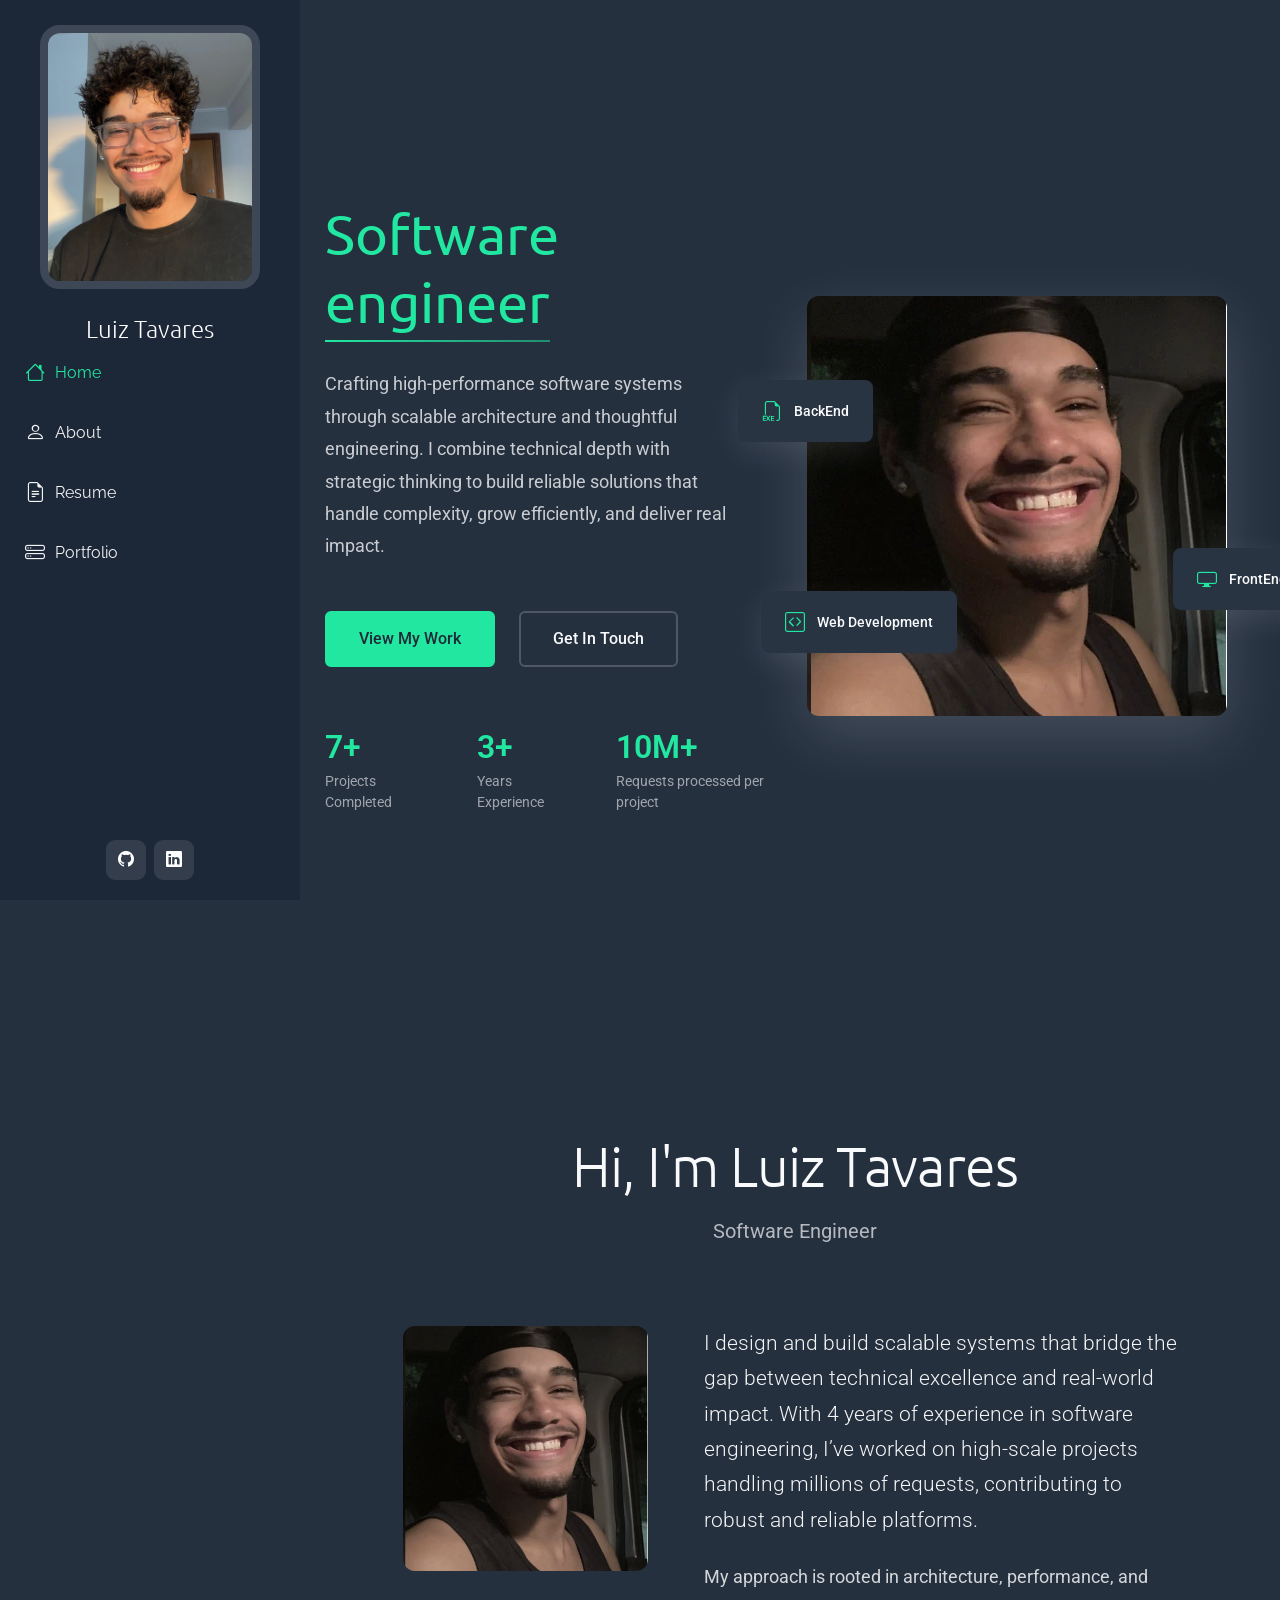
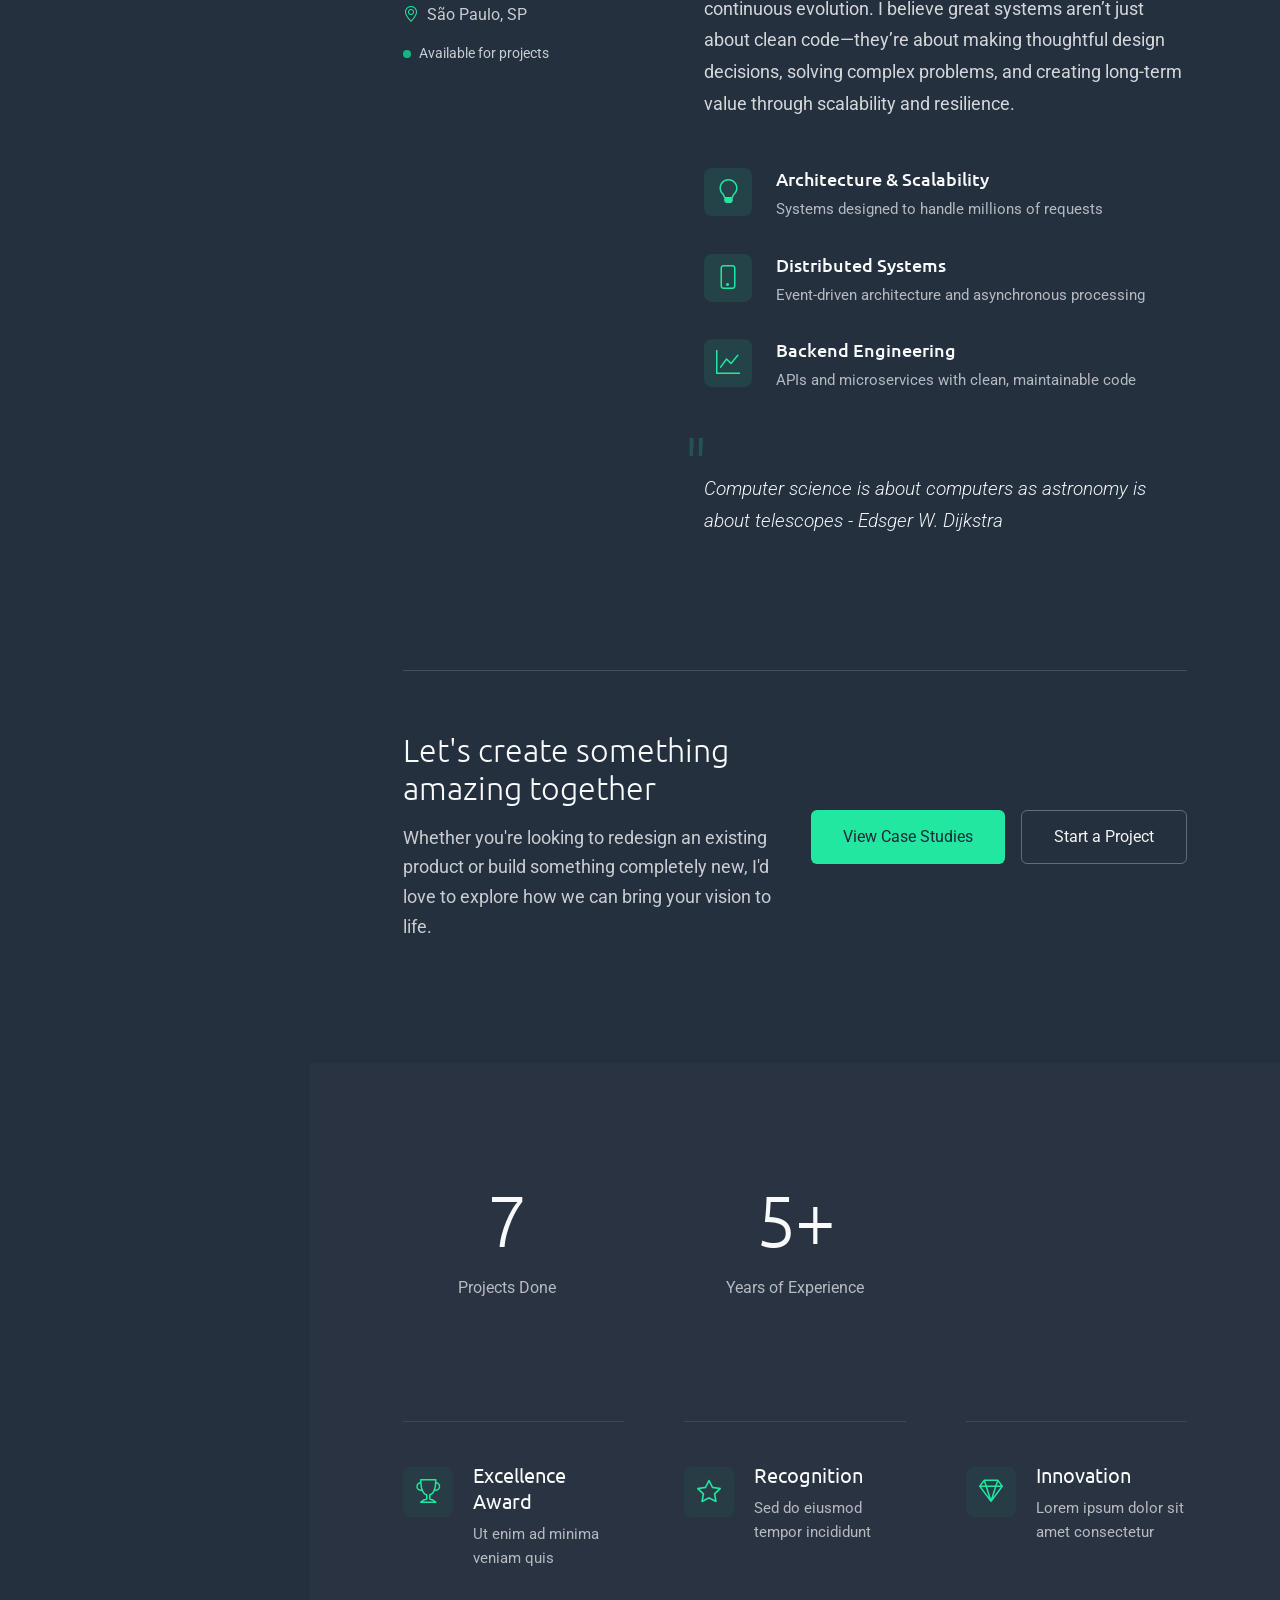
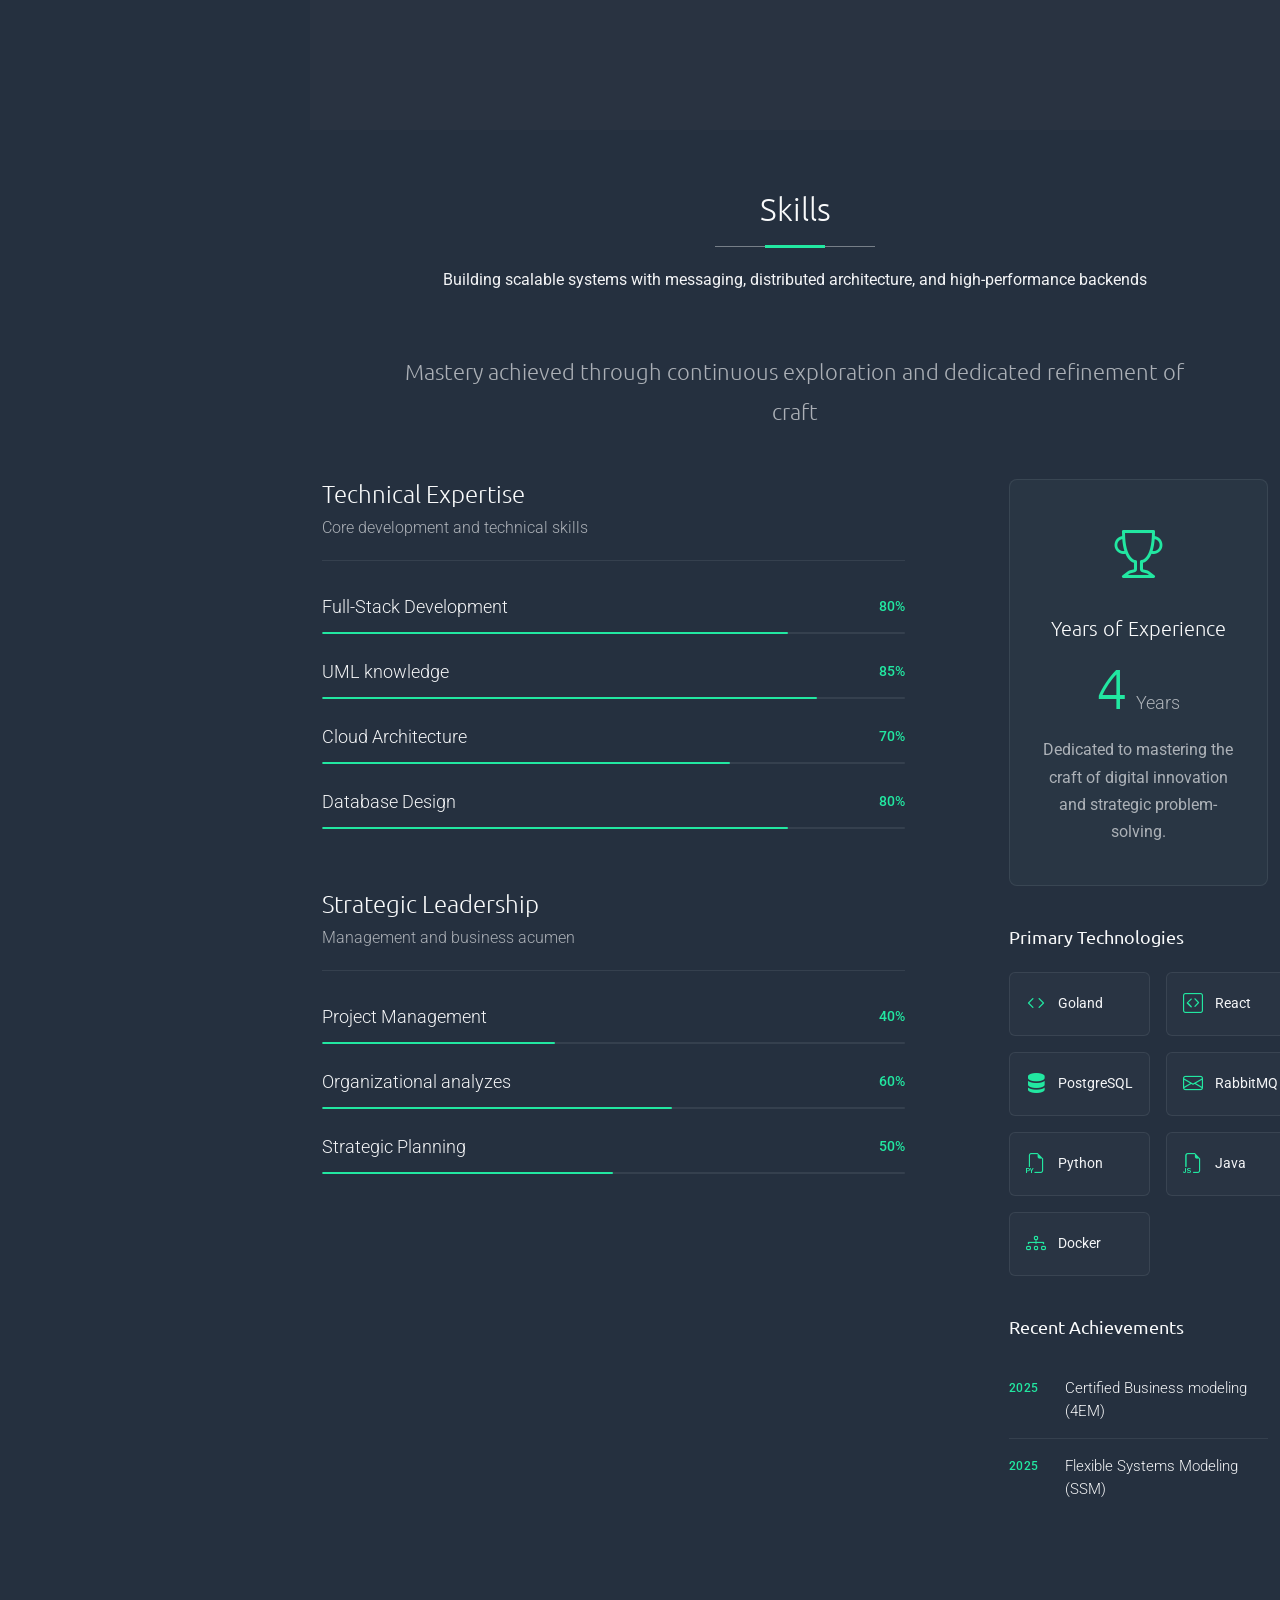
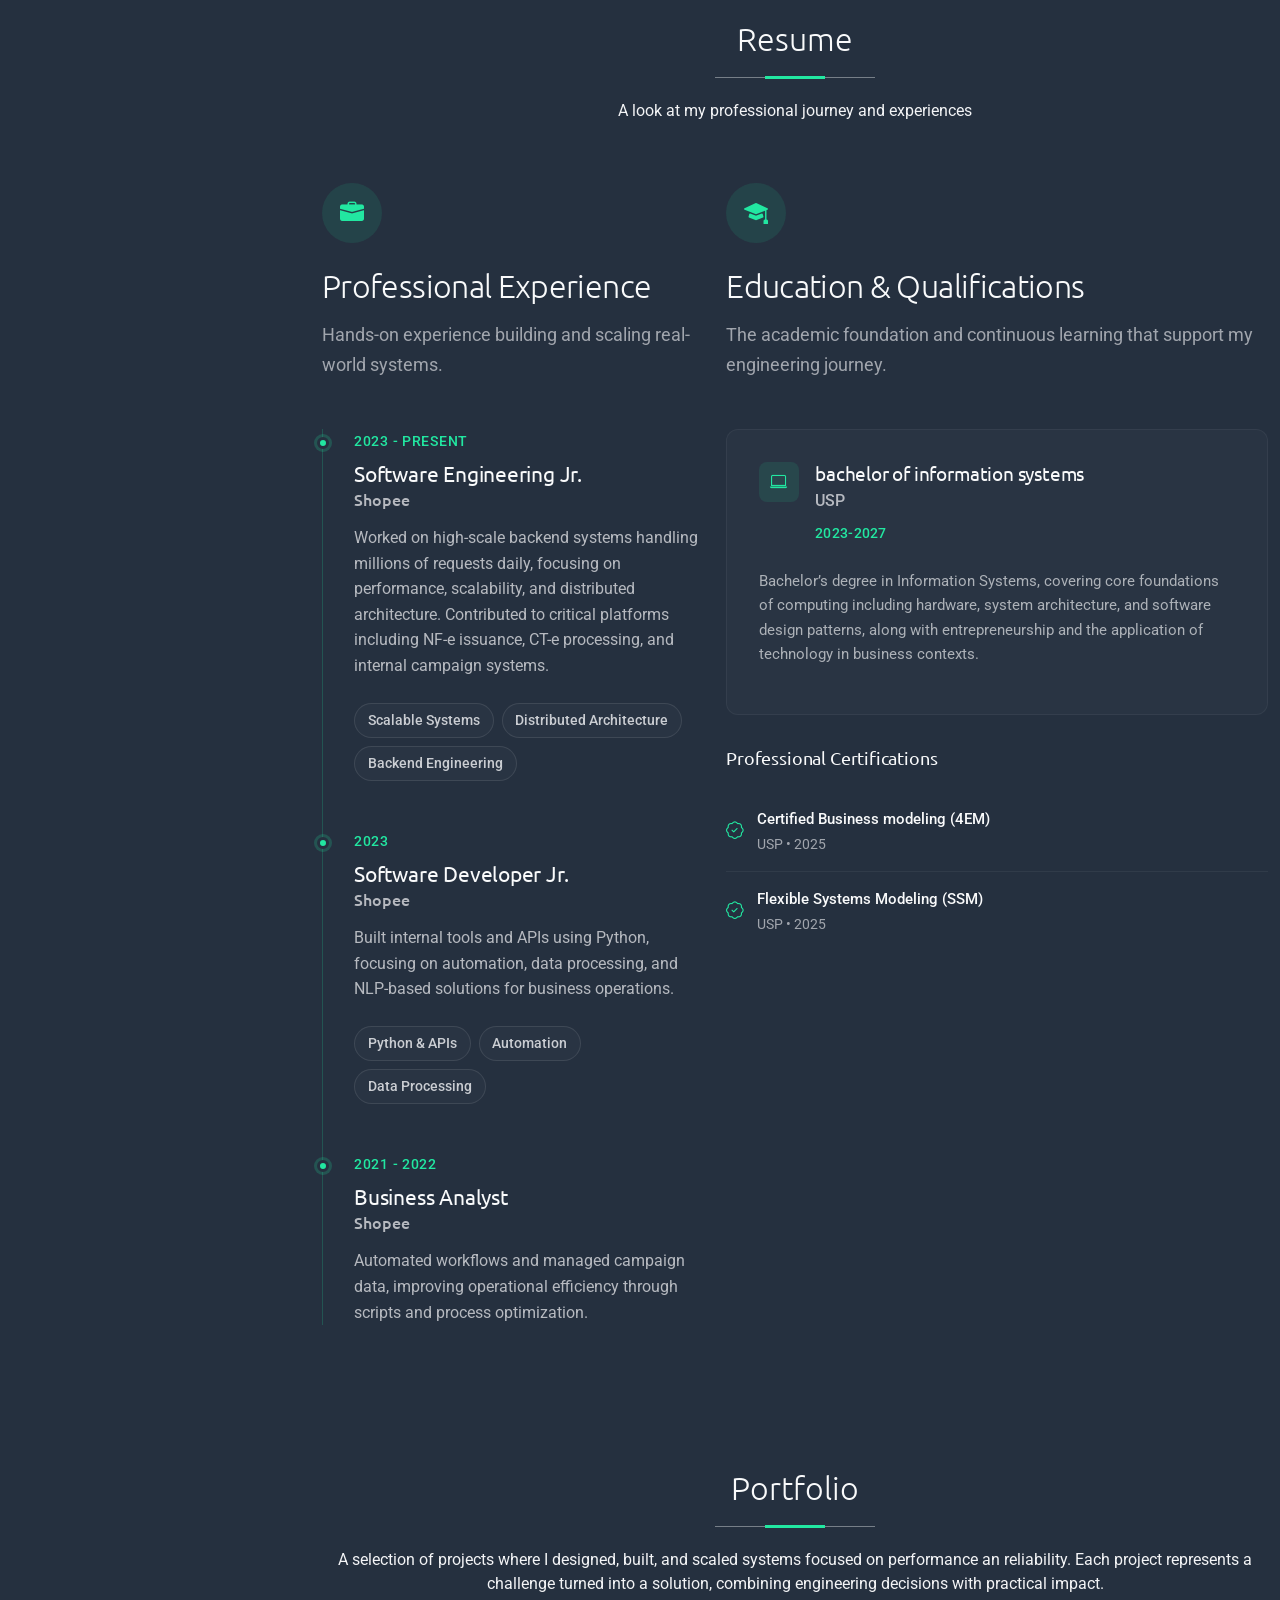
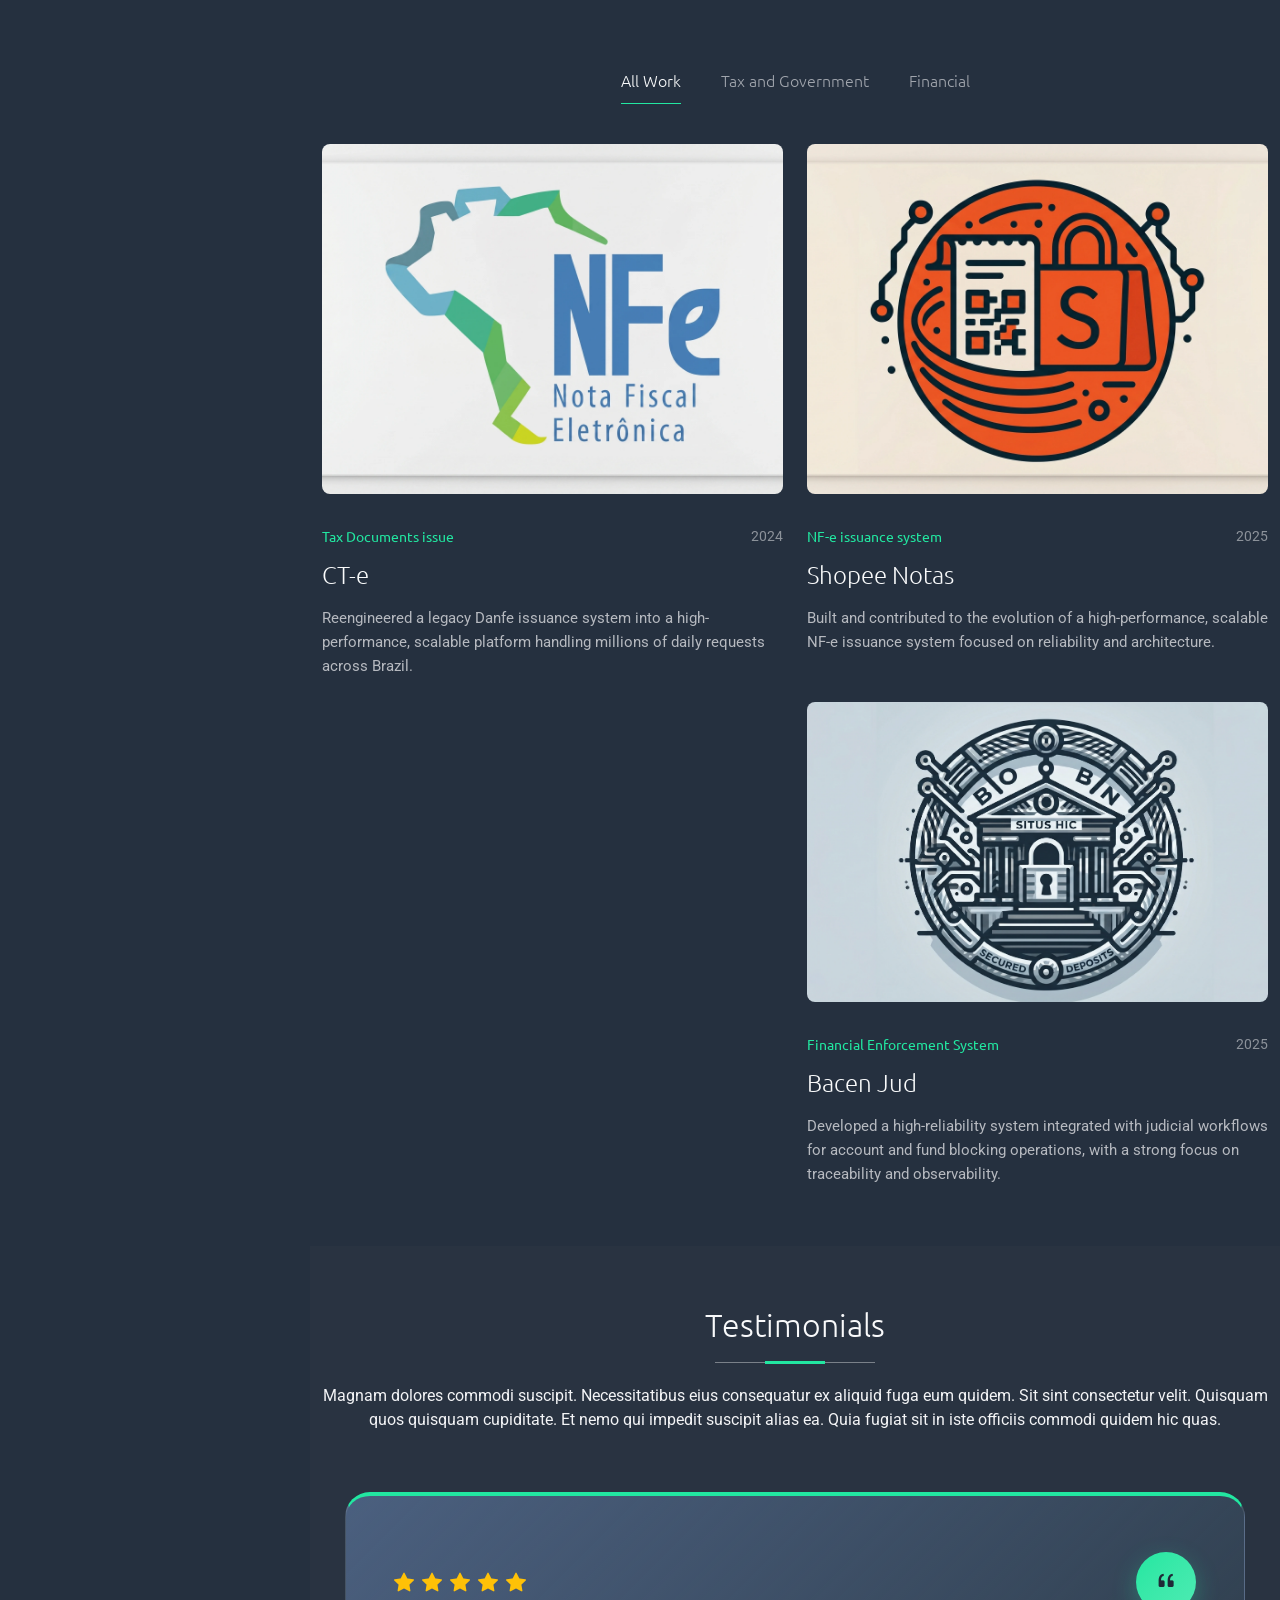
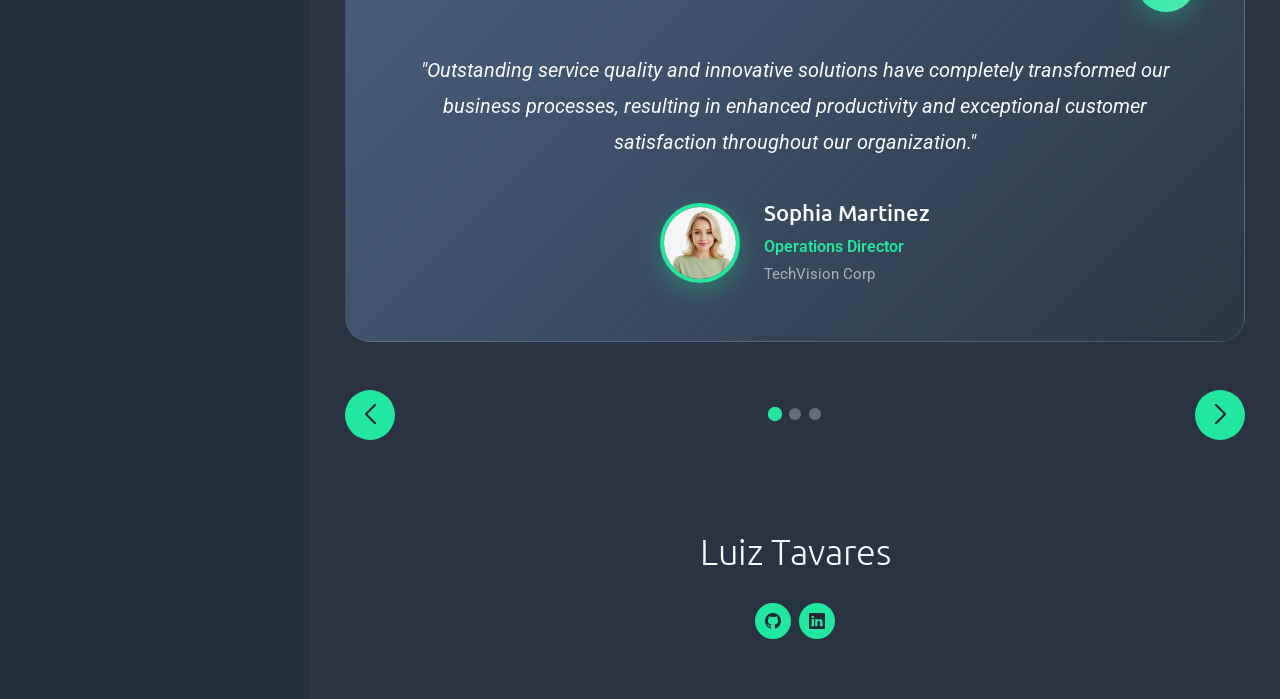
==== index.html @ 45f11735 "feat: wip" ====
<!DOCTYPE html>
<html lang="en">

<head>
  <meta charset="utf-8">
  <meta content="width=device-width, initial-scale=1.0" name="viewport">
  <title>Luiz Tavares portfolio</title>
  <meta name="description" content="">
  <meta name="keywords" content="">

  <!-- Favicons -->
  <link href="assets/img/favicon.png" rel="icon">
  <link href="assets/img/apple-touch-icon.png" rel="apple-touch-icon">

  <!-- Fonts -->
  <link href="https://fonts.googleapis.com" rel="preconnect">
  <link href="https://fonts.gstatic.com" rel="preconnect" crossorigin>
  <link href="https://fonts.googleapis.com/css2?family=Roboto:ital,wght@0,100;0,300;0,400;0,500;0,700;0,900;1,100;1,300;1,400;1,500;1,700;1,900&family=Raleway:ital,wght@0,100;0,200;0,300;0,400;0,500;0,600;0,700;0,800;0,900;1,100;1,200;1,300;1,400;1,500;1,600;1,700;1,800;1,900&family=Ubuntu:ital,wght@0,300;0,400;0,500;0,700;1,300;1,400;1,500;1,700&display=swap" rel="stylesheet">

  <!-- Vendor CSS Files -->
  <link href="assets/vendor/bootstrap/css/bootstrap.min.css" rel="stylesheet">
  <link href="assets/vendor/bootstrap-icons/bootstrap-icons.css" rel="stylesheet">
  <link href="assets/vendor/aos/aos.css" rel="stylesheet">
  <link href="assets/vendor/glightbox/css/glightbox.min.css" rel="stylesheet">
  <link href="assets/vendor/swiper/swiper-bundle.min.css" rel="stylesheet">

  <!-- Main CSS File -->
  <link href="assets/css/main.css" rel="stylesheet">

  <!-- =======================================================
  * Template Name: MyPage
  * Template URL: https://bootstrapmade.com/mypage-bootstrap-personal-template/
  * Updated: Sep 20 2025 with Bootstrap v5.3.8
  * Author: BootstrapMade.com
  * License: https://bootstrapmade.com/license/
  ======================================================== -->
</head>

<body class="index-page">

  <header id="header" class="header dark-background d-flex flex-column justify-content-between">
    <i class="header-toggle d-xl-none bi bi-list"></i>

    <div class="header-top">
      <div class="profile-img">
        <img src="assets/img/profile/profile-square-14.webp" alt="" class="img-fluid">
      </div>

      <a href="index.html" class="logo d-flex align-items-center justify-content-center">
        <!-- Uncomment the line below if you also wish to use an image logo -->
        <!-- <img src="assets/img/logo.webp" alt=""> -->
        <h1 class="sitename">Luiz Tavares</h1>
      </a>

    </div>

    <nav id="navmenu" class="navmenu">
      <ul>
        <li><a href="#hero" class="active"><i class="bi bi-house navicon"></i>Home</a></li>
        <li><a href="#about"><i class="bi bi-person navicon"></i> About</a></li>
        <li><a href="#resume"><i class="bi bi-file-earmark-text navicon"></i> Resume</a></li>
        <li><a href="#portfolio"><i style="margin-right: 10px;" class="bi bi-hdd-stack navicon"></i> Portfolio</a></li>
      </ul>
    </nav>

    <div class="social-links text-center">
      <a href="https://github.com/luizedureis" class="github"><i class="bi bi-github"></i></a>
      <a href="https://www.linkedin.com/in/luiz-t4vares" class="linkedin"><i class="bi bi-linkedin"></i></a>
    </div>
  </header>

  <main class="main">

    <!-- Hero Section -->
    <section id="hero" class="hero section">

      <div class="container" data-aos="fade-up" data-aos-delay="100">

        <div class="row align-items-center">
          <div class="col-lg-6 order-2 order-lg-1">
            <div class="hero-content">
              <h1 data-aos="fade-up" data-aos-delay="200">
                <span class="accent-text">Software engineer</span>
              </h1>
              <p class="hero-description" data-aos="fade-up" data-aos-delay="300">
                Crafting high-performance software systems through scalable architecture and thoughtful engineering. I combine technical depth with strategic thinking to build reliable solutions that handle complexity, grow efficiently, and deliver real impact.
              </p>
              <div class="hero-actions" data-aos="fade-up" data-aos-delay="400">
                <a href="#portfolio" class="btn-primary">View My Work</a>
                <a href="#contact" class="btn-secondary">Get In Touch</a>
              </div>
              <div class="hero-stats" data-aos="fade-up" data-aos-delay="500">
                <div class="stat-item">
                  <span class="stat-number">7+</span>
                  <span class="stat-label">Projects Completed</span>
                </div>
                <div class="stat-item">
                  <span class="stat-number">3+</span>
                  <span class="stat-label">Years Experience</span>
                </div>
                <div class="stat-item">
                  <span class="stat-number">10M+</span>
                  <span class="stat-label">Requests processed per project</span>
                </div>
              </div>
            </div>
          </div>

          <div class="col-lg-6 order-1 order-lg-2">
            <div class="hero-image" data-aos="fade-up" data-aos-delay="300">
              <div class="image-wrapper">
                <img src="assets/img/profile/profile-square-13.webp" alt="Creative Designer Portfolio" class="img-fluid main-image">
                <div class="floating-card card-1" data-aos="fade-up" data-aos-delay="600">
                  <i class="bi bi-filetype-exe"></i>
                  <span>BackEnd</span>
                </div>
                <div class="floating-card card-3" data-aos="fade-up" data-aos-delay="700">
                  <i class="bi bi-display"></i>
                  <span>FrontEnd</span>
                </div>
                <div class="floating-card card-2" data-aos="fade-up" data-aos-delay="800">
                  <i class="bi bi-code-square"></i>
                  <span>Web Development</span>
                </div>
              </div>
            </div>
          </div>
        </div>

      </div>

    </section><!-- /Hero Section -->

    <!-- About Section -->
    <section id="about" class="about section">

      <div class="container" data-aos="fade-up" data-aos-delay="100">

        <div class="row justify-content-center">
          <div class="col-lg-10">

            <div class="intro-header text-center" data-aos="fade-up" data-aos-delay="150">
              <h1>Hi, I'm Luiz Tavares</h1>
              <p class="subtitle">Software Engineer</p>
            </div>

            <div class="main-content-wrapper">
              <div class="row align-items-start">

                <div class="col-lg-4" data-aos="fade-right" data-aos-delay="200">
                  <div class="profile-section">
                    <div class="profile-image-container">
                      <img src="assets/img/profile/profile-square-15.webp" class="img-fluid" alt="Sarah Chen">
                    </div>
                    <div class="profile-meta">
                      <div class="location">
                        <i class="bi bi-geo-alt"></i>
                        <span>São Paulo, SP</span>
                      </div>
                      <div class="status">
                        <div class="status-indicator"></div>
                        <span>Available for projects</span>
                      </div>
                    </div>
                  </div>
                </div>

                <div class="col-lg-8" data-aos="fade-left" data-aos-delay="250">
                  <div class="content-area">

                    <div class="story-block">
                      <p class="lead-text"> I design and build scalable systems that bridge the gap between technical excellence and real-world impact. With 4 years of experience in software engineering, I’ve worked on high-scale projects handling millions of requests, contributing to robust and reliable platforms.</p>
                      <p>My approach is rooted in architecture, performance, and continuous evolution. I believe great systems aren’t just about clean code—they’re about making thoughtful design decisions, solving complex problems, and creating long-term value through scalability and resilience.</p>
                    </div>

                    <div class="expertise-grid">
                      <div class="expertise-item" data-aos="zoom-in" data-aos-delay="300">
                        <div class="expertise-icon">
                          <i class="bi bi-lightbulb"></i>
                        </div>
                        <div class="expertise-content">
                          <h4>Architecture & Scalability</h4>
                          <p>Systems designed to handle millions of requests</p>
                        </div>
                      </div>

                      <div class="expertise-item" data-aos="zoom-in" data-aos-delay="350">
                        <div class="expertise-icon">
                          <i class="bi bi-phone"></i>
                        </div>
                        <div class="expertise-content">
                          <h4>Distributed Systems</h4>
                          <p>Event-driven architecture and asynchronous processing</p>
                        </div>
                      </div>

                      <div class="expertise-item" data-aos="zoom-in" data-aos-delay="400">
                        <div class="expertise-icon">
                          <i class="bi bi-graph-up"></i>
                        </div>
                        <div class="expertise-content">
                          <h4>Backend Engineering</h4>
                          <p>APIs and microservices with clean, maintainable code</p>
                        </div>
                      </div>
                    </div>

                    <div class="philosophy-quote" data-aos="fade-up" data-aos-delay="450">
                      <div class="quote-mark">"</div>
                      <p>Computer science is about computers as astronomy is about telescopes - Edsger W. Dijkstra</p>
                    </div>

                  </div>
                </div>

              </div>
            </div>

            <div class="bottom-section" data-aos="fade-up" data-aos-delay="500">
              <div class="row align-items-center">
                <div class="col-lg-6">
                  <div class="collaboration-text">
                    <h3>Let's create something amazing together</h3>
                    <p>Whether you're looking to redesign an existing product or build something completely new, I'd love to explore how we can bring your vision to life.</p>
                  </div>
                </div>
                <div class="col-lg-6">
                  <div class="action-buttons">
                    <a href="#portfolio" class="btn-custom primary">View Case Studies</a>
                    <a href="#contact" class="btn-custom secondary">Start a Project</a>
                  </div>
                </div>
              </div>
            </div>

          </div>
        </div>

      </div>

    </section><!-- /About Section -->

    <!-- Stats Section -->
    <section id="stats" class="stats section light-background">

      <div class="container" data-aos="fade-up" data-aos-delay="100">

        <div class="row justify-content-center">
          <div class="col-lg-10">

            <div class="stats-grid">
              <div class="stat-item" data-aos="fade-up" data-aos-delay="200">
                <div class="stat-number">
                  <span data-purecounter-start="0" data-purecounter-end="7" data-purecounter-duration="1" class="purecounter"></span>
                </div>
                <p class="stat-label">Projects Done</p>
              </div>

              <div class="stat-item" data-aos="fade-up" data-aos-delay="300">
                <div class="stat-number">
                  <span data-purecounter-start="0" data-purecounter-end="5" data-purecounter-duration="1" class="purecounter"></span>+
                </div>
                <p class="stat-label">Years of Experience</p>
              </div>
            </div>

            <div class="achievements-row" data-aos="fade-up" data-aos-delay="500">
              <div class="achievement">
                <div class="achievement-icon">
                  <i class="bi bi-trophy"></i>
                </div>
                <div class="achievement-content">
                  <h4>Excellence Award</h4>
                  <p>Ut enim ad minima veniam quis</p>
                </div>
              </div>

              <div class="achievement">
                <div class="achievement-icon">
                  <i class="bi bi-star"></i>
                </div>
                <div class="achievement-content">
                  <h4>Recognition</h4>
                  <p>Sed do eiusmod tempor incididunt</p>
                </div>
              </div>

              <div class="achievement">
                <div class="achievement-icon">
                  <i class="bi bi-gem"></i>
                </div>
                <div class="achievement-content">
                  <h4>Innovation</h4>
                  <p>Lorem ipsum dolor sit amet consectetur</p>
                </div>
              </div>
            </div>

          </div>
        </div>

      </div>

    </section><!-- /Stats Section -->

    <!-- Skills Section -->
    <section id="skills" class="skills section">

      <!-- Section Title -->
      <div class="container section-title" data-aos="fade-up">
        <h2>Skills</h2>
        <p>Building scalable systems with messaging, distributed architecture, and high-performance backends</p>
      </div><!-- End Section Title -->

      <div class="container" data-aos="fade-up" data-aos-delay="100">

        <div class="row justify-content-center">
          <div class="col-lg-10">
            <div class="intro-content text-center mb-5" data-aos="fade-up" data-aos-delay="150">
              <p class="lead-text">Mastery achieved through continuous exploration and dedicated refinement of craft</p>
            </div>
          </div>
        </div>

        <div class="row">
          <div class="col-lg-8">
            <div class="skills-container">

              <div class="skill-category skills-animation" data-aos="fade-up" data-aos-delay="200">
                <div class="category-header">
                  <h3 class="category-title">Technical Expertise</h3>
                  <p class="category-subtitle">Core development and technical skills</p>
                </div>
                <div class="skills-list">
                  <div class="skill-row">
                    <div class="skill-info">
                      <span class="skill-name">Full-Stack Development</span>
                      <span class="skill-percentage">80%</span>
                    </div>
                    <div class="progress">
                      <div class="progress-bar" role="progressbar" aria-valuenow="80" aria-valuemin="0" aria-valuemax="100"></div>
                    </div>
                  </div>
                  <div class="skill-row">
                    <div class="skill-info">
                      <span class="skill-name">UML knowledge</span>
                      <span class="skill-percentage">85%</span>
                    </div>
                    <div class="progress">
                      <div class="progress-bar" role="progressbar" aria-valuenow="85" aria-valuemin="0" aria-valuemax="100"></div>
                    </div>
                  </div>
                  <div class="skill-row">
                    <div class="skill-info">
                      <span class="skill-name">Cloud Architecture</span>
                      <span class="skill-percentage">70%</span>
                    </div>
                    <div class="progress">
                      <div class="progress-bar" role="progressbar" aria-valuenow="70" aria-valuemin="0" aria-valuemax="100"></div>
                    </div>
                  </div>
                  <div class="skill-row">
                    <div class="skill-info">
                      <span class="skill-name">Database Design</span>
                      <span class="skill-percentage">80%</span>
                    </div>
                    <div class="progress">
                      <div class="progress-bar" role="progressbar" aria-valuenow="80" aria-valuemin="0" aria-valuemax="100"></div>
                    </div>
                  </div>
                </div>
              </div>


              <div class="skill-category skills-animation" data-aos="fade-up" data-aos-delay="300">
                <div class="category-header">
                  <h3 class="category-title">Strategic Leadership</h3>
                  <p class="category-subtitle">Management and business acumen</p>
                </div>
                <div class="skills-list">
                  <div class="skill-row">
                    <div class="skill-info">
                      <span class="skill-name">Project Management</span>
                      <span class="skill-percentage">40%</span>
                    </div>
                    <div class="progress">
                      <div class="progress-bar" role="progressbar" aria-valuenow="40" aria-valuemin="0" aria-valuemax="100"></div>
                    </div>
                  </div>
                  <div class="skill-row">
                    <div class="skill-info">
                      <span class="skill-name">Organizational analyzes</span>
                      <span class="skill-percentage">60%</span>
                    </div>
                    <div class="progress">
                      <div class="progress-bar" role="progressbar" aria-valuenow="60" aria-valuemin="0" aria-valuemax="100"></div>
                    </div>
                  </div>
                  <div class="skill-row">
                    <div class="skill-info">
                      <span class="skill-name">Strategic Planning</span>
                      <span class="skill-percentage">50%</span>
                    </div>
                    <div class="progress">
                      <div class="progress-bar" role="progressbar" aria-valuenow="50" aria-valuemin="0" aria-valuemax="100"></div>
                    </div>
                  </div>
                </div>
              </div>

            </div>
          </div>

          <div class="col-lg-4">
            <div class="skills-sidebar">

              <div class="expertise-highlight" data-aos="fade-up" data-aos-delay="350">
                <div class="highlight-icon">
                  <i class="bi bi-trophy"></i>
                </div>
                <h4 class="highlight-title">Years of Experience</h4>
                <div class="experience-number">
                  <span data-purecounter-start="0" data-purecounter-end="4" data-purecounter-duration="1" class="purecounter"></span>
                  <span class="experience-label">Years</span>
                </div>
                <p class="highlight-description">Dedicated to mastering the craft of digital innovation and strategic problem-solving.</p>
              </div>

              <div class="technologies-section" data-aos="fade-up" data-aos-delay="400">
                <h5 class="tech-title">Primary Technologies</h5>
                <div class="tech-stack">
                  <div class="tech-item">
                    <i class="bi bi-code"></i>
                    <span>Goland</span>
                  </div>
                  <div class="tech-item">
                    <i class="bi bi-code-square"></i>
                    <span>React</span>
                  </div>
                  <div class="tech-item">
                    <i class="bi bi-server"></i>
                    <span>PostgreSQL</span>
                  </div>
                  <div class="tech-item">
                    <i class="bi bi-envelope"></i>
                    <span>RabbitMQ</span>
                  </div>
                  <div class="tech-item">
                    <i class="bi bi-filetype-py"></i>
                    <span>Python</span>
                  </div>
                   <div class="tech-item">
                    <i class="bi bi-filetype-js"></i>
                    <span>Java</span>
                  </div>
                  <div class="tech-item">
                    <i class="bi bi-diagram-3"></i>
                    <span>Docker</span>
                  </div>
                </div>
              </div>

              <div class="achievements-section" data-aos="fade-up" data-aos-delay="450">
                <h5 class="achievements-title">Recent Achievements</h5>
                <div class="achievement-list">
                  <div class="achievement-item">
                    <div class="achievement-date">2025</div>
                    <div class="achievement-text">Certified Business modeling (4EM)</div>
                  </div>
                  <div class="achievement-item">
                    <div class="achievement-date">2025</div>
                    <div class="achievement-text">Flexible Systems Modeling (SSM)</div>
                  </div>
                </div>
              </div>

            </div>
          </div>
        </div>

      </div>

    </section><!-- /Skills Section -->

    <!-- Resume Section -->
    <section id="resume" class="resume section">

      <!-- Section Title -->
      <div class="container section-title" data-aos="fade-up">
        <h2>Resume</h2>
        <p>A look at my professional journey and experiences</p>
      </div><!-- End Section Title -->

      <div class="container" data-aos="fade-up" data-aos-delay="100">

        <div class="row align-items-start">
          <div class="col-lg-5" data-aos="fade-right" data-aos-delay="200">
            <div class="professional-journey">
              <div class="section-intro">
                <div class="icon-wrapper">
                  <i class="bi bi-briefcase-fill"></i>
                </div>
                <h2>Professional Experience</h2>
                <p>Hands-on experience building and scaling real-world systems.</p>
              </div>

              <div class="experience-timeline">
                <div class="timeline-item" data-aos="fade-up" data-aos-delay="300">
                  <div class="timeline-dot"></div>
                  <div class="timeline-content">
                    <div class="position-meta">
                      <span class="timeline-year">2023 - Present</span>
                    </div>
                    <h3>Software Engineering Jr.</h3>
                    <h4>Shopee</h4>
                    <p>Worked on high-scale backend systems handling millions of requests daily, focusing on performance, scalability, and distributed architecture.
Contributed to critical platforms including NF-e issuance, CT-e processing, and internal campaign systems.</p>
                    <div class="key-achievements">
                      <span class="achievement-tag">Scalable Systems</span>
                      <span class="achievement-tag">Distributed Architecture</span>
                      <span class="achievement-tag">Backend Engineering</span>
                    </div>
                  </div>
                </div>

                <div class="timeline-item" data-aos="fade-up" data-aos-delay="350">
                  <div class="timeline-dot"></div>
                  <div class="timeline-content">
                    <div class="position-meta">
                      <span class="timeline-year">2023</span>
                    </div>
                    <h3>Software Developer Jr.</h3>
                    <h4>Shopee</h4>
                    <p>Built internal tools and APIs using Python, focusing on automation, data processing, and NLP-based solutions for business operations.</p>
                    <div class="key-achievements">
                      <span class="achievement-tag">Python & APIs</span>
                      <span class="achievement-tag">Automation</span>
                      <span class="achievement-tag">Data Processing</span>
                    </div>
                  </div>
                </div>

                <div class="timeline-item" data-aos="fade-up" data-aos-delay="400">
                  <div class="timeline-dot"></div>
                  <div class="timeline-content">
                    <div class="position-meta">
                      <span class="timeline-year">2021 - 2022</span>
                    </div>
                    <h3>Business Analyst</h3>
                    <h4>Shopee</h4>
                    <p>Automated workflows and managed campaign data, improving operational efficiency through scripts and process optimization.</p>
                  </div>
                </div>
              </div>
            </div>
          </div>

          <div class="col-lg-7" data-aos="fade-left" data-aos-delay="200">
            <div class="education-skills">
              <div class="section-intro">
                <div class="icon-wrapper">
                  <i class="bi bi-mortarboard-fill"></i>
                </div>
                <h2>Education &amp; Qualifications</h2>
                <p>The academic foundation and continuous learning that support my engineering journey.</p>
              </div>

              <div class="education-grid">
                <div class="education-card" data-aos="zoom-in" data-aos-delay="350">
                  <div class="education-header">
                    <div class="degree-icon">
                      <i class="bi bi-laptop"></i>
                    </div>
                    <div class="degree-info">
                      <h3>bachelor of information systems</h3>
                      <p class="institution">USP</p>
                      <span class="graduation-year">2023-2027</span>
                    </div>
                  </div>
                  <div class="education-details">
                    <p>Bachelor’s degree in Information Systems, covering core foundations of computing including hardware, system architecture, and software design patterns, along with entrepreneurship and the application of technology in business contexts.</p>
                  </div>
                </div>

                <div class="certification-section" data-aos="fade-up" data-aos-delay="400">
                  <h4>Professional Certifications</h4>
                  <div class="certifications">
                    <div class="cert-item">
                      <i class="bi bi-patch-check"></i>
                      <div class="cert-details">
                        <span class="cert-name">Certified Business modeling (4EM)</span>
                        <span class="cert-provider">USP • 2025</span>
                      </div>
                    </div>
                    <div class="cert-item">
                      <i class="bi bi-patch-check"></i>
                      <div class="cert-details">
                        <span class="cert-name">Flexible Systems Modeling (SSM)</span>
                        <span class="cert-provider">USP • 2025</span>
                      </div>
                    </div>
                  </div>
                </div>
              </div>
            </div>
          </div>
        </div>

      </div>

    </section><!-- /Resume Section -->

    <!-- Portfolio Section -->
    <section id="portfolio" class="portfolio section">

      <!-- Section Title -->
      <div class="container section-title" data-aos="fade-up">
        <h2>Portfolio</h2>
        <p>A selection of projects where I designed, built, and scaled systems focused on performance an reliability. Each project represents a challenge turned into a solution, combining engineering decisions with practical impact.</p>
      </div><!-- End Section Title -->

      <div class="container" data-aos="fade-up" data-aos-delay="100">

        <div class="isotope-layout" data-default-filter="*" data-layout="masonry" data-sort="original-order">

          <div class="filters-wrapper" data-aos="fade-up" data-aos-delay="200">
            <ul class="portfolio-filters isotope-filters">
              <li data-filter="*" class="filter-active">All Work</li>
              <li data-filter=".filter-tax">Tax and Government</li>
              <li data-filter=".filter-financial">Financial</li>
            </ul>
          </div>

          <div class="row gy-5 portfolio-container isotope-container" data-aos="fade-up" data-aos-delay="300">
            <div class="col-lg-6 portfolio-item isotope-item filter-tax">
              <div class="portfolio-card">
                <div class="portfolio-image">
                  <img src="assets/img/portfolio/portfolio-cte.webp" class="img-fluid" alt="Tax Documents issue" loading="lazy"  style="max-width: 100%;">
                  <div class="portfolio-overlay">
                    <div class="portfolio-actions">
                      <a href="assets/img/portfolio/portfolio-cte.webp" class="glightbox action-btn preview-btn" title="NF-e Sefaz Logo"><i class="bi bi-eye"></i></a>
                      <a href="portfolio-details-cte.html" class="action-btn details-btn" title="View Project"><i class="bi bi-arrow-up-right"></i></a>
                    </div>
                  </div>
                </div>
                <div class="portfolio-content">
                  <div class="portfolio-meta">
                    <span class="portfolio-category">Tax Documents issue</span>
                    <span class="portfolio-year">2024</span>
                  </div>
                  <h3 class="portfolio-title">CT-e</h3>
                  <p class="portfolio-description">Reengineered a legacy Danfe issuance system into a high-performance, scalable platform handling millions of daily requests across Brazil.</p>
                </div>
              </div>
            </div><!-- End Portfolio Item -->

            <div class="col-lg-6 portfolio-item isotope-item filter-tax">
              <div class="portfolio-card">
                <div class="portfolio-image">
                  <img src="assets/img/portfolio/portfolio-shopeenotas.webp" class="img-fluid" alt="Tax Documents issue" loading="lazy"  style="max-width: 100%;">
                  <div class="portfolio-overlay">
                    <div class="portfolio-actions">
                      <a href="assets/img/portfolio/portfolio-shopeenotas.webp" class="glightbox action-btn preview-btn" title="Shopee Notas Logo"><i class="bi bi-eye"></i></a>
                      <a href="portfolio-details-shopee-notas.html" class="action-btn details-btn" title="View Project"><i class="bi bi-arrow-up-right"></i></a>
                    </div>
                  </div>
                </div>
                <div class="portfolio-content">
                  <div class="portfolio-meta">
                    <span class="portfolio-category">NF-e issuance system</span>
                    <span class="portfolio-year">2025</span>
                  </div>
                  <h3 class="portfolio-title">Shopee Notas</h3>
                  <p class="portfolio-description">Built and contributed to the evolution of a high-performance, scalable NF-e issuance system focused on reliability and architecture.</p>
                </div>
              </div>
            </div><!-- End Portfolio Item -->

            <div class="col-lg-6 portfolio-item isotope-item filter-financial">
              <div class="portfolio-card">
                <div class="portfolio-image">
                  <img src="assets/img/portfolio/portfolio-bacenjud.webp" class="img-fluid" alt="Bacen Jud Logo" loading="lazy"  style="max-width: 100%;">
                  <div class="portfolio-overlay">
                    <div class="portfolio-actions">
                      <a href="assets/img/portfolio/portfolio-bacenjud.webp" class="glightbox action-btn preview-btn" title="Bacen Jud Logo"><i class="bi bi-eye"></i></a>
                      <a href="portfolio-details-bacen-jud.html" class="action-btn details-btn" title="View Project"><i class="bi bi-arrow-up-right"></i></a>
                    </div>
                  </div>
                </div>
                <div class="portfolio-content">
                  <div class="portfolio-meta">
                    <span class="portfolio-category">Financial Enforcement System</span>
                    <span class="portfolio-year">2025</span>
                  </div>
                  <h3 class="portfolio-title">Bacen Jud</h3>
                  <p class="portfolio-description">Developed a high-reliability system integrated with judicial workflows for account and fund blocking operations, with a strong focus on traceability and observability.</p>
                </div>
              </div>
            </div><!-- End Portfolio Item -->
          </div><!-- End Portfolio Container -->

        </div>

      </div>

    </section><!-- /Portfolio Section -->


    <!-- Testimonials Section -->
    <section id="testimonials" class="testimonials section light-background">

      <!-- Section Title -->
      <div class="container section-title" data-aos="fade-up">
        <h2>Testimonials</h2>
        <p>Magnam dolores commodi suscipit. Necessitatibus eius consequatur ex aliquid fuga eum quidem. Sit sint consectetur velit. Quisquam quos quisquam cupiditate. Et nemo qui impedit suscipit alias ea. Quia fugiat sit in iste officiis commodi quidem hic quas.</p>
      </div><!-- End Section Title -->

      <div class="container" data-aos="fade-up" data-aos-delay="100">

        <div class="testimonials-slider swiper init-swiper">
          <script type="application/json" class="swiper-config">
            {
              "loop": true,
              "speed": 600,
              "autoplay": {
                "delay": 5000
              },
              "slidesPerView": 1,
              "spaceBetween": 30,
              "pagination": {
                "el": ".swiper-pagination",
                "type": "bullets",
                "clickable": true
              },
              "navigation": {
                "nextEl": ".swiper-button-next",
                "prevEl": ".swiper-button-prev"
              }
            }
          </script>
          <div class="swiper-wrapper">

            <div class="swiper-slide">
              <div class="testimonial-slide" data-aos="fade-up" data-aos-delay="200">
                <div class="testimonial-header">
                  <div class="stars-rating">
                    <i class="bi bi-star-fill"></i>
                    <i class="bi bi-star-fill"></i>
                    <i class="bi bi-star-fill"></i>
                    <i class="bi bi-star-fill"></i>
                    <i class="bi bi-star-fill"></i>
                  </div>
                  <div class="quote-icon">
                    <i class="bi bi-quote"></i>
                  </div>
                </div>
                <div class="testimonial-body">
                  <p>"Outstanding service quality and innovative solutions have completely transformed our business processes, resulting in enhanced productivity and exceptional customer satisfaction throughout our organization."</p>
                </div>
                <div class="testimonial-footer">
                  <div class="author-info">
                    <img src="assets/img/person/person-f-12.webp" alt="Author" class="author-avatar">
                    <div class="author-details">
                      <h4>Sophia Martinez</h4>
                      <span class="role">Operations Director</span>
                      <span class="company">TechVision Corp</span>
                    </div>
                  </div>
                </div>
              </div>
            </div>

            <div class="swiper-slide">
              <div class="testimonial-slide" data-aos="fade-up" data-aos-delay="300">
                <div class="testimonial-header">
                  <div class="stars-rating">
                    <i class="bi bi-star-fill"></i>
                    <i class="bi bi-star-fill"></i>
                    <i class="bi bi-star-fill"></i>
                    <i class="bi bi-star-fill"></i>
                    <i class="bi bi-star-fill"></i>
                  </div>
                  <div class="quote-icon">
                    <i class="bi bi-quote"></i>
                  </div>
                </div>
                <div class="testimonial-body">
                  <p>"Professional expertise and dedicated support have significantly improved our project delivery timelines while maintaining exceptional quality standards across all our initiatives."</p>
                </div>
                <div class="testimonial-footer">
                  <div class="author-info">
                    <img src="assets/img/person/person-m-14.webp" alt="Author" class="author-avatar">
                    <div class="author-details">
                      <h4>Michael Anderson</h4>
                      <span class="role">Project Manager</span>
                      <span class="company">InnovateTech Ltd</span>
                    </div>
                  </div>
                </div>
              </div>
            </div>

            <div class="swiper-slide">
              <div class="testimonial-slide" data-aos="fade-up" data-aos-delay="400">
                <div class="testimonial-header">
                  <div class="stars-rating">
                    <i class="bi bi-star-fill"></i>
                    <i class="bi bi-star-fill"></i>
                    <i class="bi bi-star-fill"></i>
                    <i class="bi bi-star-fill"></i>
                    <i class="bi bi-star-fill"></i>
                  </div>
                  <div class="quote-icon">
                    <i class="bi bi-quote"></i>
                  </div>
                </div>
                <div class="testimonial-body">
                  <p>"Strategic collaboration and innovative thinking have enabled remarkable digital transformation, leading to increased efficiency and measurable business growth results."</p>
                </div>
                <div class="testimonial-footer">
                  <div class="author-info">
                    <img src="assets/img/person/person-f-11.webp" alt="Author" class="author-avatar">
                    <div class="author-details">
                      <h4>Jennifer Wilson</h4>
                      <span class="role">Digital Strategy Lead</span>
                      <span class="company">FutureScope Inc</span>
                    </div>
                  </div>
                </div>
              </div>
            </div>

          </div>

          <div class="swiper-navigation-wrapper">
            <div class="swiper-button-prev"></div>
            <div class="swiper-pagination"></div>
            <div class="swiper-button-next"></div>
          </div>

        </div>

      </div>

    </section><!-- /Testimonials Section -->

  </main>

  <footer id="footer" class="footer light-background">
    <div class="container">
      <h3 class="sitename">Luiz Tavares</h3>
      <p></p>
      <div class="social-links d-flex justify-content-center">
        <a href="https://github.com/luizedureis"><i class="bi bi-github"></i></a>
        <a href="https://www.linkedin.com/in/luiz-t4vares/"><i class="bi bi-linkedin"></i></a>
      </div>
    </div>
  </footer>

  <!-- Scroll Top -->
  <a href="#" id="scroll-top" class="scroll-top d-flex align-items-center justify-content-center"><i class="bi bi-arrow-up-short"></i></a>

  <!-- Preloader -->
  <div id="preloader"></div>

  <!-- Vendor JS Files -->
  <script src="assets/vendor/bootstrap/js/bootstrap.bundle.min.js"></script>
  <script src="assets/vendor/php-email-form/validate.js"></script>
  <script src="assets/vendor/aos/aos.js"></script>
  <script src="assets/vendor/purecounter/purecounter_vanilla.js"></script>
  <script src="assets/vendor/typed.js/typed.umd.js"></script>
  <script src="assets/vendor/waypoints/noframework.waypoints.js"></script>
  <script src="assets/vendor/imagesloaded/imagesloaded.pkgd.min.js"></script>
  <script src="assets/vendor/isotope-layout/isotope.pkgd.min.js"></script>
  <script src="assets/vendor/glightbox/js/glightbox.min.js"></script>
  <script src="assets/vendor/swiper/swiper-bundle.min.js"></script>

  <!-- Main JS File -->
  <script src="assets/js/main.js"></script>

</body>

</html>
---- assets/css/main.css ----
/**
* Template Name: MyPage
* Template URL: https://bootstrapmade.com/mypage-bootstrap-personal-template/
* Updated: Sep 20 2025 with Bootstrap v5.3.8
* Author: BootstrapMade.com
* License: https://bootstrapmade.com/license/
*/

/*--------------------------------------------------------------
# Font & Color Variables
# Help: https://bootstrapmade.com/color-system/
--------------------------------------------------------------*/
/* Fonts */
:root {
  --default-font: "Roboto",  system-ui, -apple-system, "Segoe UI", Roboto, "Helvetica Neue", Arial, "Noto Sans", "Liberation Sans", sans-serif, "Apple Color Emoji", "Segoe UI Emoji", "Segoe UI Symbol", "Noto Color Emoji";
  --heading-font: "Ubuntu",  sans-serif;
  --nav-font: "Raleway",  sans-serif;
}

/* Global Colors - The following color variables are used throughout the website. Updating them here will change the color scheme of the entire website */
:root { 
  --background-color: #25303f; /* Background color for the entire website, including individual sections */
  --default-color: #f3f4f6; /* Default color used for the majority of the text content across the entire website */
  --heading-color: #f9fafb; /* Color for headings, subheadings and title throughout the website */
  --accent-color: #22e7a1; /* Accent color that represents your brand on the website. It's used for buttons, links, and other elements that need to stand out */
  --surface-color: #293443; /* The surface color is used as a background of boxed elements within sections, such as cards, icon boxes, or other elements that require a visual separation from the global background. */
  --contrast-color: #1f2937; /* Contrast color for text, ensuring readability against backgrounds of accent, heading, or default colors. */
}

/* Nav Menu Colors - The following color variables are used specifically for the navigation menu. They are separate from the global colors to allow for more customization options */
:root {
  --nav-color: #f3f4f6;  /* The default color of the main navmenu links */
  --nav-hover-color: #22e7a1; /* Applied to main navmenu links when they are hovered over or active */
  --nav-mobile-background-color: #38485f; /* Used as the background color for mobile navigation menu */
  --nav-dropdown-background-color: #38485f; /* Used as the background color for dropdown items that appear when hovering over primary navigation items */
  --nav-dropdown-color: #f3f4f6; /* Used for navigation links of the dropdown items in the navigation menu. */
  --nav-dropdown-hover-color: #22e7a1; /* Similar to --nav-hover-color, this color is applied to dropdown navigation links when they are hovered over. */
}

/* Color Presets - These classes override global colors when applied to any section or element, providing reuse of the sam color scheme. */

.light-background {
  --background-color: #293341;
  --surface-color: #4b607f;
}

.dark-background {
  --background-color: #1c2737;
  --default-color: #ffffff;
  --heading-color: #ffffff;
  --surface-color: #151f2b;
  --contrast-color: #ffffff;
}

/* Smooth scroll */
:root {
  scroll-behavior: smooth;
}

/*--------------------------------------------------------------
# General Styling & Shared Classes
--------------------------------------------------------------*/
body {
  color: var(--default-color);
  background-color: var(--background-color);
  font-family: var(--default-font);
}

a {
  color: var(--accent-color);
  text-decoration: none;
  transition: 0.3s;
}

a:hover {
  color: color-mix(in srgb, var(--accent-color), transparent 25%);
  text-decoration: none;
}

h1,
h2,
h3,
h4,
h5,
h6 {
  color: var(--heading-color);
  font-family: var(--heading-font);
}

/* PHP Email Form Messages
------------------------------*/
.php-email-form .error-message {
  display: none;
  background: #df1529;
  color: #ffffff;
  text-align: left;
  padding: 15px;
  margin-bottom: 24px;
  font-weight: 600;
}

.php-email-form .sent-message {
  display: none;
  color: #ffffff;
  background: #059652;
  text-align: center;
  padding: 15px;
  margin-bottom: 24px;
  font-weight: 600;
}

.php-email-form .loading {
  display: none;
  background: var(--surface-color);
  text-align: center;
  padding: 15px;
  margin-bottom: 24px;
}

.php-email-form .loading:before {
  content: "";
  display: inline-block;
  border-radius: 50%;
  width: 24px;
  height: 24px;
  margin: 0 10px -6px 0;
  border: 3px solid var(--accent-color);
  border-top-color: var(--surface-color);
  animation: php-email-form-loading 1s linear infinite;
}

@keyframes php-email-form-loading {
  0% {
    transform: rotate(0deg);
  }

  100% {
    transform: rotate(360deg);
  }
}

/*--------------------------------------------------------------
# Global Header
--------------------------------------------------------------*/
.header {
  color: var(--default-color);
  background-color: var(--background-color);
  position: fixed;
  top: 0;
  left: 0;
  bottom: 0;
  padding: 0 15px;
  width: 300px;
  transition: all ease-in-out 0.3s;
  overflow-y: auto;
  z-index: 997;
}

.header .profile-img img {
  margin: 25px auto;
  display: block;
  border-radius: 20px;
  max-width: 220px;
  border: 8px solid color-mix(in srgb, var(--default-color), transparent 85%);
}

.header .logo {
  line-height: 1;
}

.header .logo img {
  max-height: 32px;
  margin-right: 8px;
}

.header .logo h1 {
  font-size: 24px;
  margin: 0;
  font-weight: 300;
  color: var(--heading-color);
}

.header .social-links {
  margin: 0 0 20px 0;
}

.header .social-links a {
  font-size: 16px;
  display: inline-flex;
  align-items: center;
  justify-content: center;
  background: color-mix(in srgb, var(--default-color), transparent 90%);
  color: var(--default-color);
  margin: 0 2px;
  border-radius: 9px;
  text-align: center;
  width: 40px;
  height: 40px;
  transition: 0.3s;
}

.header .social-links a:hover {
  color: var(--contrast-color);
  background: var(--accent-color);
}

@media (min-width: 1200px) {

  .header~main,
  .header~#footer {
    margin-left: 310px;
  }
}

@media (max-width: 1199px) {
  .header {
    left: -100%;
  }
}

.header.header-show {
  left: 0;
}

.header .header-toggle {
  color: var(--background-color);
  background-color: var(--accent-color);
  font-size: 22px;
  display: flex;
  align-items: center;
  justify-content: center;
  width: 40px;
  height: 40px;
  border-radius: 9px;
  cursor: pointer;
  position: fixed;
  top: 15px;
  right: 15px;
  z-index: 9999;
  transition: 0.3s;
}

.header .header-toggle:hover {
  background-color: color-mix(in srgb, var(--accent-color) 90%, black 15%);
}

/*--------------------------------------------------------------
# Navigation Menu
--------------------------------------------------------------*/
.mobile-nav-toggle {
  display: none;
}

.navmenu {
  padding: 0;
  z-index: 9997;
  flex: 1;
  display: flex;
  align-items: top;
}

.navmenu ul {
  list-style: none;
  padding: 0 0 20px 0;
  margin: 0;
  width: 100%;
}

.navmenu a,
.navmenu a:focus {
  color: var(--nav-color);
  padding: 15px 10px;
  font-family: var(--nav-font);
  font-size: 16px;
  font-weight: 400;
  display: flex;
  align-items: center;
  white-space: nowrap;
  transition: 0.3s;
  width: 100%;
}

.navmenu a .navicon,
.navmenu a:focus .navicon {
  font-size: 20px;
  margin-right: 10px;
}

.navmenu a .toggle-dropdown,
.navmenu a:focus .toggle-dropdown {
  font-size: 12px;
  line-height: 0;
  margin-left: auto;
  width: 30px;
  height: 30px;
  display: flex;
  align-items: center;
  justify-content: center;
  border-radius: 50%;
  transition: 0.3s;
  flex-shrink: 0;
  background-color: color-mix(in srgb, var(--accent-color), transparent 90%);
}

.navmenu a .toggle-dropdown:hover,
.navmenu a:focus .toggle-dropdown:hover {
  background-color: var(--accent-color);
  color: var(--contrast-color);
}

.navmenu a:hover,
.navmenu .active,
.navmenu .active:focus {
  color: var(--nav-hover-color);
}

.navmenu a:hover .navicon,
.navmenu .active .navicon,
.navmenu .active:focus .navicon {
  color: var(--accent-color);
}

.navmenu .active .toggle-dropdown,
.navmenu .active:focus .toggle-dropdown {
  background-color: var(--accent-color);
  color: var(--contrast-color);
  transform: rotate(180deg);
}

.navmenu .dropdown {
  display: block;
}

.navmenu .dropdown a,
.navmenu .dropdown a:focus {
  color: --nav-dropdown-color;
}

.navmenu .dropdown a:hover,
.navmenu .dropdown .active,
.navmenu .dropdown .active:focus {
  color: var(--nav-dropdown-hover-color);
}

.navmenu .dropdown ul {
  position: static;
  display: none;
  z-index: 99;
  padding: 5px 10px;
  margin: 5px 10px;
  background-color: var(--nav-dropdown-background-color);
  border: 1px solid color-mix(in srgb, var(--default-color), transparent 90%);
  box-shadow: none;
  transition: all 0.5s ease-in-out;
}

.navmenu .dropdown ul ul {
  background-color: rgba(33, 37, 41, 0.1);
}

.navmenu .dropdown>.dropdown-active {
  display: block;
  background-color: rgba(33, 37, 41, 0.03);
}

/*--------------------------------------------------------------
# Global Footer
--------------------------------------------------------------*/
.footer {
  color: var(--default-color);
  background-color: var(--background-color);
  font-size: 14px;
  text-align: center;
  padding: 30px 0;
  position: relative;
}

.footer h3 {
  font-size: 36px;
  font-weight: 300;
  position: relative;
  padding: 0;
  margin: 0 0 15px 0;
}

.footer p {
  font-size: 15;
  font-style: italic;
  padding: 0;
  margin: 0 0 30px 0;
}

.footer .social-links {
  margin: 0 0 30px 0;
}

.footer .social-links a {
  font-size: 16px;
  display: flex;
  align-items: center;
  justify-content: center;
  background: var(--accent-color);
  color: var(--contrast-color);
  line-height: 1;
  margin: 0 4px;
  border-radius: 50%;
  text-align: center;
  width: 36px;
  height: 36px;
  transition: 0.3s;
}

.footer .social-links a:hover {
  background: color-mix(in srgb, var(--accent-color), transparent 20%);
  text-decoration: none;
}

.footer .copyright {
  padding-top: 25px;
  border-top: 1px solid color-mix(in srgb, var(--default-color), transparent 90%);
}

.footer .credits {
  font-size: 13px;
  padding-top: 5px;
}

/*--------------------------------------------------------------
# Preloader
--------------------------------------------------------------*/
#preloader {
  position: fixed;
  inset: 0;
  z-index: 999999;
  overflow: hidden;
  background: var(--background-color);
  transition: all 0.6s ease-out;
}

#preloader:before {
  content: "";
  position: fixed;
  top: calc(50% - 30px);
  left: calc(50% - 30px);
  border: 6px solid #ffffff;
  border-color: var(--accent-color) transparent var(--accent-color) transparent;
  border-radius: 50%;
  width: 60px;
  height: 60px;
  animation: animate-preloader 1.5s linear infinite;
}

@keyframes animate-preloader {
  0% {
    transform: rotate(0deg);
  }

  100% {
    transform: rotate(360deg);
  }
}

/*--------------------------------------------------------------
# Scroll Top Button
--------------------------------------------------------------*/
.scroll-top {
  position: fixed;
  visibility: hidden;
  opacity: 0;
  right: 15px;
  bottom: -15px;
  z-index: 99999;
  background-color: var(--accent-color);
  width: 44px;
  height: 44px;
  border-radius: 50px;
  transition: all 0.4s;
}

.scroll-top i {
  font-size: 24px;
  color: var(--contrast-color);
  line-height: 0;
}

.scroll-top:hover {
  background-color: color-mix(in srgb, var(--accent-color), transparent 20%);
  color: var(--contrast-color);
}

.scroll-top.active {
  visibility: visible;
  opacity: 1;
  bottom: 15px;
}

/*--------------------------------------------------------------
# Disable aos animation delay on mobile devices
--------------------------------------------------------------*/
@media screen and (max-width: 768px) {
  [data-aos-delay] {
    transition-delay: 0 !important;
  }
}

/*--------------------------------------------------------------
# Global Page Titles & Breadcrumbs
--------------------------------------------------------------*/
.page-title {
  color: var(--default-color);
  background-color: var(--background-color);
  padding: 120px 0;
  text-align: center;
  position: relative;
}

.page-title h1 {
  font-size: 42px;
  font-weight: 300;
  margin-bottom: 10px;
}

.page-title .breadcrumbs ol {
  display: flex;
  flex-wrap: wrap;
  list-style: none;
  justify-content: center;
  padding: 0;
  margin: 0;
  font-size: 16px;
  font-weight: 300;
}

.page-title .breadcrumbs ol li+li {
  padding-left: 10px;
}

.page-title .breadcrumbs ol li+li::before {
  content: "/";
  display: inline-block;
  padding-right: 10px;
  color: color-mix(in srgb, var(--default-color), transparent 70%);
}

/*--------------------------------------------------------------
# Global Sections
--------------------------------------------------------------*/
section,
.section {
  color: var(--default-color);
  background-color: var(--background-color);
  padding: 60px 0;
  overflow: clip;
}

/*--------------------------------------------------------------
# Global Section Titles
--------------------------------------------------------------*/
.section-title {
  text-align: center;
  padding-bottom: 60px;
  position: relative;
}

.section-title h2 {
  font-size: 32px;
  font-weight: 300;
  margin-bottom: 20px;
  padding-bottom: 20px;
  position: relative;
}

.section-title h2:before {
  content: "";
  position: absolute;
  display: block;
  width: 160px;
  height: 1px;
  background: color-mix(in srgb, var(--default-color), transparent 60%);
  left: 0;
  right: 0;
  bottom: 1px;
  margin: auto;
}

.section-title h2::after {
  content: "";
  position: absolute;
  display: block;
  width: 60px;
  height: 3px;
  background: var(--accent-color);
  left: 0;
  right: 0;
  bottom: 0;
  margin: auto;
}

.section-title p {
  margin-bottom: 0;
}

/*--------------------------------------------------------------
# Hero Section
--------------------------------------------------------------*/
.hero {
  padding: 120px 0;
  min-height: 100vh;
  display: flex;
  align-items: center;
  position: relative;
  overflow: hidden;
}

.hero .container {
  position: relative;
  z-index: 2;
  padding: 80px 15px;
}

.hero .hero-content h1 {
  font-size: 3.5rem;
  font-weight: 300;
  line-height: 1.2;
  margin-bottom: 2rem;
  color: var(--heading-color);
}

.hero .hero-content h1 .accent-text {
  color: var(--accent-color);
  font-weight: 400;
  position: relative;
}

.hero .hero-content h1 .accent-text::after {
  content: "";
  position: absolute;
  bottom: -8px;
  left: 0;
  width: 100%;
  height: 2px;
  background: linear-gradient(90deg, var(--accent-color), color-mix(in srgb, var(--accent-color), transparent 50%));
}

@media (max-width: 992px) {
  .hero .hero-content h1 {
    font-size: 2.8rem;
  }
}

@media (max-width: 768px) {
  .hero .hero-content h1 {
    font-size: 2.2rem;
  }
}

.hero .hero-content .hero-description {
  font-size: 1.125rem;
  line-height: 1.8;
  color: color-mix(in srgb, var(--default-color), transparent 20%);
  margin-bottom: 3rem;
  max-width: 90%;
}

@media (max-width: 768px) {
  .hero .hero-content .hero-description {
    font-size: 1rem;
    max-width: 100%;
  }
}

.hero .hero-content .hero-actions {
  display: flex;
  gap: 1.5rem;
  margin-bottom: 4rem;
}

@media (max-width: 576px) {
  .hero .hero-content .hero-actions {
    flex-direction: column;
    gap: 1rem;
  }
}

.hero .hero-content .hero-actions .btn-primary {
  padding: 14px 32px;
  background: var(--accent-color);
  color: var(--contrast-color);
  border-radius: 6px;
  font-weight: 500;
  text-decoration: none;
  transition: all 0.3s ease;
  border: 2px solid var(--accent-color);
}

.hero .hero-content .hero-actions .btn-primary:hover {
  background: color-mix(in srgb, var(--accent-color), black 10%);
  border-color: color-mix(in srgb, var(--accent-color), black 10%);
  transform: translateY(-2px);
}

.hero .hero-content .hero-actions .btn-secondary {
  padding: 14px 32px;
  background: transparent;
  color: var(--heading-color);
  border-radius: 6px;
  font-weight: 500;
  text-decoration: none;
  transition: all 0.3s ease;
  border: 2px solid color-mix(in srgb, var(--default-color), transparent 80%);
}

.hero .hero-content .hero-actions .btn-secondary:hover {
  background: transparent;
  color: var(--accent-color);
  border-color: var(--accent-color);
  transform: translateY(-2px);
}

.hero .hero-content .hero-stats {
  display: flex;
  gap: 3rem;
}

@media (max-width: 768px) {
  .hero .hero-content .hero-stats {
    gap: 2rem;
  }
}

@media (max-width: 576px) {
  .hero .hero-content .hero-stats {
    flex-direction: column;
    gap: 1.5rem;
  }
}

.hero .hero-content .hero-stats .stat-item .stat-number {
  display: block;
  font-size: 2rem;
  font-weight: 600;
  color: var(--accent-color);
  line-height: 1;
}

.hero .hero-content .hero-stats .stat-item .stat-label {
  display: block;
  font-size: 0.875rem;
  color: color-mix(in srgb, var(--default-color), transparent 40%);
  margin-top: 0.5rem;
  font-weight: 400;
}

.hero .hero-image {
  position: relative;
}

.hero .hero-image .image-wrapper {
  position: relative;
  max-width: 500px;
  margin: 0 auto;
}

.hero .hero-image .image-wrapper .main-image {
  border-radius: 12px;
  box-shadow: 0 20px 60px color-mix(in srgb, var(--heading-color), transparent 85%);
  transition: transform 0.3s ease;
}

.hero .hero-image .image-wrapper .main-image:hover {
  transform: scale(1.02);
}

.hero .hero-image .image-wrapper .floating-card {
  position: absolute;
  background: var(--surface-color);
  padding: 1rem 1.5rem;
  border-radius: 8px;
  box-shadow: 0 10px 30px color-mix(in srgb, var(--heading-color), transparent 90%);
  display: flex;
  align-items: center;
  gap: 0.75rem;
  font-size: 0.875rem;
  font-weight: 500;
  color: var(--heading-color);
  transition: all 0.3s ease;
}

.hero .hero-image .image-wrapper .floating-card:hover {
  transform: translateY(-5px);
  box-shadow: 0 15px 40px color-mix(in srgb, var(--heading-color), transparent 85%);
}

.hero .hero-image .image-wrapper .floating-card i {
  font-size: 1.25rem;
  color: var(--accent-color);
}

.hero .hero-image .image-wrapper .floating-card.card-1 {
  top: 20%;
  left: -15%;
  z-index: 3;
}

@media (max-width: 992px) {
  .hero .hero-image .image-wrapper .floating-card.card-1 {
    left: -10%;
  }
}

@media (max-width: 768px) {
  .hero .hero-image .image-wrapper .floating-card.card-1 {
    left: 0;
    top: 10%;
  }
}

.hero .hero-image .image-wrapper .floating-card.card-2 {
  bottom: 15%;
  left: -10%;
  z-index: 3;
}

@media (max-width: 992px) {
  .hero .hero-image .image-wrapper .floating-card.card-2 {
    left: -5%;
  }
}

@media (max-width: 768px) {
  .hero .hero-image .image-wrapper .floating-card.card-2 {
    left: 0;
    bottom: 5%;
  }
}

.hero .hero-image .image-wrapper .floating-card.card-3 {
  top: 60%;
  right: -10%;
  z-index: 3;
}

@media (max-width: 992px) {
  .hero .hero-image .image-wrapper .floating-card.card-3 {
    right: -10%;
  }
}

@media (max-width: 768px) {
  .hero .hero-image .image-wrapper .floating-card.card-3 {
    right: 0;
    top: 50%;
  }
}


@media (max-width: 992px) {
  .hero .hero-content {
    text-align: center;
    margin-top: 2rem;
  }
}

/*--------------------------------------------------------------
# About Section
--------------------------------------------------------------*/
.about {
  padding-top: 120px;
  padding-bottom: 120px;
}

.about .intro-header {
  margin-bottom: 80px;
}

.about .intro-header h1 {
  font-size: 3.5rem;
  font-weight: 300;
  letter-spacing: -0.02em;
  margin-bottom: 1rem;
  color: var(--heading-color);
}

.about .intro-header .subtitle {
  font-size: 1.25rem;
  font-weight: 400;
  color: color-mix(in srgb, var(--default-color), transparent 30%);
  margin: 0;
}

.about .main-content-wrapper {
  margin-bottom: 100px;
}

.about .profile-section .profile-image-container {
  margin-bottom: 2rem;
}

.about .profile-section .profile-image-container img {
  width: 100%;
  max-width: 300px;
  aspect-ratio: 1;
  object-fit: cover;
  border-radius: 12px;
  filter: grayscale(20%);
  transition: filter 0.3s ease;
}

.about .profile-section .profile-image-container img:hover {
  filter: grayscale(0%);
}

.about .profile-section .profile-meta .location {
  display: flex;
  align-items: center;
  margin-bottom: 1rem;
  color: color-mix(in srgb, var(--default-color), transparent 20%);
}

.about .profile-section .profile-meta .location i {
  margin-right: 0.5rem;
  color: var(--accent-color);
}

.about .profile-section .profile-meta .status {
  display: flex;
  align-items: center;
  font-size: 0.9rem;
  color: color-mix(in srgb, var(--default-color), transparent 20%);
}

.about .profile-section .profile-meta .status .status-indicator {
  width: 8px;
  height: 8px;
  background-color: #10b981;
  border-radius: 50%;
  margin-right: 0.5rem;
  animation: pulse 2s infinite;
}

.about .content-area {
  padding-left: 2rem;
}

.about .content-area .story-block {
  margin-bottom: 3rem;
}

.about .content-area .story-block .lead-text {
  font-size: 1.3rem;
  line-height: 1.7;
  font-weight: 300;
  margin-bottom: 1.5rem;
  color: var(--default-color);
}

.about .content-area .story-block p {
  font-size: 1.1rem;
  line-height: 1.8;
  color: color-mix(in srgb, var(--default-color), transparent 15%);
  margin: 0;
}

.about .expertise-grid {
  margin-bottom: 3rem;
}

.about .expertise-grid .expertise-item {
  display: flex;
  align-items: flex-start;
  margin-bottom: 2rem;
}

.about .expertise-grid .expertise-item .expertise-icon {
  flex-shrink: 0;
  width: 48px;
  height: 48px;
  background-color: color-mix(in srgb, var(--accent-color), transparent 90%);
  border-radius: 8px;
  display: flex;
  align-items: center;
  justify-content: center;
  margin-right: 1.5rem;
}

.about .expertise-grid .expertise-item .expertise-icon i {
  font-size: 1.5rem;
  color: var(--accent-color);
}

.about .expertise-grid .expertise-item .expertise-content h4 {
  font-size: 1.1rem;
  font-weight: 500;
  margin-bottom: 0.5rem;
  color: var(--heading-color);
}

.about .expertise-grid .expertise-item .expertise-content p {
  font-size: 0.95rem;
  line-height: 1.6;
  color: color-mix(in srgb, var(--default-color), transparent 30%);
  margin: 0;
}

.about .philosophy-quote {
  position: relative;
  padding: 2rem 0;
}

.about .philosophy-quote .quote-mark {
  position: absolute;
  top: -10px;
  left: -20px;
  font-size: 5rem;
  font-weight: 300;
  color: color-mix(in srgb, var(--accent-color), transparent 80%);
  line-height: 1;
}

.about .philosophy-quote p {
  font-size: 1.2rem;
  line-height: 1.7;
  font-style: italic;
  font-weight: 300;
  color: var(--default-color);
  margin: 0;
  position: relative;
  z-index: 1;
}

.about .bottom-section {
  padding-top: 60px;
  border-top: 1px solid color-mix(in srgb, var(--default-color), transparent 85%);
}

.about .bottom-section .collaboration-text h3 {
  font-size: 2rem;
  font-weight: 300;
  margin-bottom: 1rem;
  color: var(--heading-color);
}

.about .bottom-section .collaboration-text p {
  font-size: 1.1rem;
  line-height: 1.7;
  color: color-mix(in srgb, var(--default-color), transparent 20%);
  margin: 0;
}

.about .bottom-section .action-buttons {
  display: flex;
  gap: 1rem;
  justify-content: flex-end;
}

.about .bottom-section .action-buttons .btn-custom {
  display: inline-flex;
  align-items: center;
  padding: 0.875rem 2rem;
  border-radius: 6px;
  font-weight: 400;
  text-decoration: none;
  transition: all 0.3s ease;
  font-size: 1rem;
}

.about .bottom-section .action-buttons .btn-custom.primary {
  background-color: var(--accent-color);
  color: var(--contrast-color);
}

.about .bottom-section .action-buttons .btn-custom.primary:hover {
  background-color: color-mix(in srgb, var(--accent-color), transparent 15%);
  transform: translateY(-1px);
}

.about .bottom-section .action-buttons .btn-custom.secondary {
  border: 1px solid color-mix(in srgb, var(--default-color), transparent 70%);
  color: var(--default-color);
}

.about .bottom-section .action-buttons .btn-custom.secondary:hover {
  border-color: var(--accent-color);
  color: var(--accent-color);
  transform: translateY(-1px);
}

@keyframes pulse {

  0%,
  100% {
    opacity: 1;
  }

  50% {
    opacity: 0.5;
  }
}

@media (max-width: 992px) {
  .about {
    padding: 80px 0;
  }

  .about .intro-header {
    margin-bottom: 60px;
  }

  .about .intro-header h1 {
    font-size: 2.8rem;
  }

  .about .main-content-wrapper {
    margin-bottom: 60px;
  }

  .about .content-area {
    padding-left: 0;
    margin-top: 2rem;
  }

  .about .bottom-section .action-buttons {
    justify-content: flex-start;
    margin-top: 1.5rem;
  }
}

@media (max-width: 768px) {
  .about .intro-header h1 {
    font-size: 2.2rem;
  }

  .about .intro-header .subtitle {
    font-size: 1.1rem;
  }

  .about .philosophy-quote .quote-mark {
    font-size: 3.5rem;
    left: -10px;
  }

  .about .philosophy-quote p {
    font-size: 1.1rem;
  }

  .about .bottom-section .collaboration-text h3 {
    font-size: 1.6rem;
  }

  .about .bottom-section .action-buttons {
    flex-direction: column;
  }

  .about .bottom-section .action-buttons .btn-custom {
    text-align: center;
    justify-content: center;
  }
}

/*--------------------------------------------------------------
# Stats Section
--------------------------------------------------------------*/
.stats {
  padding: 120px 0;
}

.stats .stats-grid {
  display: grid;
  grid-template-columns: repeat(3, 1fr);
  gap: 80px;
  margin-bottom: 120px;
  text-align: center;
}

.stats .stat-item .stat-number {
  font-family: var(--heading-font);
  font-size: 72px;
  font-weight: 300;
  color: var(--heading-color);
  line-height: 1;
  margin-bottom: 20px;
  letter-spacing: -2px;
}

.stats .stat-item .stat-number span {
  display: inline-block;
}

.stats .stat-item .stat-label {
  font-size: 16px;
  color: var(--default-color);
  opacity: 0.7;
  margin: 0;
  line-height: 1.6;
  font-weight: 400;
}

.stats .achievements-row {
  display: grid;
  grid-template-columns: repeat(3, 1fr);
  gap: 60px;
}

.stats .achievement {
  display: flex;
  align-items: flex-start;
  gap: 20px;
  padding: 40px 0;
  border-top: 1px solid color-mix(in srgb, var(--default-color), transparent 90%);
}

.stats .achievement .achievement-icon {
  flex-shrink: 0;
  width: 50px;
  height: 50px;
  display: flex;
  align-items: center;
  justify-content: center;
  background: color-mix(in srgb, var(--accent-color), transparent 95%);
  border-radius: 8px;
  margin-top: 5px;
}

.stats .achievement .achievement-icon i {
  font-size: 24px;
  color: var(--accent-color);
}

.stats .achievement .achievement-content h4 {
  font-family: var(--heading-font);
  font-size: 20px;
  font-weight: 400;
  color: var(--heading-color);
  margin-bottom: 8px;
  line-height: 1.3;
}

.stats .achievement .achievement-content p {
  font-size: 15px;
  color: var(--default-color);
  opacity: 0.7;
  margin: 0;
  line-height: 1.6;
}

@media (max-width: 992px) {
  .stats {
    padding: 80px 0;
  }

  .stats .stats-grid {
    gap: 60px;
    margin-bottom: 80px;
  }

  .stats .stat-item .stat-number {
    font-size: 56px;
  }

  .stats .achievements-row {
    gap: 40px;
  }

  .stats .achievement {
    padding: 30px 0;
  }
}

@media (max-width: 768px) {
  .stats {
    padding: 60px 0;
  }

  .stats .stats-grid {
    grid-template-columns: 1fr;
    gap: 50px;
    margin-bottom: 60px;
  }

  .stats .stat-item .stat-number {
    font-size: 48px;
  }

  .stats .stat-item .stat-label {
    font-size: 15px;
  }

  .stats .achievements-row {
    grid-template-columns: 1fr;
    gap: 30px;
  }

  .stats .achievement {
    padding: 25px 0;
    gap: 16px;
  }

  .stats .achievement .achievement-icon {
    width: 45px;
    height: 45px;
  }

  .stats .achievement .achievement-icon i {
    font-size: 20px;
  }

  .stats .achievement .achievement-content h4 {
    font-size: 18px;
  }

  .stats .achievement .achievement-content p {
    font-size: 14px;
  }
}

@media (max-width: 576px) {
  .stats .stat-item .stat-number {
    font-size: 40px;
  }

  .stats .achievement .achievement-icon {
    width: 40px;
    height: 40px;
  }

  .stats .achievement .achievement-icon i {
    font-size: 18px;
  }
}

/*--------------------------------------------------------------
# Skills Section
--------------------------------------------------------------*/
.skills {
  --section-spacing: 80px;
  --category-spacing: 60px;
  --skill-spacing: 24px;
  --progress-height: 2px;
  --border-light: color-mix(in srgb, var(--default-color), transparent 92%);
  --text-light: color-mix(in srgb, var(--default-color), transparent 35%);
  --surface-soft: color-mix(in srgb, var(--surface-color), var(--accent-color) 1%);
}

.skills .intro-content {
  margin-bottom: var(--section-spacing);
}

.skills .intro-content .lead-text {
  font-size: 22px;
  line-height: 1.8;
  color: var(--text-light);
  font-weight: 300;
  margin: 0;
  font-family: var(--heading-font);
}

.skills .skills-container {
  padding-right: 40px;
}

.skills .skills-container .skill-category {
  margin-bottom: var(--category-spacing);
}

.skills .skills-container .skill-category:last-child {
  margin-bottom: 0;
}

.skills .skills-container .skill-category .category-header {
  margin-bottom: 32px;
  padding-bottom: 20px;
  border-bottom: 1px solid var(--border-light);
}

.skills .skills-container .skill-category .category-header .category-title {
  font-size: 24px;
  font-weight: 300;
  color: var(--heading-color);
  margin-bottom: 8px;
  font-family: var(--heading-font);
}

.skills .skills-container .skill-category .category-header .category-subtitle {
  font-size: 16px;
  color: var(--text-light);
  margin: 0;
  font-weight: 300;
}

.skills .skills-container .skill-category .skills-list .skill-row {
  margin-bottom: var(--skill-spacing);
}

.skills .skills-container .skill-category .skills-list .skill-row:last-child {
  margin-bottom: 0;
}

.skills .skills-container .skill-category .skills-list .skill-row .skill-info {
  display: flex;
  justify-content: space-between;
  align-items: center;
  margin-bottom: 12px;
}

.skills .skills-container .skill-category .skills-list .skill-row .skill-info .skill-name {
  font-size: 18px;
  color: var(--default-color);
  font-weight: 300;
}

.skills .skills-container .skill-category .skills-list .skill-row .skill-info .skill-percentage {
  font-size: 14px;
  color: var(--accent-color);
  font-weight: 500;
  font-family: var(--default-font);
}

.skills .skills-container .skill-category .skills-list .skill-row .progress {
  height: var(--progress-height);
  background: var(--border-light);
  border-radius: 1px;
  overflow: hidden;
}

.skills .skills-container .skill-category .skills-list .skill-row .progress .progress-bar {
  width: 0%;
  height: 100%;
  background: var(--accent-color);
  border-radius: 1px;
  transition: width 1.5s cubic-bezier(0.4, 0, 0.2, 1);
}

.skills .skills-sidebar {
  padding-left: 40px;
}

.skills .skills-sidebar .expertise-highlight {
  background: var(--surface-soft);
  padding: 40px 32px;
  border-radius: 8px;
  text-align: center;
  margin-bottom: 40px;
  border: 1px solid var(--border-light);
}

.skills .skills-sidebar .expertise-highlight .highlight-icon {
  margin-bottom: 24px;
}

.skills .skills-sidebar .expertise-highlight .highlight-icon i {
  font-size: 48px;
  color: var(--accent-color);
}

.skills .skills-sidebar .expertise-highlight .highlight-title {
  font-size: 20px;
  font-weight: 300;
  color: var(--heading-color);
  margin-bottom: 20px;
  font-family: var(--heading-font);
}

.skills .skills-sidebar .expertise-highlight .experience-number {
  display: flex;
  align-items: baseline;
  justify-content: center;
  gap: 8px;
  margin-bottom: 20px;
}

.skills .skills-sidebar .expertise-highlight .experience-number .purecounter {
  font-size: 56px;
  font-weight: 200;
  color: var(--accent-color);
  line-height: 1;
  font-family: var(--heading-font);
}

.skills .skills-sidebar .expertise-highlight .experience-number .experience-label {
  font-size: 18px;
  color: var(--text-light);
  font-weight: 300;
}

.skills .skills-sidebar .expertise-highlight .highlight-description {
  font-size: 16px;
  line-height: 1.7;
  color: var(--text-light);
  margin: 0;
}

.skills .skills-sidebar .technologies-section {
  margin-bottom: 40px;
}

.skills .skills-sidebar .technologies-section .tech-title {
  font-size: 18px;
  font-weight: 400;
  color: var(--heading-color);
  margin-bottom: 24px;
  font-family: var(--heading-font);
}

.skills .skills-sidebar .technologies-section .tech-stack {
  display: grid;
  grid-template-columns: 1fr 1fr;
  gap: 16px;
}

.skills .skills-sidebar .technologies-section .tech-stack .tech-item {
  display: flex;
  align-items: center;
  gap: 12px;
  padding: 16px;
  background: var(--surface-color);
  border: 1px solid var(--border-light);
  border-radius: 6px;
  transition: all 0.3s ease;
}

.skills .skills-sidebar .technologies-section .tech-stack .tech-item:hover {
  border-color: color-mix(in srgb, var(--accent-color), transparent 60%);
  background: color-mix(in srgb, var(--surface-color), var(--accent-color) 2%);
}

.skills .skills-sidebar .technologies-section .tech-stack .tech-item i {
  font-size: 20px;
  color: var(--accent-color);
}

.skills .skills-sidebar .technologies-section .tech-stack .tech-item span {
  font-size: 14px;
  color: var(--default-color);
  font-weight: 400;
}

.skills .skills-sidebar .achievements-section .achievements-title {
  font-size: 18px;
  font-weight: 400;
  color: var(--heading-color);
  margin-bottom: 24px;
  font-family: var(--heading-font);
}

.skills .skills-sidebar .achievements-section .achievement-list .achievement-item {
  display: flex;
  align-items: flex-start;
  gap: 16px;
  padding: 16px 0;
  border-bottom: 1px solid var(--border-light);
}

.skills .skills-sidebar .achievements-section .achievement-list .achievement-item:last-child {
  border-bottom: none;
  padding-bottom: 0;
}

.skills .skills-sidebar .achievements-section .achievement-list .achievement-item .achievement-date {
  font-size: 12px;
  color: var(--accent-color);
  font-weight: 500;
  text-transform: uppercase;
  letter-spacing: 0.5px;
  min-width: 40px;
  margin-top: 2px;
}

.skills .skills-sidebar .achievements-section .achievement-list .achievement-item .achievement-text {
  font-size: 15px;
  color: var(--default-color);
  line-height: 1.5;
  font-weight: 300;
}

@media (max-width: 992px) {
  .skills .skills-container {
    padding-right: 0;
    margin-bottom: 60px;
  }

  .skills .skills-sidebar {
    padding-left: 0;
  }

  .skills .skills-sidebar .expertise-highlight {
    margin-bottom: 32px;
  }

  .skills .skills-sidebar .technologies-section {
    margin-bottom: 32px;
  }

  .skills .skills-sidebar .technologies-section .tech-stack {
    grid-template-columns: 1fr;
  }
}

@media (max-width: 768px) {
  .skills {
    --section-spacing: 60px;
    --category-spacing: 40px;
  }

  .skills .intro-content .lead-text {
    font-size: 20px;
  }

  .skills .skills-container .skill-category .category-header .category-title {
    font-size: 22px;
  }

  .skills .skills-container .skill-category .skills-list .skill-row .skill-info .skill-name {
    font-size: 16px;
  }

  .skills .skills-sidebar .expertise-highlight {
    padding: 32px 24px;
  }

  .skills .skills-sidebar .expertise-highlight .experience-number .purecounter {
    font-size: 48px;
  }

  .skills .skills-sidebar .technologies-section .tech-stack .tech-item {
    padding: 12px;
  }

  .skills .skills-sidebar .technologies-section .tech-stack .tech-item span {
    font-size: 13px;
  }
}

/*--------------------------------------------------------------
# Resume Section
--------------------------------------------------------------*/
.resume .section-intro {
  margin-bottom: 3rem;
}

.resume .section-intro .icon-wrapper {
  width: 60px;
  height: 60px;
  background: color-mix(in srgb, var(--accent-color), transparent 90%);
  border-radius: 50%;
  display: flex;
  align-items: center;
  justify-content: center;
  margin-bottom: 1.5rem;
}

.resume .section-intro .icon-wrapper i {
  font-size: 1.5rem;
  color: var(--accent-color);
}

.resume .section-intro h2 {
  font-size: 2rem;
  font-weight: 300;
  color: var(--heading-color);
  margin-bottom: 1rem;
  letter-spacing: -0.02em;
}

.resume .section-intro p {
  font-size: 1.1rem;
  line-height: 1.7;
  color: color-mix(in srgb, var(--default-color), transparent 40%);
  margin: 0;
}

.resume .professional-journey .experience-timeline {
  position: relative;
  padding-left: 2rem;
}

.resume .professional-journey .experience-timeline::before {
  content: "";
  position: absolute;
  left: 0;
  top: 0;
  bottom: 0;
  width: 1px;
  background: color-mix(in srgb, var(--accent-color), transparent 80%);
}

.resume .professional-journey .experience-timeline .timeline-item {
  position: relative;
  margin-bottom: 3rem;
}

.resume .professional-journey .experience-timeline .timeline-item:last-child {
  margin-bottom: 0;
}

.resume .professional-journey .experience-timeline .timeline-item .timeline-dot {
  position: absolute;
  left: -2.3rem;
  top: 0.5rem;
  width: 12px;
  height: 12px;
  background: var(--accent-color);
  border-radius: 50%;
  border: 3px solid var(--background-color);
  box-shadow: 0 0 0 3px color-mix(in srgb, var(--accent-color), transparent 80%);
}

.resume .professional-journey .experience-timeline .timeline-item .timeline-content .position-meta {
  margin-bottom: 0.5rem;
}

.resume .professional-journey .experience-timeline .timeline-item .timeline-content .position-meta .timeline-year {
  font-size: 0.9rem;
  color: var(--accent-color);
  font-weight: 500;
  letter-spacing: 0.05em;
  text-transform: uppercase;
}

.resume .professional-journey .experience-timeline .timeline-item .timeline-content h3 {
  font-size: 1.3rem;
  font-weight: 400;
  color: var(--heading-color);
  margin-bottom: 0.25rem;
  letter-spacing: -0.01em;
}

.resume .professional-journey .experience-timeline .timeline-item .timeline-content h4 {
  font-size: 1rem;
  color: color-mix(in srgb, var(--default-color), transparent 30%);
  font-weight: 500;
  margin-bottom: 1rem;
}

.resume .professional-journey .experience-timeline .timeline-item .timeline-content p {
  font-size: 1rem;
  line-height: 1.6;
  color: color-mix(in srgb, var(--default-color), transparent 30%);
  margin-bottom: 1.5rem;
}

.resume .professional-journey .experience-timeline .timeline-item .timeline-content .key-achievements {
  display: flex;
  flex-wrap: wrap;
  gap: 0.5rem;
}

.resume .professional-journey .experience-timeline .timeline-item .timeline-content .key-achievements .achievement-tag {
  background: var(--surface-color);
  color: color-mix(in srgb, var(--default-color), transparent 20%);
  padding: 0.4rem 0.8rem;
  border-radius: 20px;
  font-size: 0.85rem;
  font-weight: 500;
  border: 1px solid color-mix(in srgb, var(--default-color), transparent 90%);
}

.resume .education-skills .education-grid .education-card {
  background: var(--surface-color);
  border-radius: 12px;
  padding: 2rem;
  margin-bottom: 1.5rem;
  transition: all 0.3s ease;
  border: 1px solid color-mix(in srgb, var(--default-color), transparent 95%);
}

.resume .education-skills .education-grid .education-card.primary {
  border-color: color-mix(in srgb, var(--accent-color), transparent 80%);
  position: relative;
}

.resume .education-skills .education-grid .education-card.primary::before {
  content: "";
  position: absolute;
  top: 0;
  left: 0;
  right: 0;
  height: 3px;
  background: linear-gradient(90deg, var(--accent-color), color-mix(in srgb, var(--accent-color), transparent 50%));
  border-radius: 12px 12px 0 0;
}

.resume .education-skills .education-grid .education-card:hover {
  transform: translateY(-2px);
  box-shadow: 0 10px 40px color-mix(in srgb, var(--default-color), transparent 90%);
}

.resume .education-skills .education-grid .education-card .education-header {
  display: flex;
  align-items: flex-start;
  gap: 1rem;
  margin-bottom: 1.5rem;
}

.resume .education-skills .education-grid .education-card .education-header .degree-icon {
  width: 40px;
  height: 40px;
  background: color-mix(in srgb, var(--accent-color), transparent 90%);
  border-radius: 8px;
  display: flex;
  align-items: center;
  justify-content: center;
  flex-shrink: 0;
}

.resume .education-skills .education-grid .education-card .education-header .degree-icon i {
  font-size: 1.1rem;
  color: var(--accent-color);
}

.resume .education-skills .education-grid .education-card .education-header .degree-info {
  flex: 1;
}

.resume .education-skills .education-grid .education-card .education-header .degree-info h3 {
  font-size: 1.2rem;
  font-weight: 400;
  color: var(--heading-color);
  margin-bottom: 0.25rem;
  letter-spacing: -0.01em;
}

.resume .education-skills .education-grid .education-card .education-header .degree-info .institution {
  font-size: 1rem;
  color: color-mix(in srgb, var(--default-color), transparent 30%);
  margin-bottom: 0.5rem;
  font-weight: 500;
}

.resume .education-skills .education-grid .education-card .education-header .degree-info .graduation-year {
  font-size: 0.9rem;
  color: var(--accent-color);
  font-weight: 500;
  letter-spacing: 0.02em;
}

.resume .education-skills .education-grid .education-card .education-details p {
  font-size: 0.95rem;
  line-height: 1.6;
  color: color-mix(in srgb, var(--default-color), transparent 35%);
  margin-bottom: 1rem;
}

.resume .education-skills .education-grid .education-card .education-details .honors .honor-badge {
  background: color-mix(in srgb, var(--accent-color), transparent 90%);
  color: var(--accent-color);
  padding: 0.3rem 0.8rem;
  border-radius: 15px;
  font-size: 0.8rem;
  font-weight: 600;
  letter-spacing: 0.02em;
}

.resume .education-skills .education-grid .certification-section {
  margin-top: 2rem;
}

.resume .education-skills .education-grid .certification-section h4 {
  font-size: 1.1rem;
  font-weight: 400;
  color: var(--heading-color);
  margin-bottom: 1.5rem;
  letter-spacing: -0.01em;
}

.resume .education-skills .education-grid .certification-section .certifications .cert-item {
  display: flex;
  align-items: center;
  gap: 0.8rem;
  padding: 1rem 0;
  border-bottom: 1px solid color-mix(in srgb, var(--default-color), transparent 95%);
}

.resume .education-skills .education-grid .certification-section .certifications .cert-item:last-child {
  border-bottom: none;
}

.resume .education-skills .education-grid .certification-section .certifications .cert-item i {
  color: var(--accent-color);
  font-size: 1.1rem;
  flex-shrink: 0;
}

.resume .education-skills .education-grid .certification-section .certifications .cert-item .cert-details {
  display: flex;
  flex-direction: column;
  gap: 0.2rem;
}

.resume .education-skills .education-grid .certification-section .certifications .cert-item .cert-details .cert-name {
  font-size: 0.95rem;
  font-weight: 500;
  color: var(--heading-color);
}

.resume .education-skills .education-grid .certification-section .certifications .cert-item .cert-details .cert-provider {
  font-size: 0.85rem;
  color: color-mix(in srgb, var(--default-color), transparent 40%);
}

@media (max-width: 992px) {
  .resume .row {
    gap: 3rem 0;
  }

  .resume .section-intro {
    margin-bottom: 2rem;
  }

  .resume .section-intro h2 {
    font-size: 1.8rem;
  }

  .resume .section-intro p {
    font-size: 1rem;
  }

  .resume .professional-journey {
    margin-bottom: 2rem;
  }
}

@media (max-width: 768px) {
  .resume .section-intro .icon-wrapper {
    width: 50px;
    height: 50px;
  }

  .resume .section-intro .icon-wrapper i {
    font-size: 1.3rem;
  }

  .resume .section-intro h2 {
    font-size: 1.6rem;
  }

  .resume .professional-journey .experience-timeline {
    padding-left: 1.5rem;
  }

  .resume .professional-journey .experience-timeline .timeline-item .timeline-dot {
    left: -1.8rem;
  }

  .resume .education-skills .education-grid .education-card {
    padding: 1.5rem;
  }

  .resume .education-skills .education-grid .education-card .education-header .degree-icon {
    width: 35px;
    height: 35px;
  }

  .resume .education-skills .education-grid .education-card .education-header .degree-icon i {
    font-size: 1rem;
  }
}

@media (max-width: 576px) {
  .resume .section-intro .icon-wrapper {
    width: 45px;
    height: 45px;
    margin-bottom: 1rem;
  }

  .resume .section-intro .icon-wrapper i {
    font-size: 1.2rem;
  }

  .resume .section-intro h2 {
    font-size: 1.4rem;
  }

  .resume .professional-journey .experience-timeline .timeline-item .timeline-content .key-achievements .achievement-tag {
    font-size: 0.8rem;
    padding: 0.3rem 0.6rem;
  }

  .resume .education-skills .education-grid .education-card {
    padding: 1.2rem;
  }

  .resume .education-skills .education-grid .education-card .education-header {
    flex-direction: column;
    text-align: center;
    gap: 0.8rem;
  }

  .resume .education-skills .education-grid .certification-section .certifications .cert-item {
    padding: 0.8rem 0;
  }
}

/*--------------------------------------------------------------
# Portfolio Section
--------------------------------------------------------------*/
.portfolio .filters-wrapper {
  margin-bottom: 40px;
  text-align: center;
}

.portfolio .portfolio-filters {
  padding: 0;
  margin: 0;
  list-style: none;
  display: inline-flex;
  gap: 40px;
  position: relative;
}

@media (max-width: 768px) {
  .portfolio .portfolio-filters {
    flex-wrap: wrap;
    gap: 20px;
    justify-content: center;
  }
}

.portfolio .portfolio-filters li {
  cursor: pointer;
  font-size: 16px;
  font-weight: 300;
  color: color-mix(in srgb, var(--default-color), transparent 40%);
  transition: all 0.4s ease;
  position: relative;
  padding: 12px 0;
  font-family: var(--heading-font);
}

.portfolio .portfolio-filters li::after {
  content: "";
  position: absolute;
  bottom: 0;
  left: 50%;
  transform: translateX(-50%);
  width: 0;
  height: 1px;
  background: var(--accent-color);
  transition: width 0.4s ease;
}

.portfolio .portfolio-filters li:hover {
  color: var(--heading-color);
}

.portfolio .portfolio-filters li.filter-active {
  color: var(--heading-color);
}

.portfolio .portfolio-filters li.filter-active::after {
  width: 100%;
}

.portfolio .portfolio-container {
  position: relative;
}

.portfolio .portfolio-card {
  background: transparent;
  border: none;
  transition: all 0.4s ease;
  height: 100%;
  display: flex;
  flex-direction: column;
}

.portfolio .portfolio-card:hover {
  transform: translateY(-8px);
}

.portfolio .portfolio-image {
  position: relative;
  overflow: hidden;
  border-radius: 8px;
  margin-bottom: 32px;
  flex-shrink: 0;
}

.portfolio .portfolio-image img {
  width: 100%;
  height: 300px;
  object-fit: cover;
  transition: all 0.6s ease;
}

@media (max-width: 768px) {
  .portfolio .portfolio-image img {
    height: 250px;
  }
}

.portfolio .portfolio-image .portfolio-overlay {
  position: absolute;
  top: 0;
  left: 0;
  right: 0;
  bottom: 0;
  background: rgba(0, 0, 0, 0.7);
  opacity: 0;
  transition: all 0.4s ease;
  display: flex;
  align-items: center;
  justify-content: center;
}

.portfolio .portfolio-image .portfolio-actions {
  display: flex;
  gap: 16px;
  transform: translateY(20px);
  transition: all 0.4s ease;
}

.portfolio .portfolio-image .action-btn {
  width: 48px;
  height: 48px;
  border-radius: 50%;
  background: var(--surface-color);
  color: var(--heading-color);
  display: flex;
  align-items: center;
  justify-content: center;
  text-decoration: none;
  transition: all 0.3s ease;
  font-size: 18px;
}

.portfolio .portfolio-image .action-btn:hover {
  background: var(--accent-color);
  color: var(--contrast-color);
  transform: scale(1.1);
}

.portfolio .portfolio-image:hover .portfolio-overlay {
  opacity: 1;
}

.portfolio .portfolio-image:hover .portfolio-actions {
  transform: translateY(0);
}

.portfolio .portfolio-image:hover img {
  transform: scale(1.05);
}

.portfolio .portfolio-content {
  flex-grow: 1;
  display: flex;
  flex-direction: column;
}

.portfolio .portfolio-meta {
  display: flex;
  justify-content: space-between;
  align-items: center;
  margin-bottom: 12px;
  font-size: 14px;
  font-weight: 400;
}

.portfolio .portfolio-meta .portfolio-category {
  color: var(--accent-color);
  font-family: var(--heading-font);
}

.portfolio .portfolio-meta .portfolio-year {
  color: color-mix(in srgb, var(--default-color), transparent 50%);
}

.portfolio .portfolio-title {
  font-size: 24px;
  font-weight: 300;
  color: var(--heading-color);
  margin-bottom: 16px;
  font-family: var(--heading-font);
  line-height: 1.3;
}

@media (max-width: 768px) {
  .portfolio .portfolio-title {
    font-size: 20px;
  }
}

.portfolio .portfolio-description {
  color: color-mix(in srgb, var(--default-color), transparent 30%);
  font-size: 15px;
  line-height: 1.6;
  margin: 0;
  flex-grow: 1;
}

.portfolio .isotope-container .portfolio-item:nth-child(1) .portfolio-image img,
.portfolio .isotope-container .portfolio-item:nth-child(2) .portfolio-image img {
  height: 350px;
}

@media (max-width: 768px) {

  .portfolio .isotope-container .portfolio-item:nth-child(1) .portfolio-image img,
  .portfolio .isotope-container .portfolio-item:nth-child(2) .portfolio-image img {
    height: 280px;
  }
}

.portfolio .isotope-container .portfolio-item:nth-child(4) .portfolio-image img {
  height: 280px;
}

@media (max-width: 768px) {
  .portfolio .isotope-container .portfolio-item:nth-child(4) .portfolio-image img {
    height: 250px;
  }
}

@media (max-width: 992px) {
  .portfolio {
    padding: 80px 0;
  }

  .portfolio .filters-wrapper {
    margin-bottom: 60px;
  }
}

@media (max-width: 768px) {
  .portfolio {
    padding: 60px 0;
  }

  .portfolio .filters-wrapper {
    margin-bottom: 40px;
  }

  .portfolio .portfolio-card:hover {
    transform: none;
  }
}

/*--------------------------------------------------------------
# Services Section
--------------------------------------------------------------*/
.services {
  padding: 120px 0;
}

.services .service-item {
  padding: 60px 40px;
  height: 100%;
  border-radius: 8px;
  transition: all 0.4s ease;
  position: relative;
}

.services .service-item:hover {
  transform: translateY(-8px);
  box-shadow: 0 20px 60px color-mix(in srgb, var(--default-color), transparent 90%);
}

@media (max-width: 768px) {
  .services .service-item {
    padding: 40px 30px;
  }
}

.services .service-icon {
  width: 80px;
  height: 80px;
  background: color-mix(in srgb, var(--accent-color), transparent 90%);
  border-radius: 50%;
  display: flex;
  align-items: center;
  justify-content: center;
  margin-bottom: 40px;
  transition: all 0.4s ease;
}

.services .service-icon i {
  font-size: 32px;
  color: var(--accent-color);
  transition: all 0.4s ease;
}

@media (max-width: 768px) {
  .services .service-icon {
    width: 60px;
    height: 60px;
    margin-bottom: 30px;
  }

  .services .service-icon i {
    font-size: 24px;
  }
}

.services .service-content h3 {
  font-size: 28px;
  font-weight: 300;
  margin-bottom: 20px;
  line-height: 1.3;
}

.services .service-content h3 a {
  color: var(--heading-color);
  text-decoration: none;
  transition: all 0.3s ease;
}

.services .service-content h3 a:hover {
  color: var(--accent-color);
}

@media (max-width: 768px) {
  .services .service-content h3 {
    font-size: 24px;
    margin-bottom: 16px;
  }
}

.services .service-content p {
  font-size: 16px;
  line-height: 1.7;
  color: color-mix(in srgb, var(--default-color), transparent 20%);
  margin-bottom: 30px;
}

@media (max-width: 768px) {
  .services .service-content p {
    font-size: 15px;
    margin-bottom: 24px;
  }
}

.services .read-more {
  display: inline-flex;
  align-items: center;
  gap: 8px;
  color: var(--accent-color);
  text-decoration: none;
  font-weight: 500;
  font-size: 14px;
  letter-spacing: 0.5px;
  text-transform: uppercase;
  transition: all 0.3s ease;
}

.services .read-more i {
  font-size: 14px;
  transition: all 0.3s ease;
}

.services .read-more:hover {
  color: var(--heading-color);
  transform: translateX(4px);
}

.services .read-more:hover i {
  transform: translateX(4px);
}

.services .service-item:hover .service-icon {
  background: var(--accent-color);
}

.services .service-item:hover .service-icon i {
  color: var(--contrast-color);
  transform: scale(1.1);
}

@media (max-width: 992px) {
  .services .row {
    gap: 40px !important;
  }
}

@media (max-width: 768px) {
  .services .row {
    gap: 30px !important;
  }
}

/*--------------------------------------------------------------
# Testimonials Section
--------------------------------------------------------------*/
.testimonials .testimonials-slider {
  max-width: 900px;
  margin: 0 auto;
  position: relative;
}

.testimonials .swiper-wrapper {
  height: auto !important;
}

.testimonials .testimonial-slide {
  padding: 3.5rem 3rem;
  text-align: center;
  position: relative;
  min-height: 400px;
  border-radius: 25px;
  background: linear-gradient(135deg, var(--surface-color), color-mix(in srgb, var(--accent-color), transparent 97%));
  border: 1px solid color-mix(in srgb, var(--default-color), transparent 90%);
  border-top: 4px solid var(--accent-color);
}

.testimonials .testimonial-header {
  display: flex;
  justify-content: space-between;
  align-items: center;
  margin-bottom: 2rem;
}

.testimonials .stars-rating {
  display: flex;
  gap: 0.5rem;
}

.testimonials .stars-rating i {
  color: #ffc107;
  font-size: 1.25rem;
}

.testimonials .quote-icon {
  width: 60px;
  height: 60px;
  background: linear-gradient(135deg, var(--accent-color), color-mix(in srgb, var(--accent-color), var(--heading-color) 20%));
  border-radius: 50%;
  display: flex;
  align-items: center;
  justify-content: center;
  box-shadow: 0 8px 25px color-mix(in srgb, var(--accent-color), transparent 70%);
}

.testimonials .quote-icon i {
  color: var(--contrast-color);
  font-size: 1.5rem;
}

.testimonials .testimonial-body {
  margin: 2.5rem 0;
}

.testimonials .testimonial-body p {
  font-size: 1.25rem;
  line-height: 1.8;
  font-style: italic;
  color: var(--heading-color);
  margin: 0;
  position: relative;
}

.testimonials .testimonial-footer {
  margin-top: 2.5rem;
}

.testimonials .author-info {
  display: flex;
  align-items: center;
  justify-content: center;
  gap: 1.5rem;
}

.testimonials .author-avatar {
  width: 80px;
  height: 80px;
  border-radius: 50%;
  object-fit: cover;
  border: 4px solid var(--accent-color);
  box-shadow: 0 8px 25px color-mix(in srgb, var(--accent-color), transparent 70%);
}

.testimonials .author-details {
  text-align: left;
}

.testimonials .author-details h4 {
  font-size: 1.375rem;
  margin-bottom: 0.5rem;
  color: var(--heading-color);
}

.testimonials .author-details .role {
  display: block;
  font-size: 1rem;
  color: var(--accent-color);
  font-weight: 600;
  margin-bottom: 0.25rem;
}

.testimonials .author-details .company {
  display: block;
  font-size: 0.9375rem;
  color: color-mix(in srgb, var(--heading-color), transparent 40%);
}

.testimonials .swiper-navigation-wrapper {
  display: flex;
  align-items: center;
  justify-content: center;
  gap: 2rem;
  margin-top: 3rem;
}

.testimonials .swiper-pagination {
  position: static !important;
  margin: 0;
}

.testimonials .swiper-pagination .swiper-pagination-bullet {
  width: 12px;
  height: 12px;
  background: color-mix(in srgb, var(--default-color), transparent 70%);
  opacity: 1;
  transition: all 0.3s ease;
}

.testimonials .swiper-pagination .swiper-pagination-bullet.swiper-pagination-bullet-active {
  background: var(--accent-color);
  transform: scale(1.2);
}

.testimonials .swiper-button-prev,
.testimonials .swiper-button-next {
  position: static !important;
  width: 50px;
  height: 50px;
  margin: 0;
  flex-shrink: 0;
  border-radius: 50%;
  background: var(--accent-color);
  transition: all 0.3s ease;
}

.testimonials .swiper-button-prev:after,
.testimonials .swiper-button-next:after {
  font-size: 1.25rem;
  color: var(--contrast-color);
  font-weight: bold;
}

.testimonials .swiper-button-prev:hover,
.testimonials .swiper-button-next:hover {
  transform: translateY(-2px);
}

@media (max-width: 991.98px) {
  .testimonials .testimonial-slide {
    padding: 2.5rem 2rem;
    min-height: 350px;
  }

  .testimonials .testimonial-body p {
    font-size: 1.125rem;
  }

  .testimonials .author-avatar {
    width: 70px;
    height: 70px;
  }

  .testimonials .author-details h4 {
    font-size: 1.25rem;
  }

  .testimonials .quote-icon {
    width: 50px;
    height: 50px;
  }

  .testimonials .quote-icon i {
    font-size: 1.25rem;
  }

  .testimonials .swiper-button-prev,
  .testimonials .swiper-button-next {
    width: 45px;
    height: 45px;
  }

  .testimonials .swiper-button-prev:after,
  .testimonials .swiper-button-next:after {
    font-size: 1.125rem;
  }
}

@media (max-width: 767.98px) {
  .testimonials .testimonial-slide {
    padding: 2rem 1.5rem;
    min-height: 300px;
  }

  .testimonials .testimonial-header {
    flex-direction: column;
    gap: 1.5rem;
    margin-bottom: 1.5rem;
  }

  .testimonials .testimonial-body {
    margin: 2rem 0;
  }

  .testimonials .testimonial-body p {
    font-size: 1rem;
    line-height: 1.6;
  }

  .testimonials .author-info {
    flex-direction: column;
    gap: 1rem;
    text-align: center;
  }

  .testimonials .author-details {
    text-align: center;
  }

  .testimonials .author-details h4 {
    font-size: 1.125rem;
  }

  .testimonials .author-details .role {
    font-size: 0.9375rem;
  }

  .testimonials .author-details .company {
    font-size: 0.875rem;
  }

  .testimonials .swiper-navigation-wrapper {
    gap: 1.5rem;
    margin-top: 2rem;
  }

  .testimonials .swiper-pagination .swiper-pagination-bullet {
    width: 10px;
    height: 10px;
  }

  .testimonials .swiper-button-prev,
  .testimonials .swiper-button-next {
    width: 40px;
    height: 40px;
  }

  .testimonials .swiper-button-prev:after,
  .testimonials .swiper-button-next:after {
    font-size: 1rem;
  }
}

/*--------------------------------------------------------------
# Contact Section
--------------------------------------------------------------*/
.contact {
  padding: 120px 0 100px;
}

.contact .info-item {
  margin-bottom: 80px;
}

.contact .info-item .info-icon {
  width: 64px;
  height: 64px;
  border-radius: 50%;
  background: color-mix(in srgb, var(--accent-color), transparent 90%);
  display: flex;
  align-items: center;
  justify-content: center;
  margin-bottom: 32px;
}

.contact .info-item .info-icon i {
  font-size: 24px;
  color: var(--accent-color);
}

.contact .info-item .info-content h4 {
  font-size: 24px;
  font-weight: 400;
  margin-bottom: 16px;
  color: var(--heading-color);
  letter-spacing: -0.3px;
}

.contact .info-item .info-content p {
  font-size: 16px;
  line-height: 1.7;
  color: color-mix(in srgb, var(--default-color), transparent 25%);
  margin: 0;
}

.contact .contact-details .detail-item {
  display: flex;
  align-items: flex-start;
  gap: 20px;
  margin-bottom: 48px;
}

.contact .contact-details .detail-item:last-child {
  margin-bottom: 0;
}

.contact .contact-details .detail-item .detail-icon {
  width: 40px;
  height: 40px;
  flex-shrink: 0;
  display: flex;
  align-items: center;
  justify-content: center;
}

.contact .contact-details .detail-item .detail-icon i {
  font-size: 18px;
  color: var(--accent-color);
}

.contact .contact-details .detail-item .detail-content {
  flex: 1;
}

.contact .contact-details .detail-item .detail-content .detail-label {
  display: block;
  font-size: 13px;
  font-weight: 500;
  color: color-mix(in srgb, var(--default-color), transparent 40%);
  text-transform: uppercase;
  letter-spacing: 0.8px;
  margin-bottom: 6px;
}

.contact .contact-details .detail-item .detail-content .detail-value {
  display: block;
  font-size: 16px;
  color: var(--default-color);
  line-height: 1.6;
}

.contact .form-header {
  margin-bottom: 48px;
}

.contact .form-header h3 {
  font-size: 32px;
  font-weight: 300;
  color: var(--heading-color);
  margin: 0;
  letter-spacing: -0.4px;
}

.contact .form-wrapper .form-group {
  margin-bottom: 32px;
}

.contact .form-wrapper .form-group label {
  display: block;
  font-size: 14px;
  font-weight: 500;
  color: var(--heading-color);
  margin-bottom: 12px;
  letter-spacing: 0.2px;
}

.contact .form-wrapper .form-group input,
.contact .form-wrapper .form-group select,
.contact .form-wrapper .form-group textarea {
  width: 100%;
  border: 1px solid color-mix(in srgb, var(--default-color), transparent 85%);
  border-radius: 8px;
  padding: 16px 20px;
  font-size: 15px;
  color: var(--default-color);
  background-color: var(--surface-color);
  transition: all 0.3s ease;
  font-family: inherit;
}

.contact .form-wrapper .form-group input:focus,
.contact .form-wrapper .form-group select:focus,
.contact .form-wrapper .form-group textarea:focus {
  outline: none;
  border-color: var(--accent-color);
  box-shadow: 0 0 0 3px color-mix(in srgb, var(--accent-color), transparent 90%);
}

.contact .form-wrapper .form-group input::placeholder,
.contact .form-wrapper .form-group select::placeholder,
.contact .form-wrapper .form-group textarea::placeholder {
  color: color-mix(in srgb, var(--default-color), transparent 60%);
}

.contact .form-wrapper .form-group select {
  cursor: pointer;
}

.contact .form-wrapper .form-group select option {
  padding: 10px;
}

.contact .form-wrapper .form-group textarea {
  resize: vertical;
  min-height: 120px;
  line-height: 1.6;
}

.contact .form-wrapper .submit-btn {
  background: var(--accent-color);
  color: var(--contrast-color);
  border: none;
  border-radius: 8px;
  padding: 18px 36px;
  font-size: 15px;
  font-weight: 500;
  display: inline-flex;
  align-items: center;
  gap: 12px;
  cursor: pointer;
  transition: all 0.3s ease;
  letter-spacing: 0.3px;
}

.contact .form-wrapper .submit-btn i {
  font-size: 16px;
  transition: transform 0.3s ease;
}

.contact .form-wrapper .submit-btn:hover {
  background: color-mix(in srgb, var(--accent-color), transparent 10%);
  transform: translateY(-2px);
  box-shadow: 0 8px 25px color-mix(in srgb, var(--accent-color), transparent 70%);
}

.contact .form-wrapper .submit-btn:hover i {
  transform: translateX(4px);
}

@media (max-width: 768px) {
  .contact {
    padding: 80px 0 60px;
  }

  .contact .info-item {
    margin-bottom: 50px;
  }

  .contact .info-item .info-icon {
    width: 56px;
    height: 56px;
    margin-bottom: 24px;
  }

  .contact .info-item .info-icon i {
    font-size: 20px;
  }

  .contact .info-item .info-content h4 {
    font-size: 20px;
    margin-bottom: 12px;
  }

  .contact .contact-details .detail-item {
    margin-bottom: 32px;
  }

  .contact .form-header {
    margin-bottom: 32px;
  }

  .contact .form-header h3 {
    font-size: 24px;
  }

  .contact .modern-form .form-group {
    margin-bottom: 24px;
  }
}

/*--------------------------------------------------------------
# Portfolio Details Section
--------------------------------------------------------------*/
.portfolio-details {
  --section-spacing: 5rem;
  --content-spacing: 3rem;
  font-family: var(--default-font);
}

.portfolio-details .hero-section {
  margin-bottom: var(--section-spacing);
}

.portfolio-details .hero-section .project-header .project-meta {
  display: flex;
  gap: 1.5rem;
  margin-bottom: 1.25rem;
}

.portfolio-details .hero-section .project-header .project-meta .category,
.portfolio-details .hero-section .project-header .project-meta .year {
  font-size: 0.8rem;
  font-weight: 500;
  text-transform: uppercase;
  letter-spacing: 0.1em;
  color: color-mix(in srgb, var(--accent-color), transparent 20%);
  padding: 0.35rem 0.8rem;
  background-color: color-mix(in srgb, var(--accent-color), transparent 90%);
  border-radius: 3px;
}

.portfolio-details .hero-section .project-header .project-title {
  font-size: 3.5rem;
  font-weight: 300;
  line-height: 1.1;
  margin-bottom: 1.5rem;
  color: var(--heading-color);
  letter-spacing: -0.02em;
  font-family: var(--heading-font);
}

.portfolio-details .hero-section .project-header .project-summary {
  font-size: 1.2rem;
  line-height: 1.7;
  color: color-mix(in srgb, var(--default-color), transparent 25%);
  margin-bottom: 2rem;
  max-width: 500px;
}

.portfolio-details .hero-section .project-header .project-tags {
  display: flex;
  flex-wrap: wrap;
  gap: 0.8rem;
}

.portfolio-details .hero-section .project-header .project-tags .tag {
  font-size: 0.85rem;
  padding: 0.4rem 1rem;
  background-color: transparent;
  border: 1px solid color-mix(in srgb, var(--default-color), transparent 80%);
  border-radius: 20px;
  color: var(--default-color);
  transition: all 0.3s ease;
}

.portfolio-details .hero-section .project-header .project-tags .tag:hover {
  border-color: var(--accent-color);
  color: var(--accent-color);
}

.portfolio-details .hero-section .hero-image img {
  border-radius: 6px;
  width: 100%;
  height: 400px;
  object-fit: cover;
}

.portfolio-details .visual-showcase {
  margin-bottom: var(--section-spacing);
}

.portfolio-details .visual-showcase .showcase-gallery {
  display: grid;
  grid-template-columns: 2fr 1fr;
  grid-template-rows: repeat(2, 1fr);
  gap: 1rem;
  height: 500px;
}

.portfolio-details .visual-showcase .showcase-gallery .gallery-item {
  border-radius: 6px;
  overflow: hidden;
  position: relative;
  cursor: pointer;
  transition: transform 0.4s ease;
}

.portfolio-details .visual-showcase .showcase-gallery .gallery-item.large {
  grid-row: span 2;
}

.portfolio-details .visual-showcase .showcase-gallery .gallery-item img {
  width: 100%;
  height: 100%;
  object-fit: cover;
  transition: transform 0.5s ease;
}

.portfolio-details .visual-showcase .showcase-gallery .gallery-item:hover {
  transform: translateY(-3px);
}

.portfolio-details .visual-showcase .showcase-gallery .gallery-item:hover img {
  transform: scale(1.02);
}

.portfolio-details .content-section {
  margin-bottom: var(--section-spacing);
}

.portfolio-details .content-section .main-content h2 {
  font-size: 2.5rem;
  font-weight: 300;
  margin-bottom: 2rem;
  color: var(--heading-color);
  font-family: var(--heading-font);
  letter-spacing: -0.01em;
}

.portfolio-details .content-section .main-content p {
  font-size: 1.1rem;
  line-height: 1.8;
  color: color-mix(in srgb, var(--default-color), transparent 15%);
  margin-bottom: 1.5rem;
}

.portfolio-details .content-section .main-content p:last-child {
  margin-bottom: 0;
}

.portfolio-details .content-section .project-specs .spec-item {
  margin-bottom: 2rem;
}

.portfolio-details .content-section .project-specs .spec-item:last-child {
  margin-bottom: 0;
}

.portfolio-details .content-section .project-specs .spec-item h5 {
  font-size: 0.85rem;
  font-weight: 600;
  text-transform: uppercase;
  letter-spacing: 0.05em;
  color: color-mix(in srgb, var(--default-color), transparent 50%);
  margin-bottom: 0.5rem;
}

.portfolio-details .content-section .project-specs .spec-item p {
  font-size: 1.1rem;
  color: var(--heading-color);
  margin-bottom: 0;
  font-weight: 400;
}

.portfolio-details .process-timeline {
  margin-bottom: var(--section-spacing);
}

.portfolio-details .process-timeline .timeline-header {
  text-align: center;
  margin-bottom: 4rem;
}

.portfolio-details .process-timeline .timeline-header h2 {
  font-size: 2.75rem;
  font-weight: 300;
  color: var(--heading-color);
  font-family: var(--heading-font);
  letter-spacing: -0.01em;
  margin-bottom: 0;
}

.portfolio-details .process-timeline .timeline-steps {
  max-width: 800px;
  margin: 0 auto;
}

.portfolio-details .process-timeline .timeline-steps .timeline-item {
  display: flex;
  align-items: flex-start;
  margin-bottom: 3rem;
}

.portfolio-details .process-timeline .timeline-steps .timeline-item:last-child {
  margin-bottom: 0;
}

.portfolio-details .process-timeline .timeline-steps .timeline-item .step-marker {
  flex-shrink: 0;
  width: 60px;
  height: 60px;
  border-radius: 50%;
  background-color: color-mix(in srgb, var(--accent-color), transparent 90%);
  display: flex;
  align-items: center;
  justify-content: center;
  margin-right: 2rem;
  position: relative;
}

.portfolio-details .process-timeline .timeline-steps .timeline-item .step-marker::after {
  content: "";
  position: absolute;
  top: 100%;
  left: 50%;
  width: 2px;
  height: 3rem;
  background-color: color-mix(in srgb, var(--default-color), transparent 85%);
  transform: translateX(-50%);
}

.portfolio-details .process-timeline .timeline-steps .timeline-item .step-marker .step-number {
  font-size: 1.1rem;
  font-weight: 500;
  color: var(--accent-color);
}

.portfolio-details .process-timeline .timeline-steps .timeline-item:last-child .step-marker::after {
  display: none;
}

.portfolio-details .process-timeline .timeline-steps .timeline-item .step-content {
  flex: 1;
  padding-top: 0.5rem;
}

.portfolio-details .process-timeline .timeline-steps .timeline-item .step-content h4 {
  font-size: 1.4rem;
  font-weight: 400;
  margin-bottom: 0.8rem;
  color: var(--heading-color);
}

.portfolio-details .process-timeline .timeline-steps .timeline-item .step-content p {
  font-size: 1rem;
  line-height: 1.7;
  color: color-mix(in srgb, var(--default-color), transparent 25%);
  margin-bottom: 0;
}

.portfolio-details .tools-section {
  margin-bottom: var(--section-spacing);
}

.portfolio-details .tools-section h2 {
  font-size: 2.5rem;
  font-weight: 300;
  margin-bottom: 1.5rem;
  color: var(--heading-color);
  font-family: var(--heading-font);
  letter-spacing: -0.01em;
}

.portfolio-details .tools-section p {
  font-size: 1.1rem;
  line-height: 1.8;
  color: color-mix(in srgb, var(--default-color), transparent 25%);
}

.portfolio-details .tools-section .tools-grid .tool-category {
  margin-bottom: 2.5rem;
}

.portfolio-details .tools-section .tools-grid .tool-category:last-child {
  margin-bottom: 0;
}

.portfolio-details .tools-section .tools-grid .tool-category h5 {
  font-size: 1rem;
  font-weight: 600;
  margin-bottom: 1rem;
  color: var(--heading-color);
}

.portfolio-details .tools-section .tools-grid .tool-category .tool-list {
  display: flex;
  flex-wrap: wrap;
  gap: 0.6rem;
}

.portfolio-details .tools-section .tools-grid .tool-category .tool-list .tool-item {
  font-size: 0.9rem;
  padding: 0.5rem 1rem;
  background-color: color-mix(in srgb, var(--surface-color), transparent 30%);
  border: 1px solid color-mix(in srgb, var(--default-color), transparent 88%);
  border-radius: 4px;
  color: var(--default-color);
  transition: all 0.3s ease;
}

.portfolio-details .tools-section .tools-grid .tool-category .tool-list .tool-item:hover {
  background-color: var(--accent-color);
  border-color: var(--accent-color);
  color: var(--contrast-color);
  transform: translateY(-1px);
}

.portfolio-details .impact-metrics {
  background-color: color-mix(in srgb, var(--surface-color), transparent 50%);
  padding: 4rem 3rem;
  border-radius: 8px;
  margin-bottom: var(--section-spacing);
}

.portfolio-details .impact-metrics .metrics-container {
  text-align: center;
}

.portfolio-details .impact-metrics .metrics-container .metrics-header {
  margin-bottom: 3rem;
}

.portfolio-details .impact-metrics .metrics-container .metrics-header h2 {
  font-size: 2.5rem;
  font-weight: 300;
  color: var(--heading-color);
  font-family: var(--heading-font);
  letter-spacing: -0.01em;
  margin-bottom: 1rem;
}

.portfolio-details .impact-metrics .metrics-container .metrics-header p {
  font-size: 1.1rem;
  line-height: 1.7;
  color: color-mix(in srgb, var(--default-color), transparent 30%);
  max-width: 600px;
  margin: 0 auto;
}

.portfolio-details .impact-metrics .metrics-container .metrics-grid {
  display: grid;
  grid-template-columns: repeat(auto-fit, minmax(200px, 1fr));
  gap: 2.5rem;
}

.portfolio-details .impact-metrics .metrics-container .metrics-grid .metric-card .metric-value {
  font-size: 3.5rem;
  font-weight: 200;
  color: var(--accent-color);
  margin-bottom: 0.5rem;
  line-height: 1;
  font-family: var(--heading-font);
}

.portfolio-details .impact-metrics .metrics-container .metrics-grid .metric-card .metric-label {
  font-size: 1rem;
  color: color-mix(in srgb, var(--default-color), transparent 30%);
  line-height: 1.4;
}

.portfolio-details .additional-gallery {
  margin-bottom: var(--section-spacing);
}

.portfolio-details .additional-gallery .gallery-slider {
  padding-bottom: 3rem;
}

.portfolio-details .additional-gallery .gallery-slider .swiper-wrapper {
  height: auto !important;
}

.portfolio-details .additional-gallery .gallery-slider .swiper-slide img {
  width: 100%;
  height: 300px;
  object-fit: cover;
  border-radius: 6px;
  cursor: pointer;
  transition: transform 0.3s ease;
}

.portfolio-details .additional-gallery .gallery-slider .swiper-slide:hover img {
  transform: scale(1.02);
}

.portfolio-details .additional-gallery .gallery-slider .swiper-pagination {
  bottom: 0;
}

.portfolio-details .additional-gallery .gallery-slider .swiper-pagination .swiper-pagination-bullet {
  width: 10px;
  height: 10px;
  background-color: color-mix(in srgb, var(--default-color), transparent 70%);
  opacity: 1;
  transition: all 0.3s ease;
}

.portfolio-details .additional-gallery .gallery-slider .swiper-pagination .swiper-pagination-bullet.swiper-pagination-bullet-active {
  background-color: var(--accent-color);
  transform: scale(1.2);
}

.portfolio-details .project-nav {
  border-top: 1px solid color-mix(in srgb, var(--default-color), transparent 90%);
  padding-top: 3rem;
}

.portfolio-details .project-nav .nav-wrapper {
  display: flex;
  justify-content: space-between;
  align-items: center;
}

.portfolio-details .project-nav .nav-wrapper .nav-link {
  display: flex;
  flex-direction: column;
  text-decoration: none;
  transition: all 0.3s ease;
  color: var(--heading-color);
}

.portfolio-details .project-nav .nav-wrapper .nav-link.prev-project .nav-content .nav-direction,
.portfolio-details .project-nav .nav-wrapper .nav-link.next-project .nav-content .nav-direction {
  font-size: 0.85rem;
  color: color-mix(in srgb, var(--default-color), transparent 50%);
  margin-bottom: 0.3rem;
  display: block;
}

.portfolio-details .project-nav .nav-wrapper .nav-link.prev-project .nav-content .nav-title,
.portfolio-details .project-nav .nav-wrapper .nav-link.next-project .nav-content .nav-title {
  font-size: 1.1rem;
  font-weight: 400;
}

.portfolio-details .project-nav .nav-wrapper .nav-link.prev-project:hover,
.portfolio-details .project-nav .nav-wrapper .nav-link.next-project:hover {
  color: var(--accent-color);
  transform: translateY(-2px);
}

.portfolio-details .project-nav .nav-wrapper .nav-link.next-project {
  text-align: right;
}

.portfolio-details .project-nav .nav-wrapper .nav-link.all-projects {
  flex-direction: row;
  align-items: center;
  gap: 0.5rem;
  padding: 0.8rem 1.5rem;
  border: 1px solid color-mix(in srgb, var(--default-color), transparent 85%);
  border-radius: 4px;
  font-weight: 400;
  transition: all 0.3s ease;
}

.portfolio-details .project-nav .nav-wrapper .nav-link.all-projects i {
  font-size: 1rem;
}

.portfolio-details .project-nav .nav-wrapper .nav-link.all-projects:hover {
  background-color: var(--accent-color);
  border-color: var(--accent-color);
  color: var(--contrast-color);
  transform: translateY(-2px);
}

@media (max-width: 1200px) {
  .portfolio-details .visual-showcase .showcase-gallery {
    grid-template-columns: 1fr;
    height: auto;
  }

  .portfolio-details .visual-showcase .showcase-gallery .gallery-item {
    height: 300px;
  }

  .portfolio-details .visual-showcase .showcase-gallery .gallery-item.large {
    grid-row: span 1;
  }
}

@media (max-width: 992px) {
  .portfolio-details .hero-section .project-header .project-title {
    font-size: 2.8rem;
  }

  .portfolio-details .hero-section .hero-image {
    margin-top: 2rem;
  }

  .portfolio-details .content-section .project-specs {
    margin-top: 3rem;
  }

  .portfolio-details .process-timeline .timeline-steps .timeline-item .step-marker {
    margin-right: 1.5rem;
  }

  .portfolio-details .impact-metrics .metrics-container .metrics-grid {
    grid-template-columns: repeat(2, 1fr);
    gap: 2rem;
  }
}

@media (max-width: 768px) {
  .portfolio-details {
    --section-spacing: 3.5rem;
  }

  .portfolio-details .hero-section .project-header .project-meta {
    flex-direction: column;
    gap: 0.8rem;
    align-items: flex-start;
  }

  .portfolio-details .hero-section .project-header .project-title {
    font-size: 2.2rem;
  }

  .portfolio-details .hero-section .project-header .project-summary {
    font-size: 1.1rem;
  }

  .portfolio-details .process-timeline .timeline-steps .timeline-item {
    flex-direction: column;
    text-align: center;
  }

  .portfolio-details .process-timeline .timeline-steps .timeline-item .step-marker {
    margin-right: 0;
    margin-bottom: 1rem;
  }

  .portfolio-details .process-timeline .timeline-steps .timeline-item .step-marker::after {
    display: none;
  }

  .portfolio-details .impact-metrics {
    padding: 3rem 2rem;
  }

  .portfolio-details .impact-metrics .metrics-container .metrics-grid {
    grid-template-columns: 1fr;
    gap: 2rem;
  }

  .portfolio-details .project-nav .nav-wrapper {
    flex-direction: column;
    gap: 2rem;
    text-align: center;
  }

  .portfolio-details .project-nav .nav-wrapper .nav-link.prev-project,
  .portfolio-details .project-nav .nav-wrapper .nav-link.next-project {
    text-align: center;
  }

  .portfolio-details .project-nav .nav-wrapper .nav-link.all-projects {
    order: -1;
  }
}

@media (max-width: 576px) {
  .portfolio-details .impact-metrics {
    margin-left: -15px;
    margin-right: -15px;
    border-radius: 0;
  }
}

/*--------------------------------------------------------------
# Service Details Section
--------------------------------------------------------------*/
.service-details .service-content .service-hero {
  margin-bottom: 4rem;
}

.service-details .service-content .service-hero h2 {
  font-size: 2.5rem;
  font-weight: 300;
  margin-bottom: 1.5rem;
  line-height: 1.2;
}

@media (max-width: 768px) {
  .service-details .service-content .service-hero h2 {
    font-size: 2rem;
  }
}

.service-details .service-content .service-hero .lead {
  font-size: 1.2rem;
  line-height: 1.7;
  color: color-mix(in srgb, var(--default-color), transparent 20%);
  margin-bottom: 0;
}

.service-details .service-content .service-image {
  margin-bottom: 4rem;
}

.service-details .service-content .service-image img {
  border-radius: 8px;
  box-shadow: 0 10px 40px color-mix(in srgb, var(--default-color), transparent 90%);
}

.service-details .service-content .service-description {
  margin-bottom: 4rem;
}

.service-details .service-content .service-description h3 {
  font-size: 1.8rem;
  font-weight: 300;
  margin-bottom: 1.5rem;
}

.service-details .service-content .service-description>p {
  font-size: 1.1rem;
  line-height: 1.8;
  margin-bottom: 3rem;
  color: color-mix(in srgb, var(--default-color), transparent 15%);
}

.service-details .service-content .service-description .features-list {
  display: grid;
  gap: 2rem;
}

.service-details .service-content .service-description .features-list .feature-item {
  display: flex;
  align-items: flex-start;
  gap: 1.5rem;
}

.service-details .service-content .service-description .features-list .feature-item i {
  font-size: 1.5rem;
  color: var(--accent-color);
  margin-top: 0.25rem;
  flex-shrink: 0;
}

.service-details .service-content .service-description .features-list .feature-item h4 {
  font-size: 1.2rem;
  font-weight: 400;
  margin-bottom: 0.5rem;
}

.service-details .service-content .service-description .features-list .feature-item p {
  margin-bottom: 0;
  line-height: 1.6;
  color: color-mix(in srgb, var(--default-color), transparent 25%);
}

.service-details .service-content .process-section h3 {
  font-size: 1.8rem;
  font-weight: 300;
  margin-bottom: 3rem;
}

.service-details .service-content .process-section .process-steps {
  display: grid;
  gap: 2.5rem;
}

.service-details .service-content .process-section .process-steps .step {
  display: flex;
  align-items: flex-start;
  gap: 2rem;
}

.service-details .service-content .process-section .process-steps .step .step-number {
  font-size: 2rem;
  font-weight: 200;
  color: var(--accent-color);
  line-height: 1;
  flex-shrink: 0;
  width: 3rem;
}

.service-details .service-content .process-section .process-steps .step h4 {
  font-size: 1.3rem;
  font-weight: 400;
  margin-bottom: 0.75rem;
}

.service-details .service-content .process-section .process-steps .step p {
  margin-bottom: 0;
  line-height: 1.7;
  color: color-mix(in srgb, var(--default-color), transparent 25%);
}

.service-details .service-sidebar {
  position: sticky;
  top: 2rem;
}

.service-details .service-sidebar>div {
  background-color: var(--surface-color);
  padding: 2rem;
  border-radius: 8px;
  margin-bottom: 2rem;
  box-shadow: 0 5px 20px color-mix(in srgb, var(--default-color), transparent 95%);
}

.service-details .service-sidebar>div:last-child {
  margin-bottom: 0;
}

.service-details .service-sidebar .service-info h4 {
  font-size: 1.3rem;
  font-weight: 400;
  margin-bottom: 1.5rem;
}

.service-details .service-sidebar .service-info .info-list {
  list-style: none;
  padding: 0;
  margin: 0;
}

.service-details .service-sidebar .service-info .info-list li {
  padding: 0.75rem 0;
  border-bottom: 1px solid color-mix(in srgb, var(--default-color), transparent 90%);
  font-size: 0.95rem;
}

.service-details .service-sidebar .service-info .info-list li:last-child {
  border-bottom: none;
  padding-bottom: 0;
}

.service-details .service-sidebar .service-info .info-list li strong {
  color: var(--heading-color);
  font-weight: 500;
}

.service-details .service-sidebar .testimonial-block {
  text-align: center;
}

.service-details .service-sidebar .testimonial-block .quote-icon {
  margin-bottom: 1.5rem;
}

.service-details .service-sidebar .testimonial-block .quote-icon i {
  font-size: 2.5rem;
  color: var(--accent-color);
  opacity: 0.6;
}

.service-details .service-sidebar .testimonial-block blockquote {
  font-style: italic;
  font-size: 1.05rem;
  line-height: 1.7;
  margin-bottom: 2rem;
  color: color-mix(in srgb, var(--default-color), transparent 15%);
}

.service-details .service-sidebar .testimonial-block .testimonial-author {
  display: flex;
  align-items: center;
  gap: 1rem;
  justify-content: center;
}

.service-details .service-sidebar .testimonial-block .testimonial-author .author-image {
  width: 50px;
  height: 50px;
  border-radius: 50%;
  object-fit: cover;
}

.service-details .service-sidebar .testimonial-block .testimonial-author .author-info {
  text-align: left;
}

.service-details .service-sidebar .testimonial-block .testimonial-author .author-info h5 {
  font-size: 1rem;
  font-weight: 500;
  margin-bottom: 0.25rem;
}

.service-details .service-sidebar .testimonial-block .testimonial-author .author-info span {
  font-size: 0.9rem;
  color: color-mix(in srgb, var(--default-color), transparent 40%);
}

.service-details .service-sidebar .cta-block {
  text-align: center;
}

.service-details .service-sidebar .cta-block h4 {
  font-size: 1.3rem;
  font-weight: 400;
  margin-bottom: 1rem;
}

.service-details .service-sidebar .cta-block p {
  margin-bottom: 2rem;
  line-height: 1.6;
  color: color-mix(in srgb, var(--default-color), transparent 25%);
}

.service-details .service-sidebar .cta-block .btn {
  padding: 0.8rem 2rem;
  border-radius: 6px;
  font-weight: 400;
  text-decoration: none;
  display: inline-block;
  margin: 0 0.5rem 1rem;
  transition: all 0.3s ease;
}

.service-details .service-sidebar .cta-block .btn.btn-primary {
  background-color: var(--accent-color);
  color: var(--contrast-color);
  border: 1px solid var(--accent-color);
}

.service-details .service-sidebar .cta-block .btn.btn-primary:hover {
  background-color: color-mix(in srgb, var(--accent-color), black 10%);
  transform: translateY(-2px);
}

.service-details .service-sidebar .cta-block .btn.btn-outline {
  background-color: transparent;
  color: var(--accent-color);
  border: 1px solid var(--accent-color);
}

.service-details .service-sidebar .cta-block .btn.btn-outline:hover {
  background-color: var(--accent-color);
  color: var(--contrast-color);
  transform: translateY(-2px);
}

@media (max-width: 992px) {
  .service-details .service-sidebar {
    position: static;
    margin-top: 3rem;
  }
}

/*--------------------------------------------------------------
# Starter Section Section
--------------------------------------------------------------*/
.starter-section {
  /* Add your styles here */
}
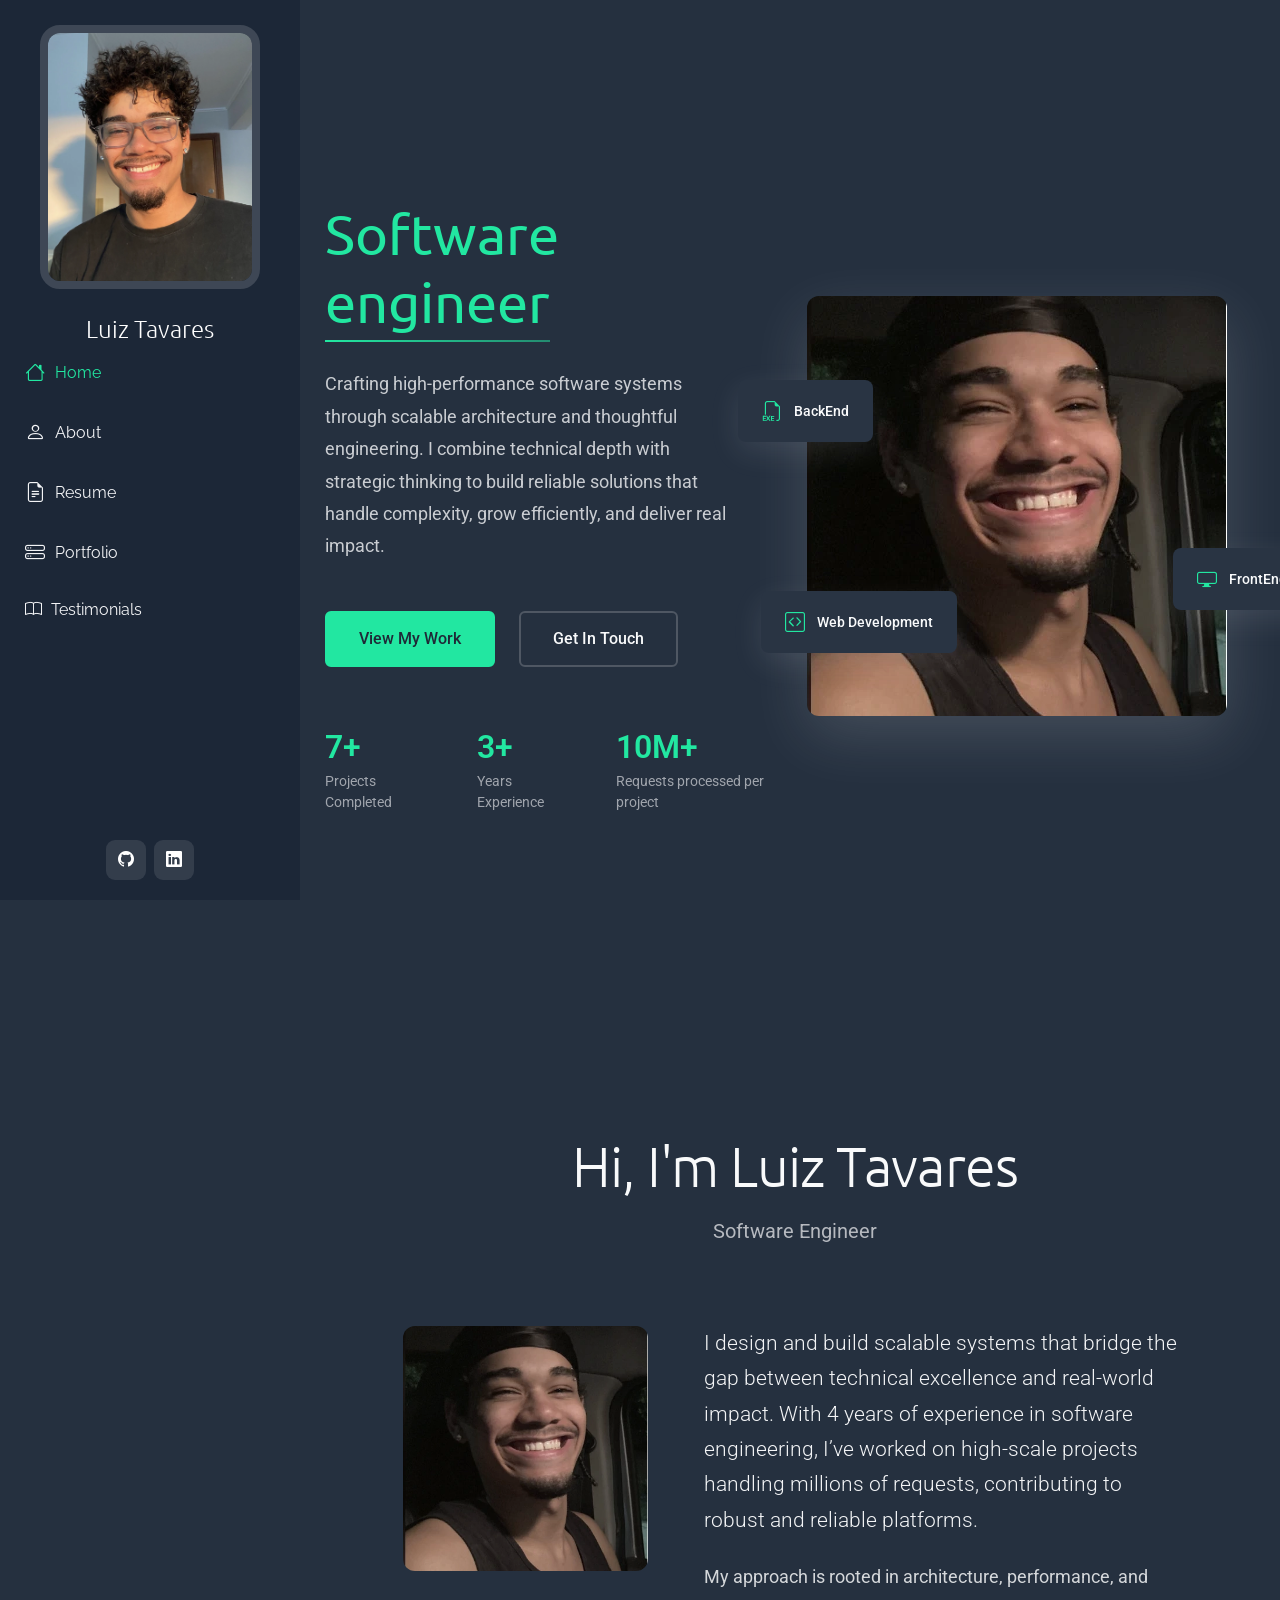
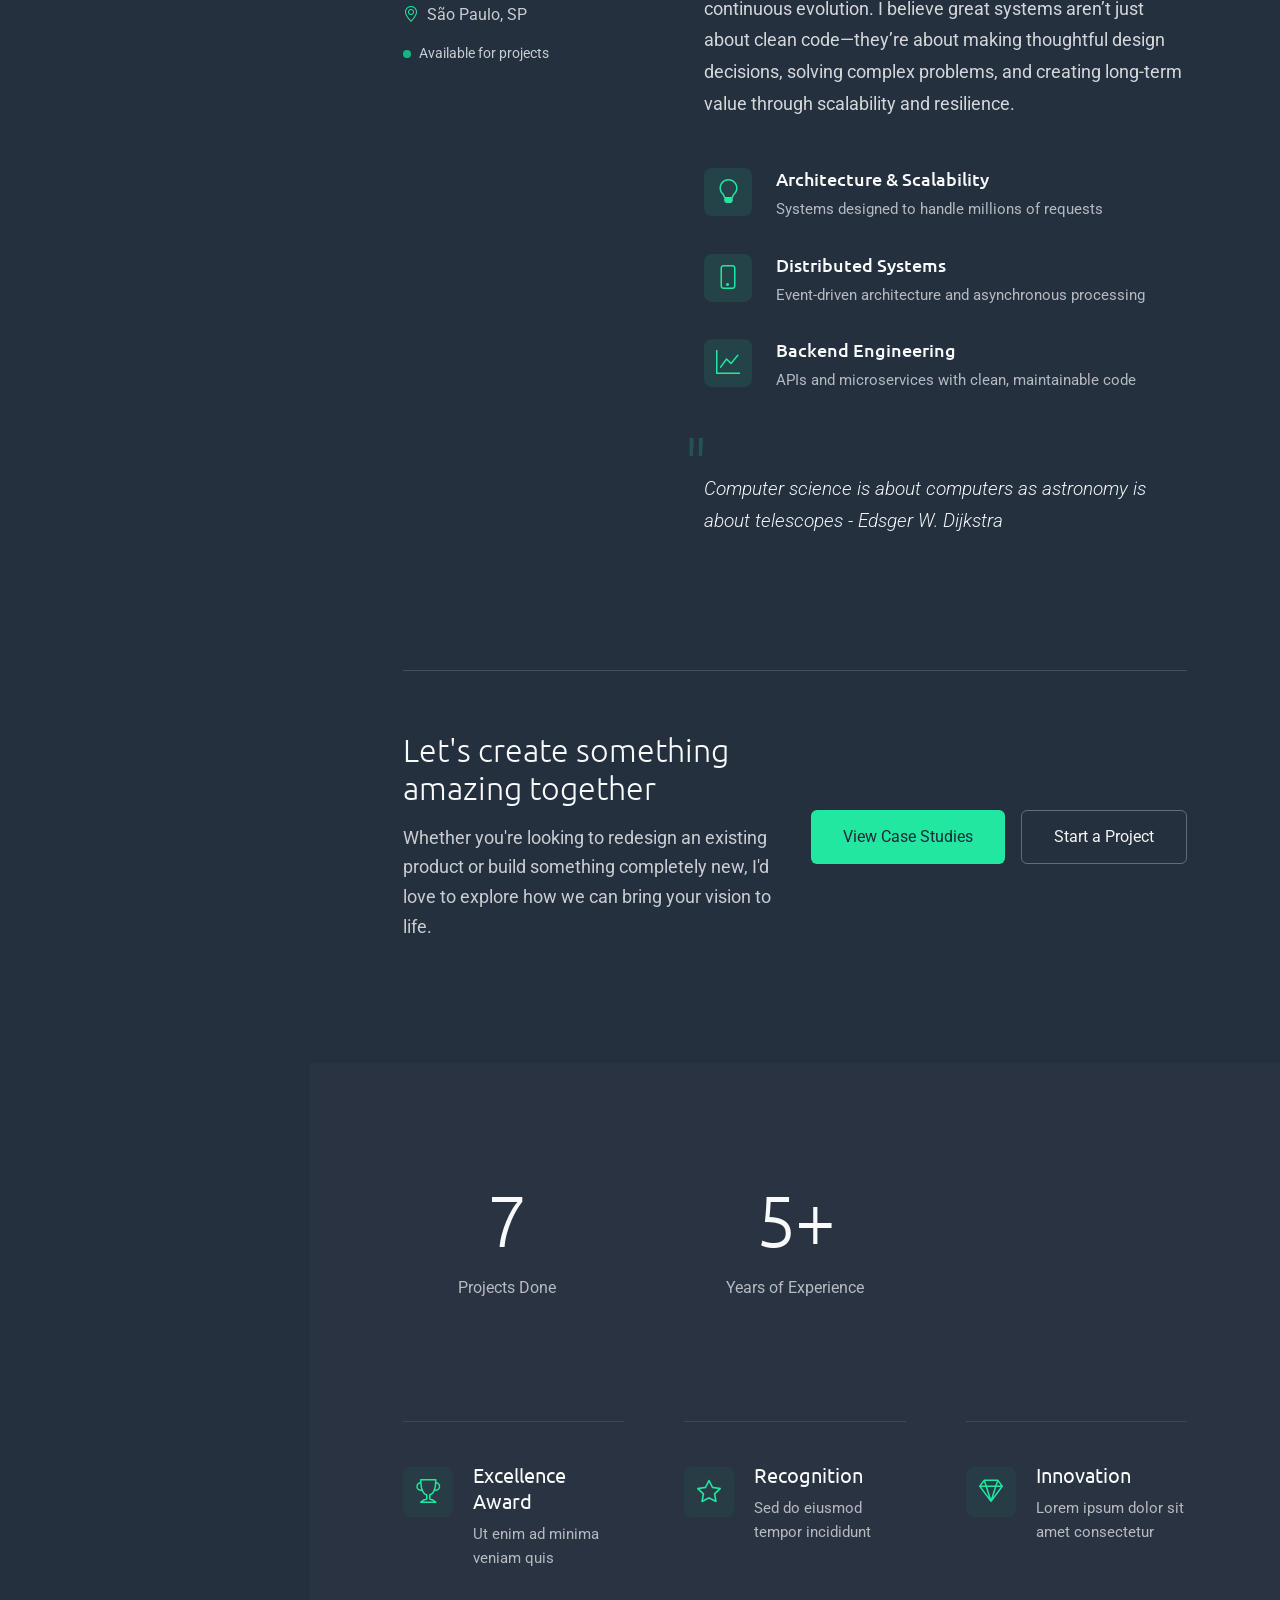
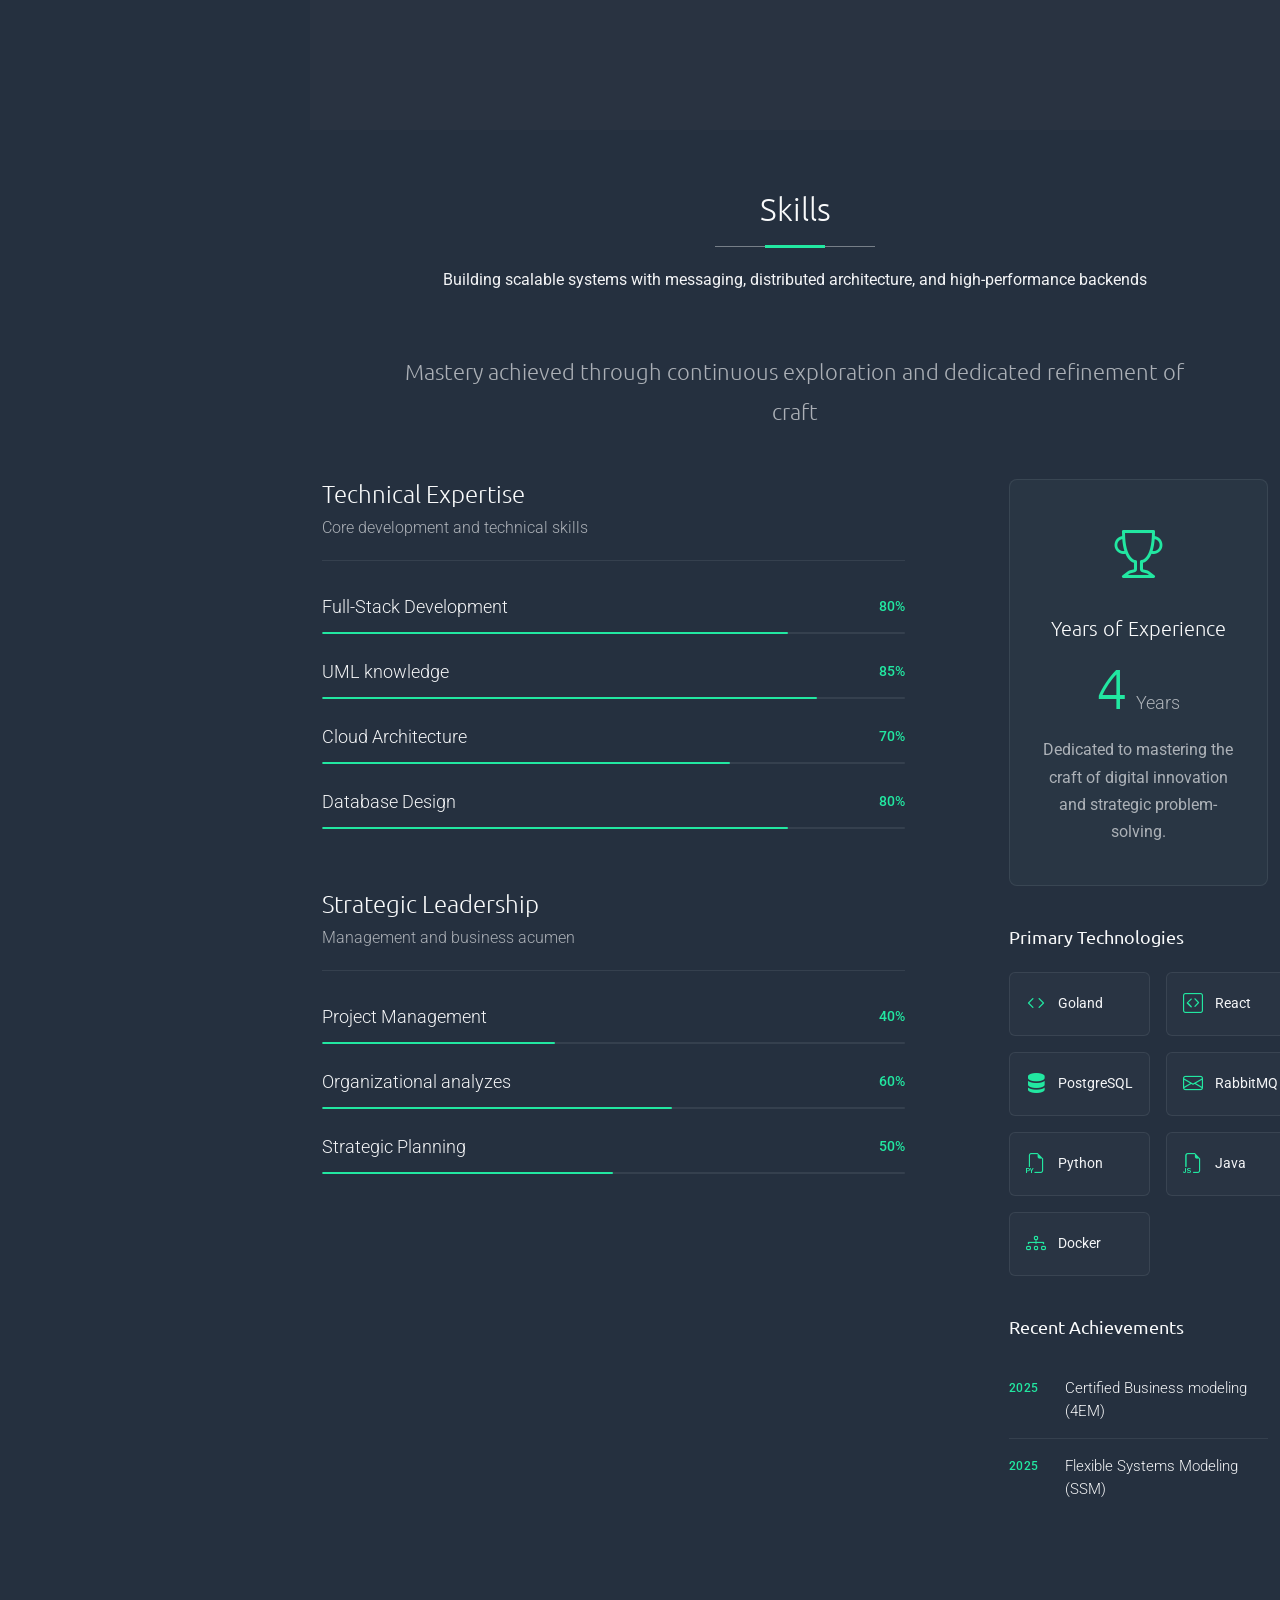
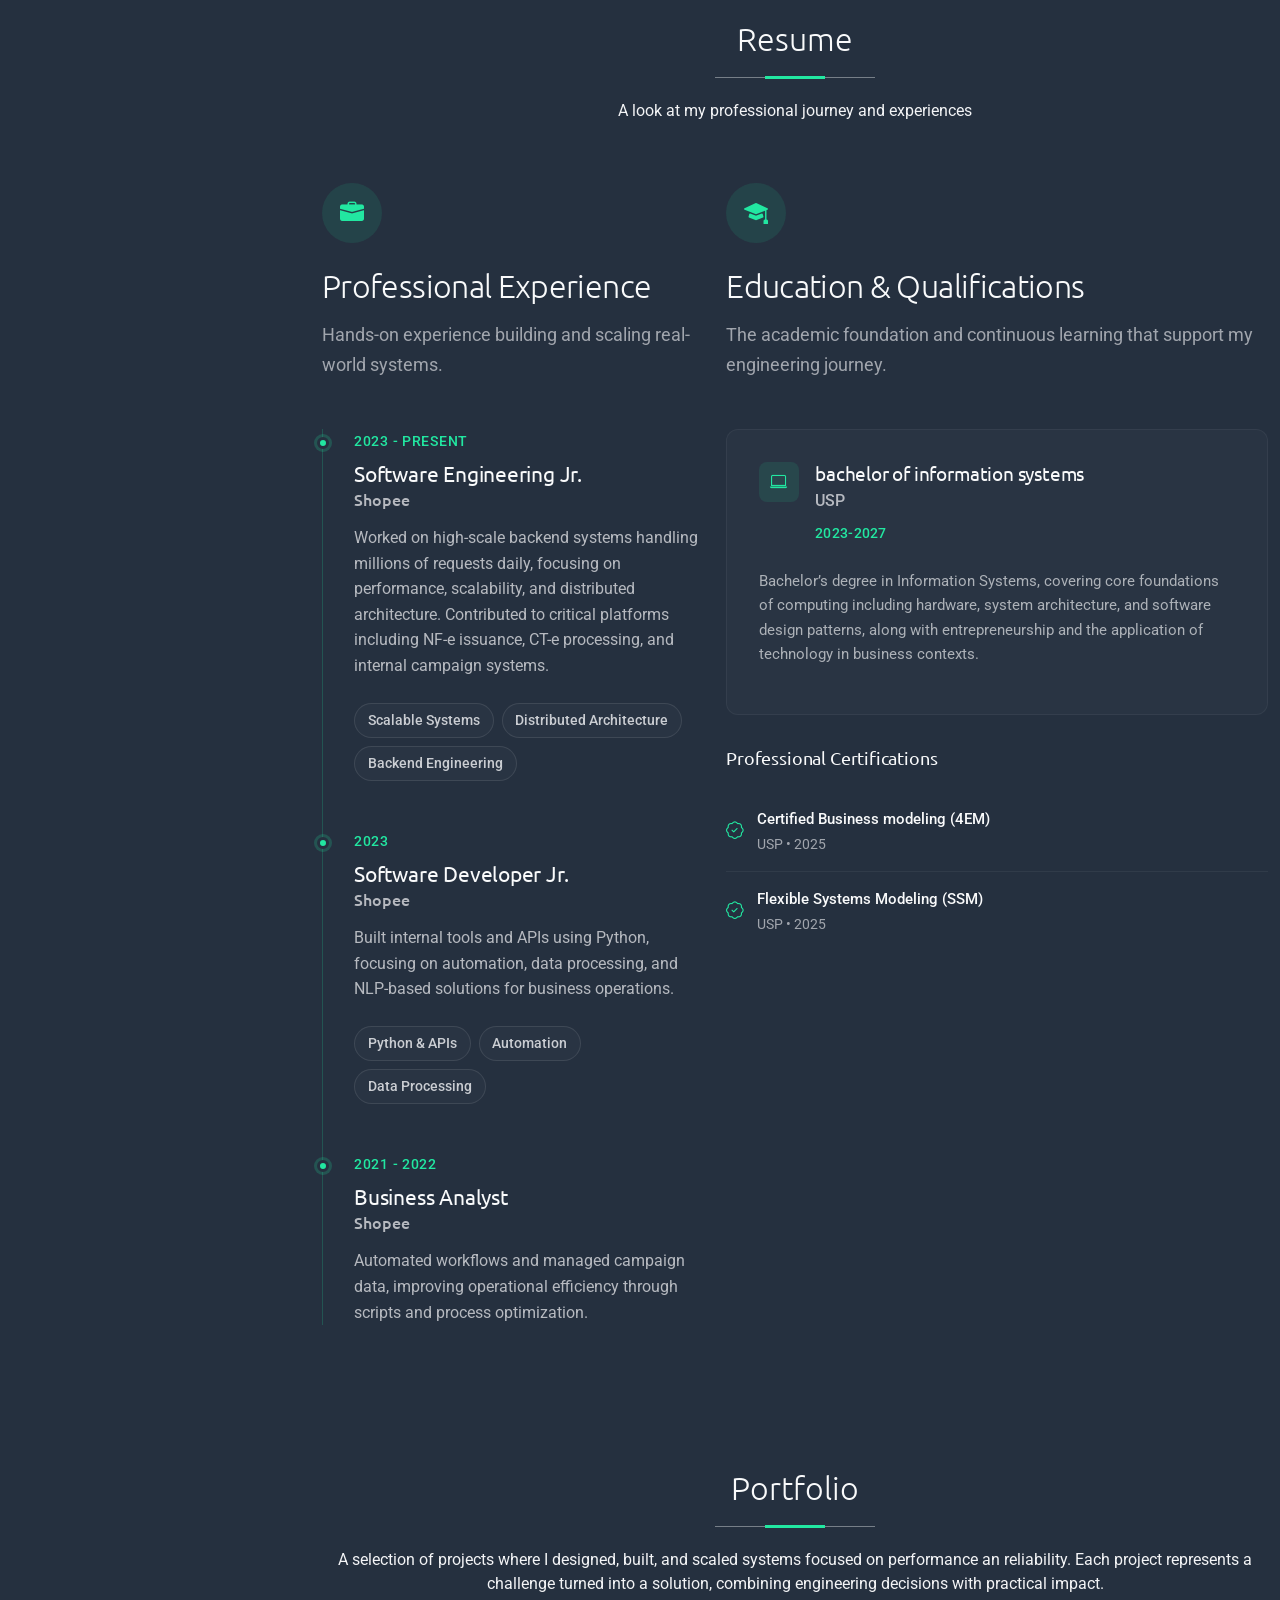
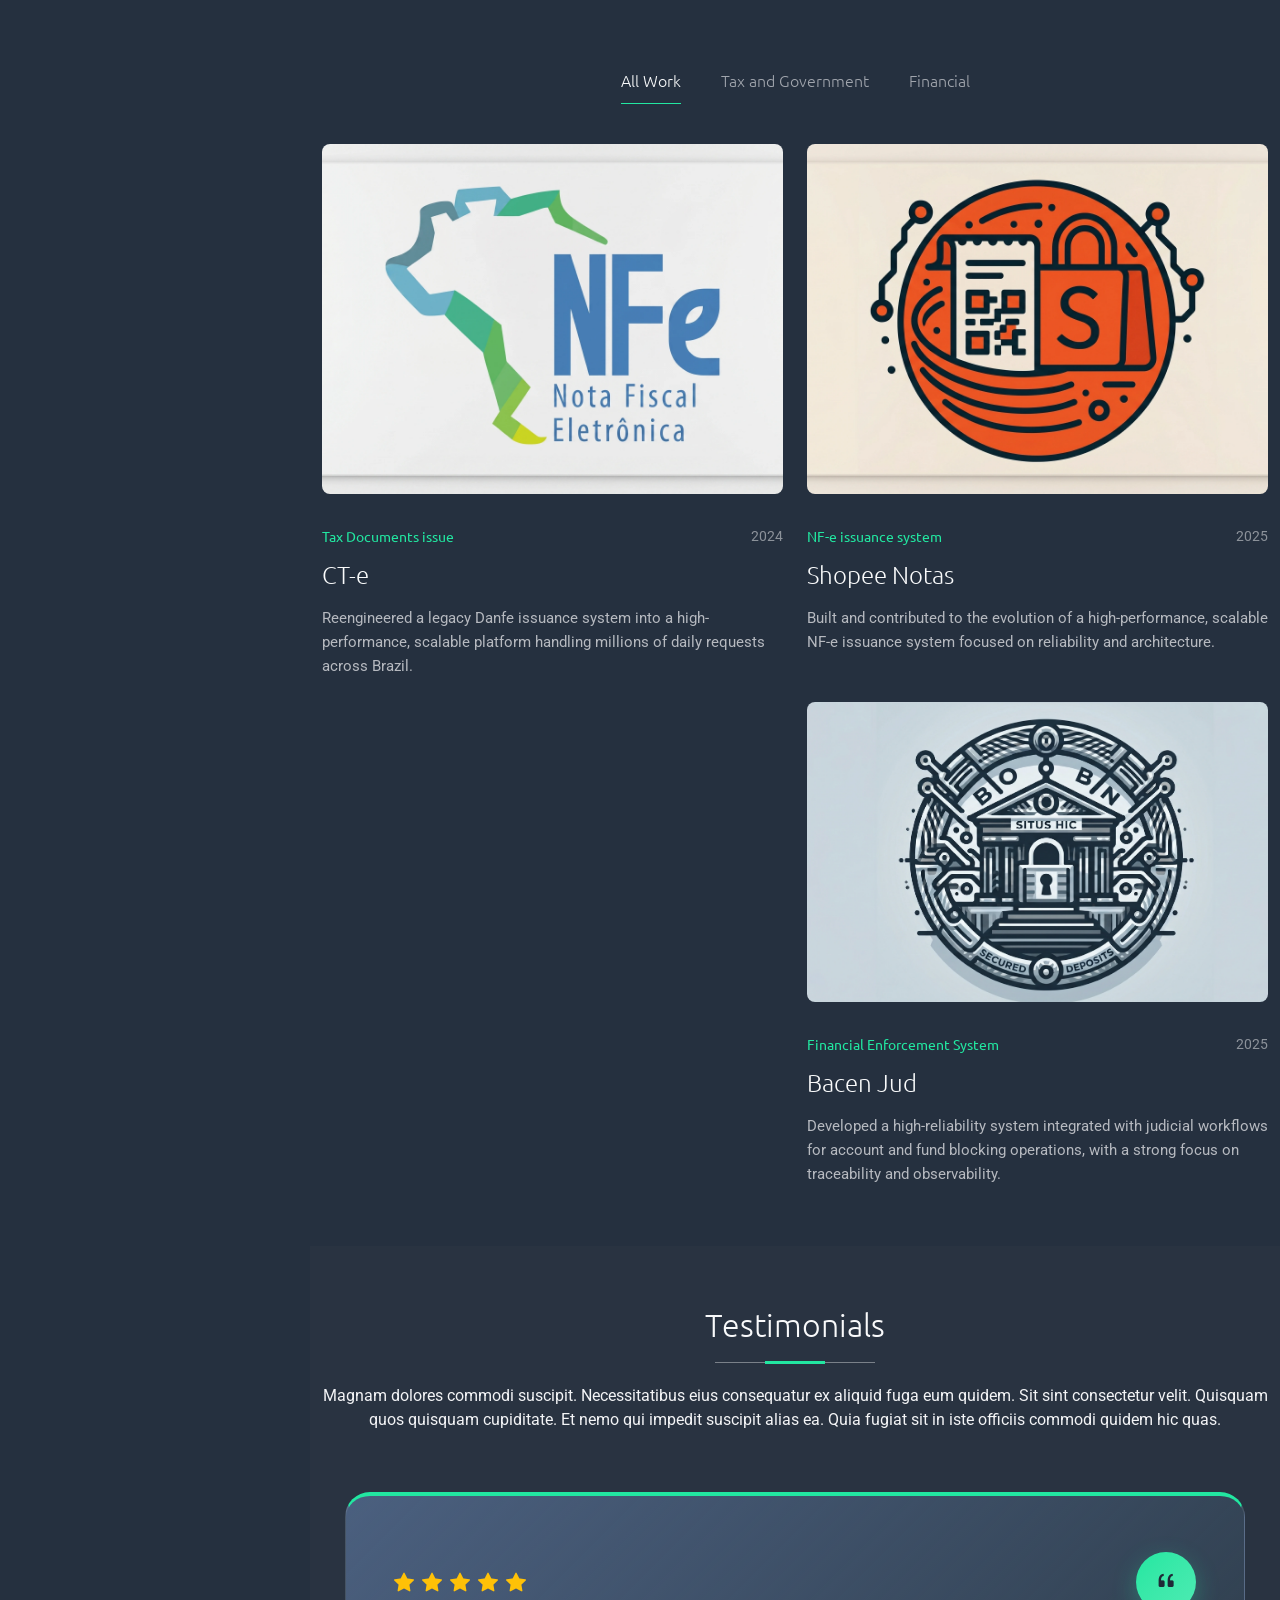
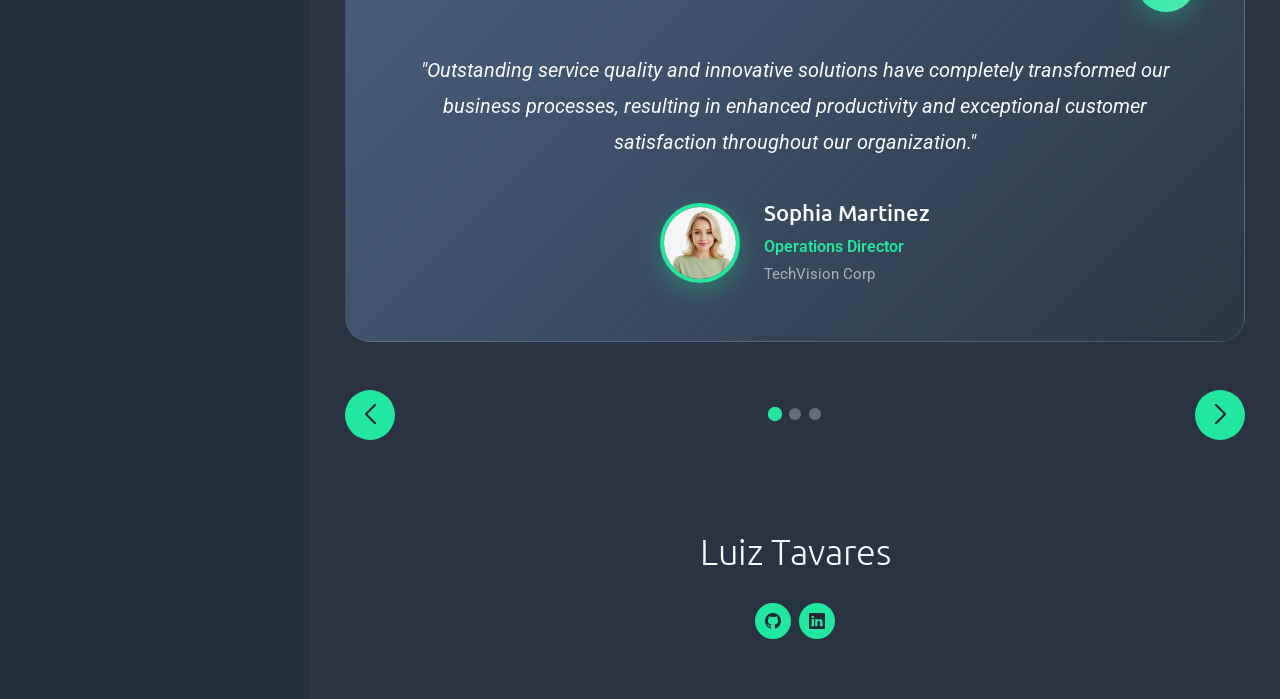
==== commit 424f4434: "feat: wip" ====
--- a/index.html
+++ b/index.html
@@ -60,6 +60,7 @@
         <li><a href="#about"><i class="bi bi-person navicon"></i> About</a></li>
         <li><a href="#resume"><i class="bi bi-file-earmark-text navicon"></i> Resume</a></li>
         <li><a href="#portfolio"><i style="margin-right: 10px;" class="bi bi-hdd-stack navicon"></i> Portfolio</a></li>
+        <li><a href="#testimonials"><i style="margin-right: 10px;" class="bi bi-book"></i>Testimonials</a></li>
       </ul>
     </nav>
 
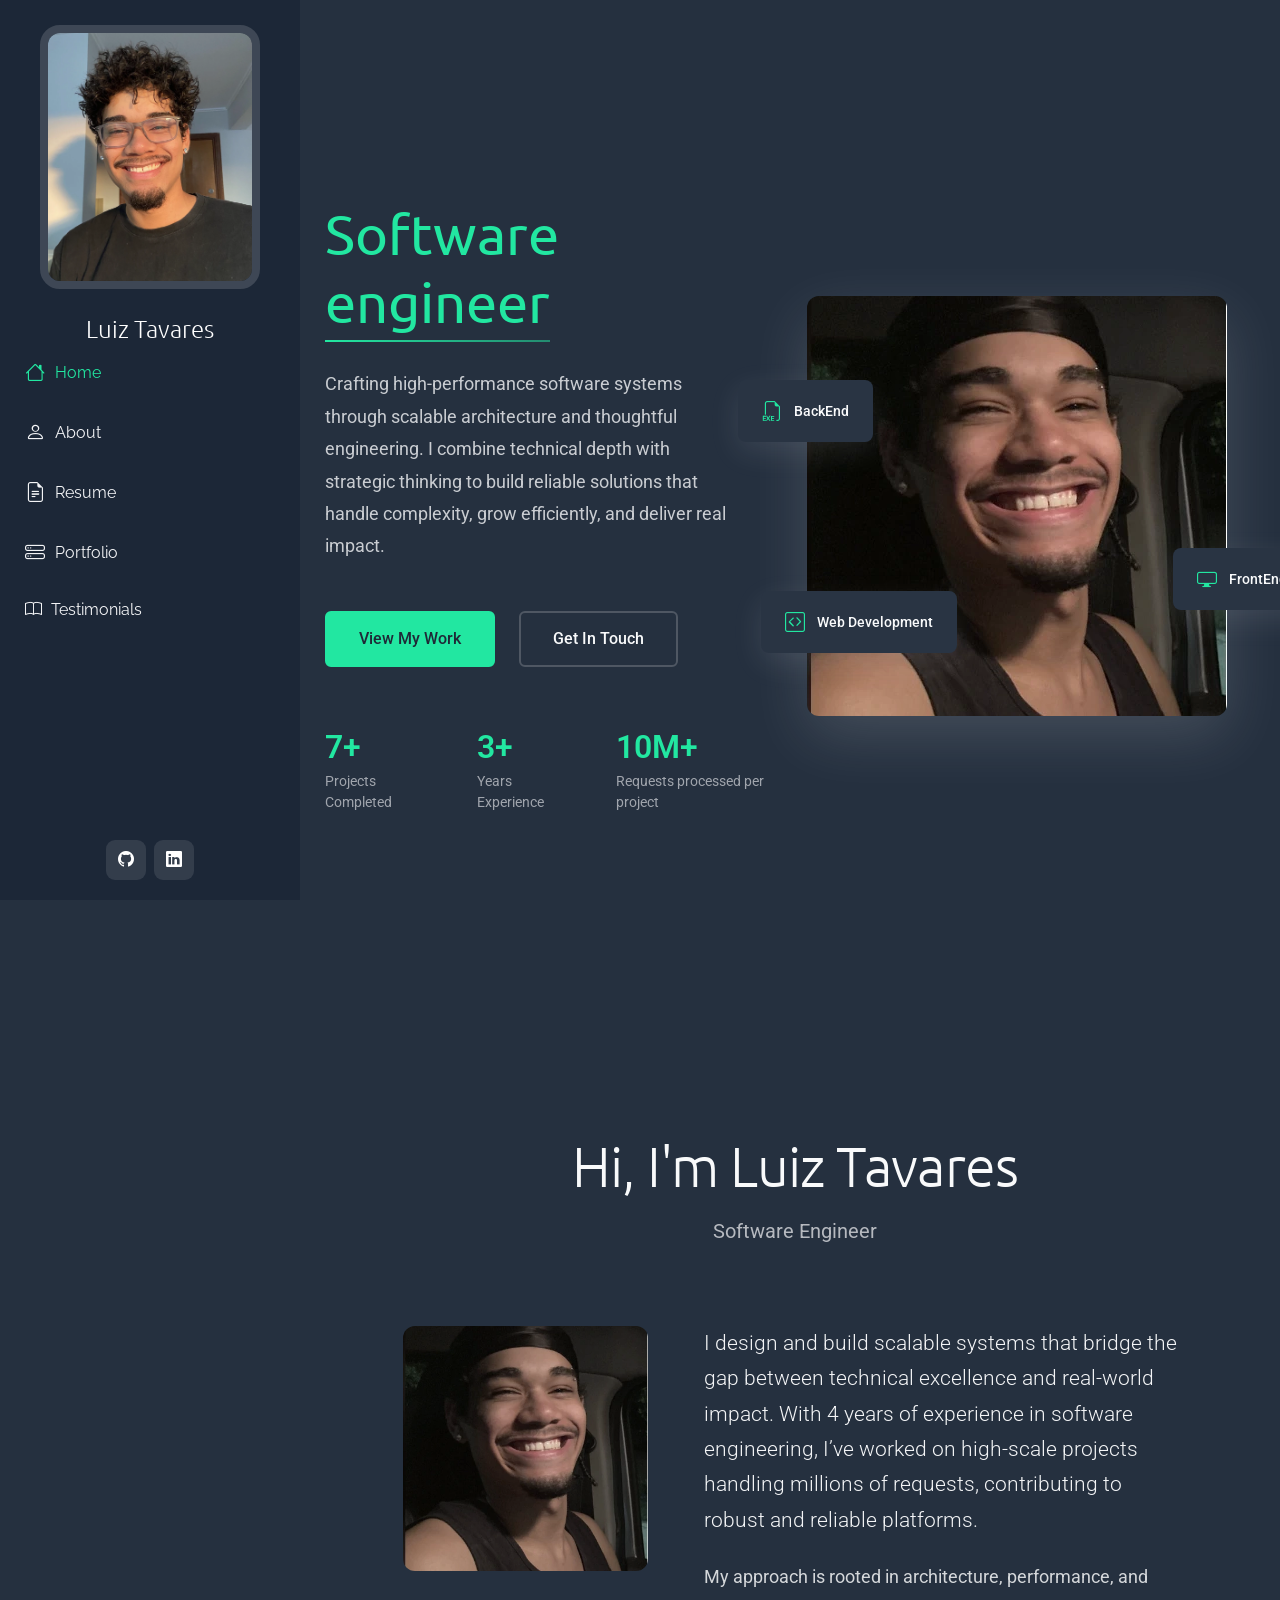
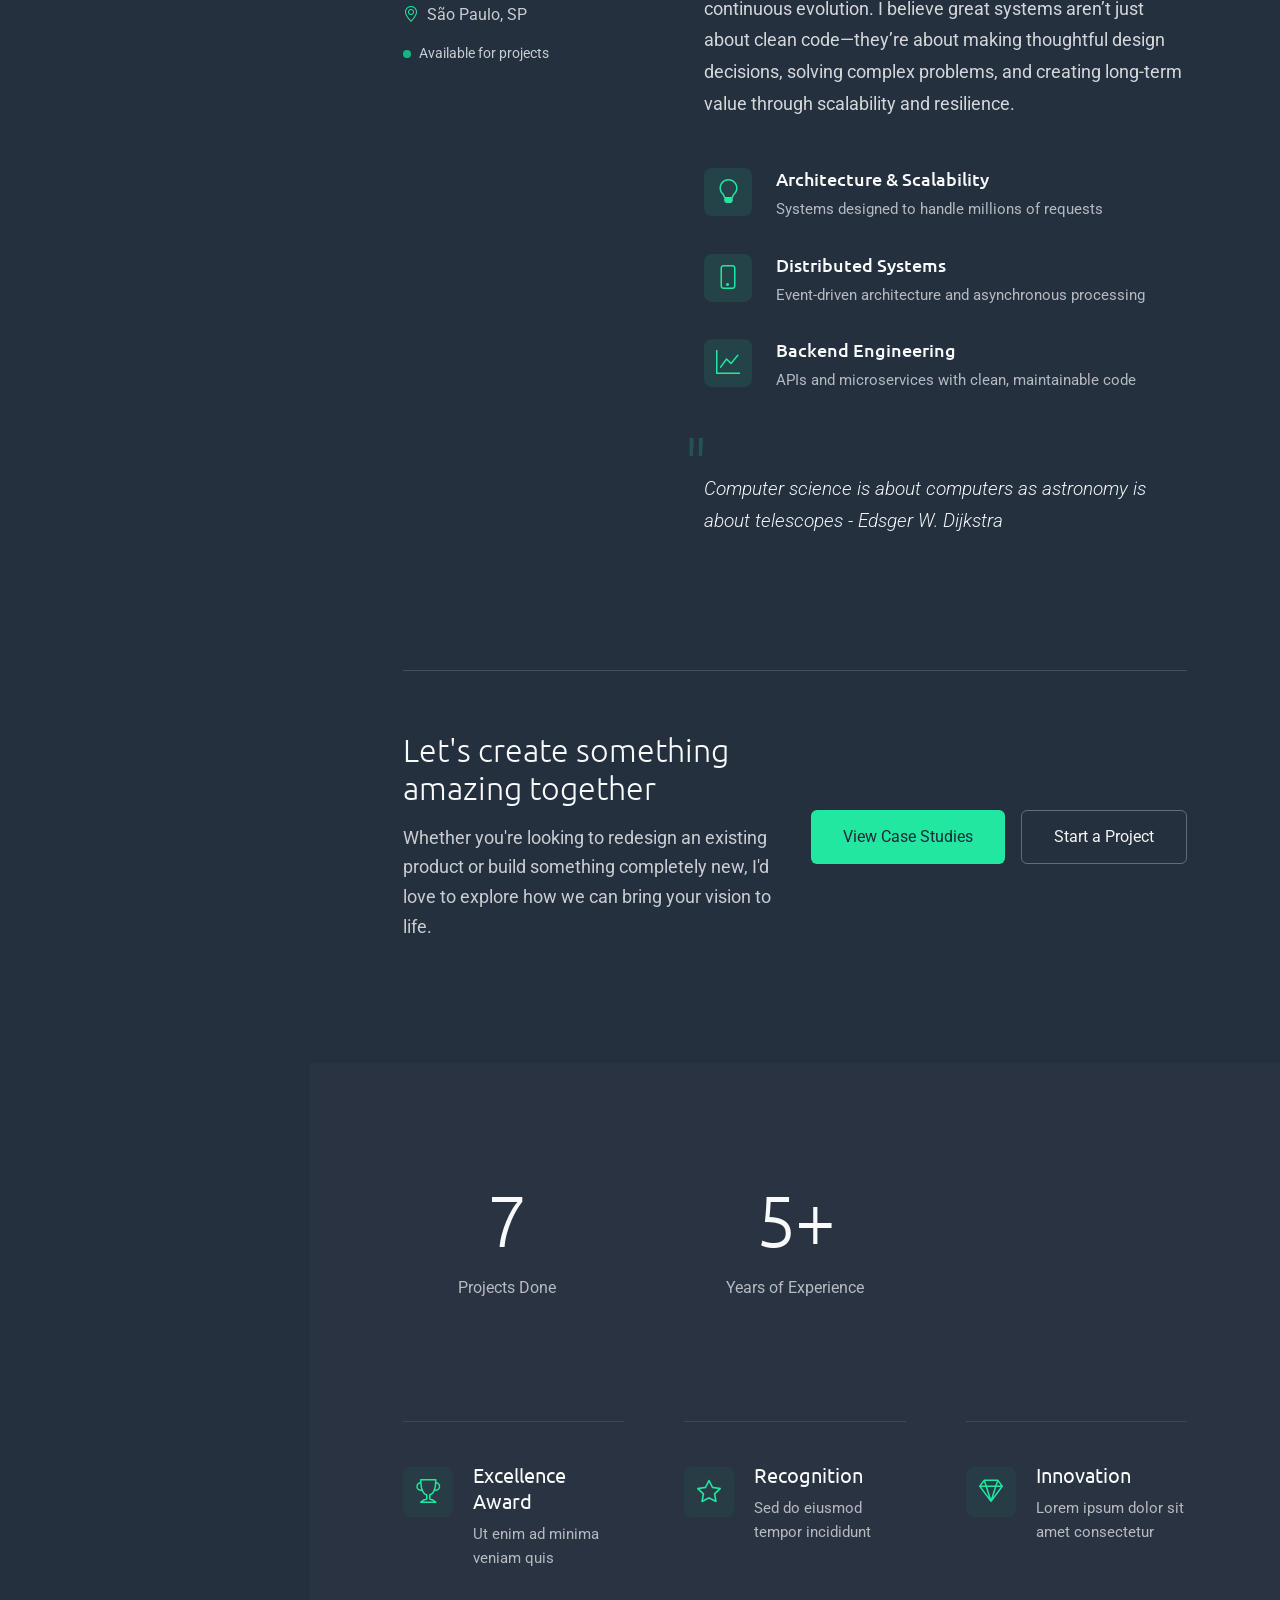
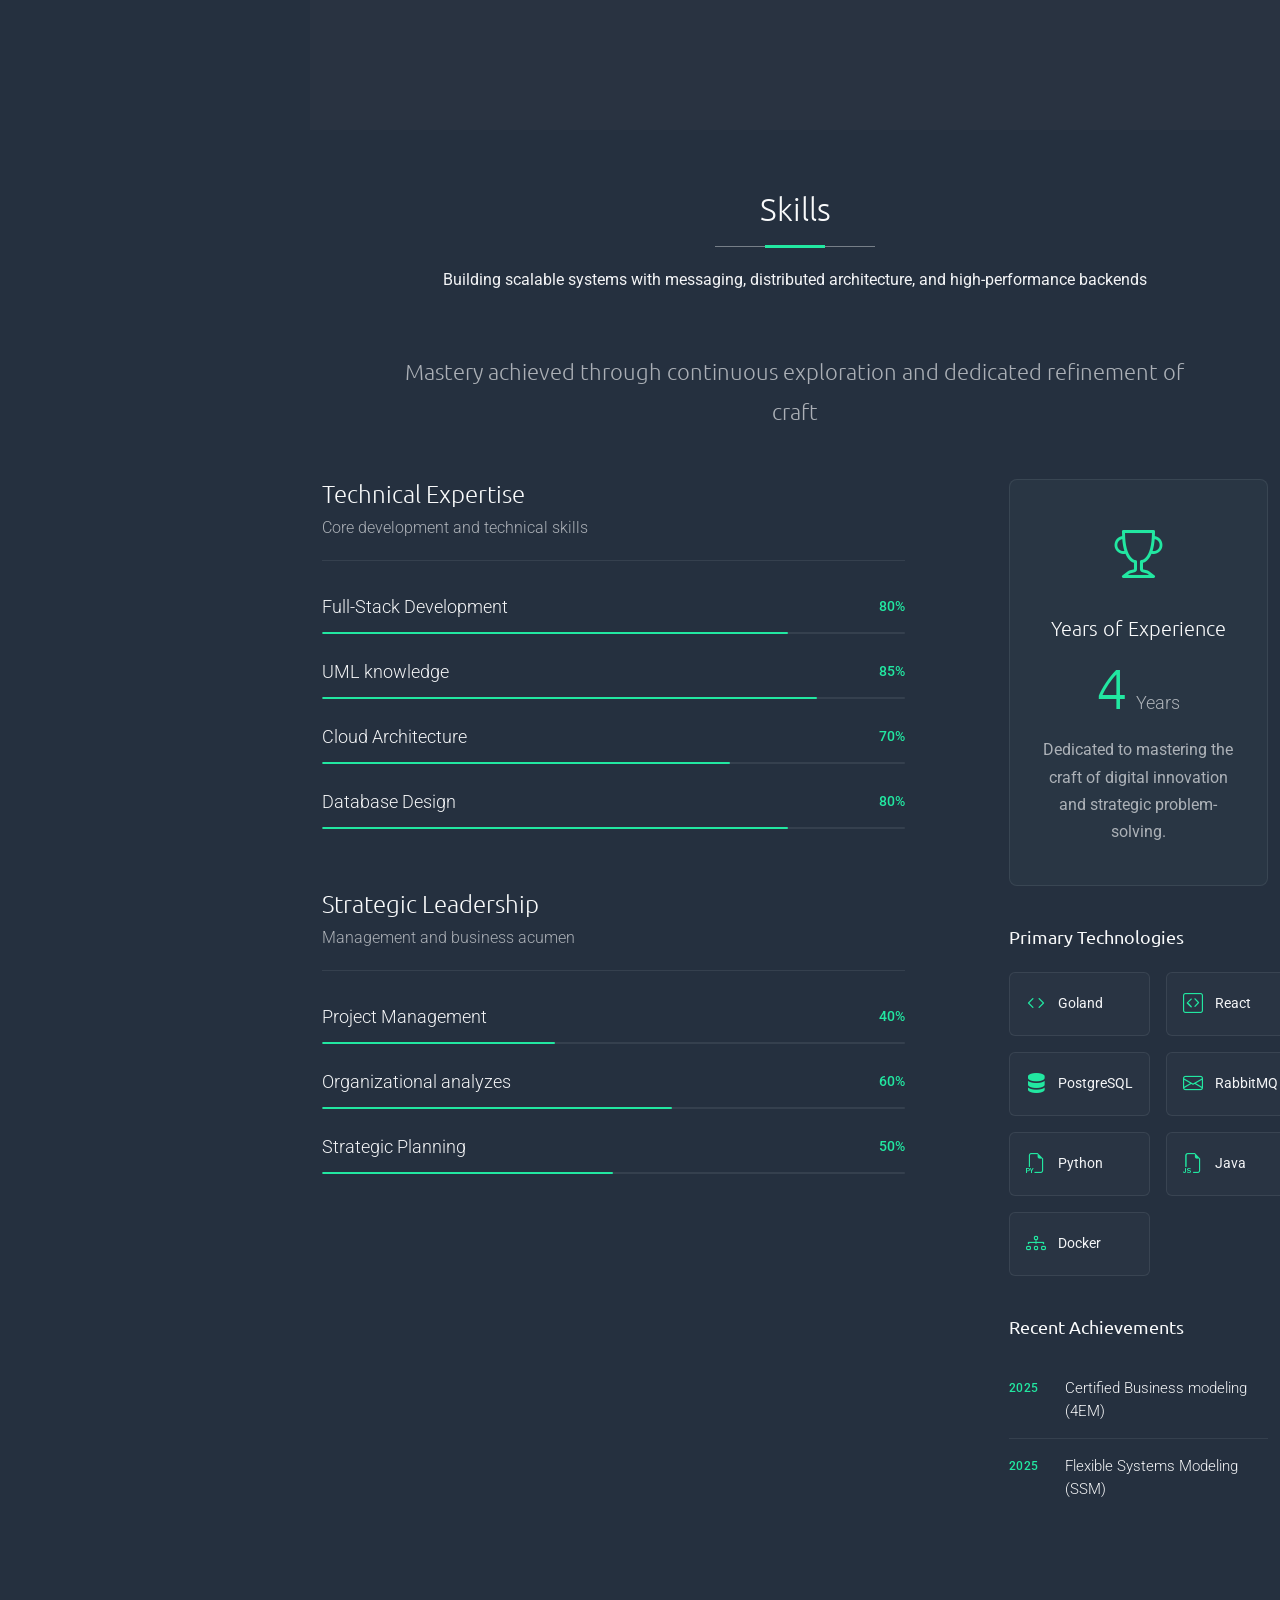
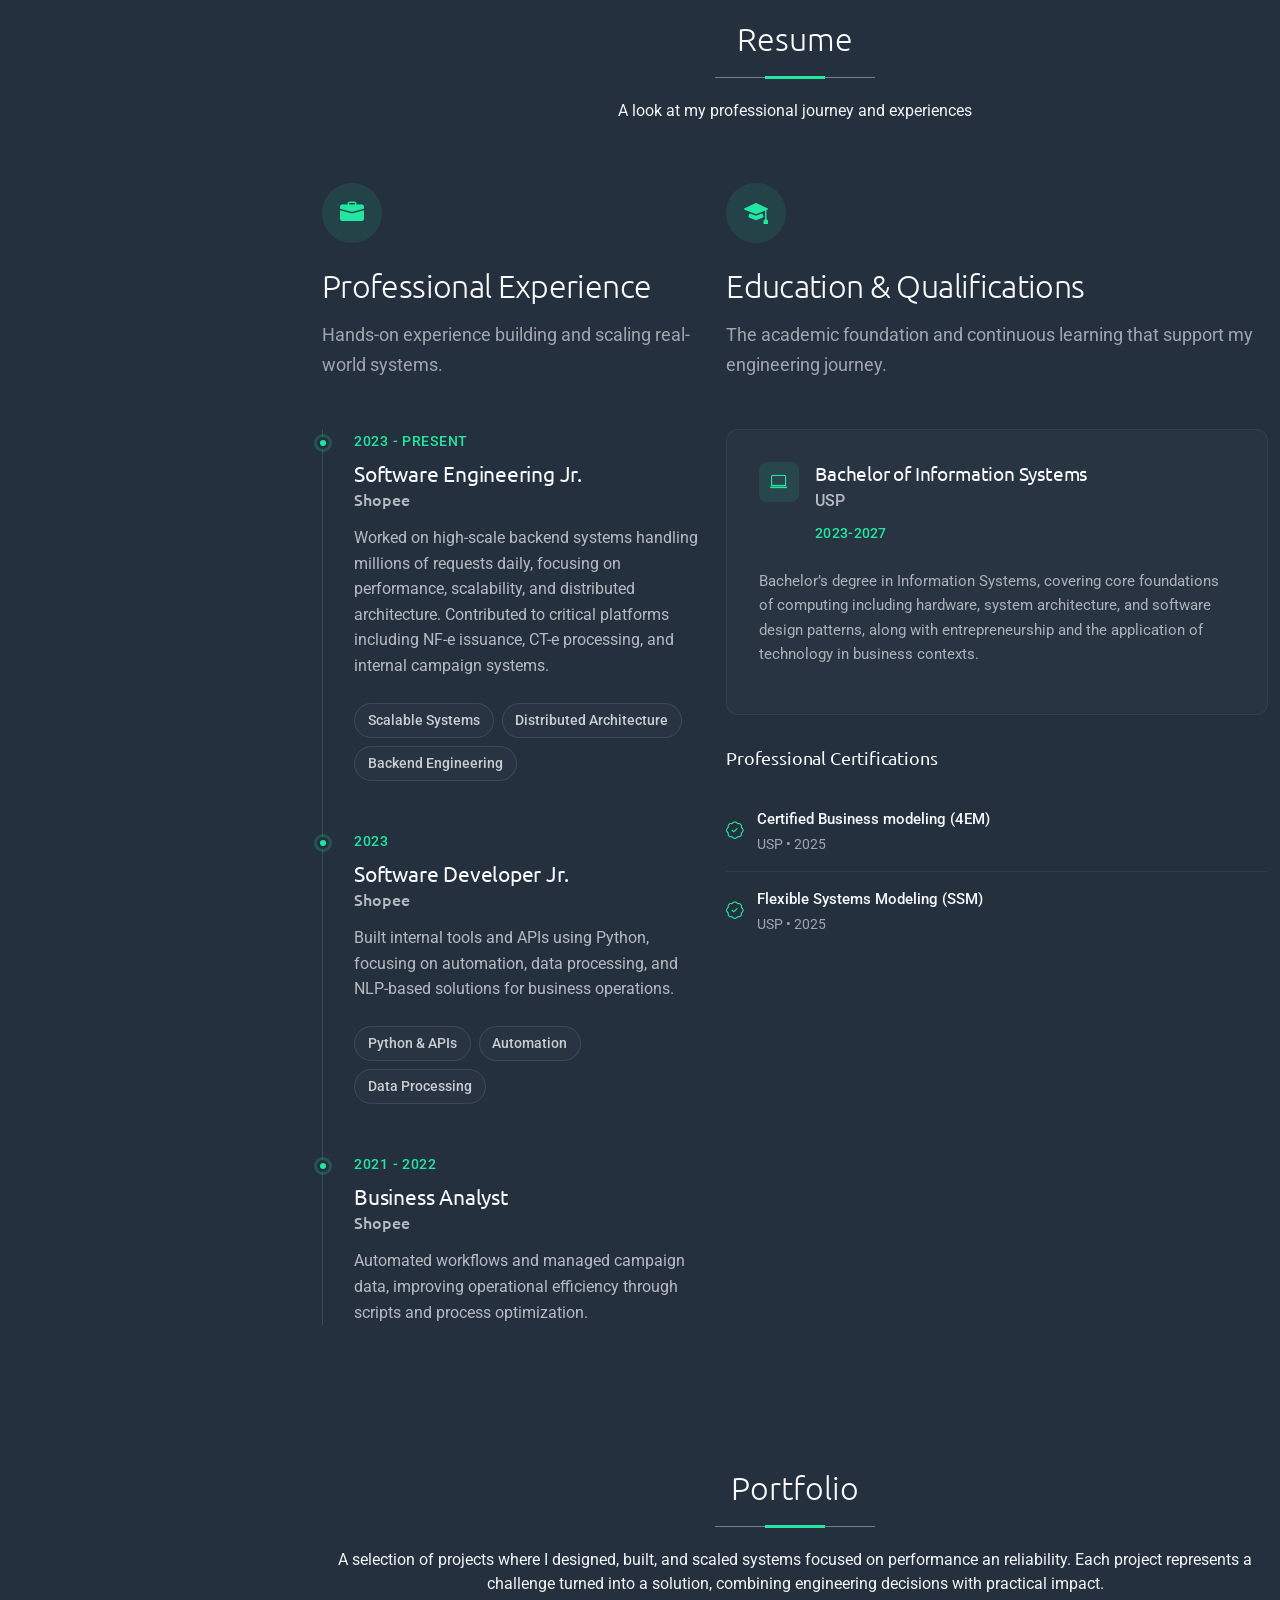
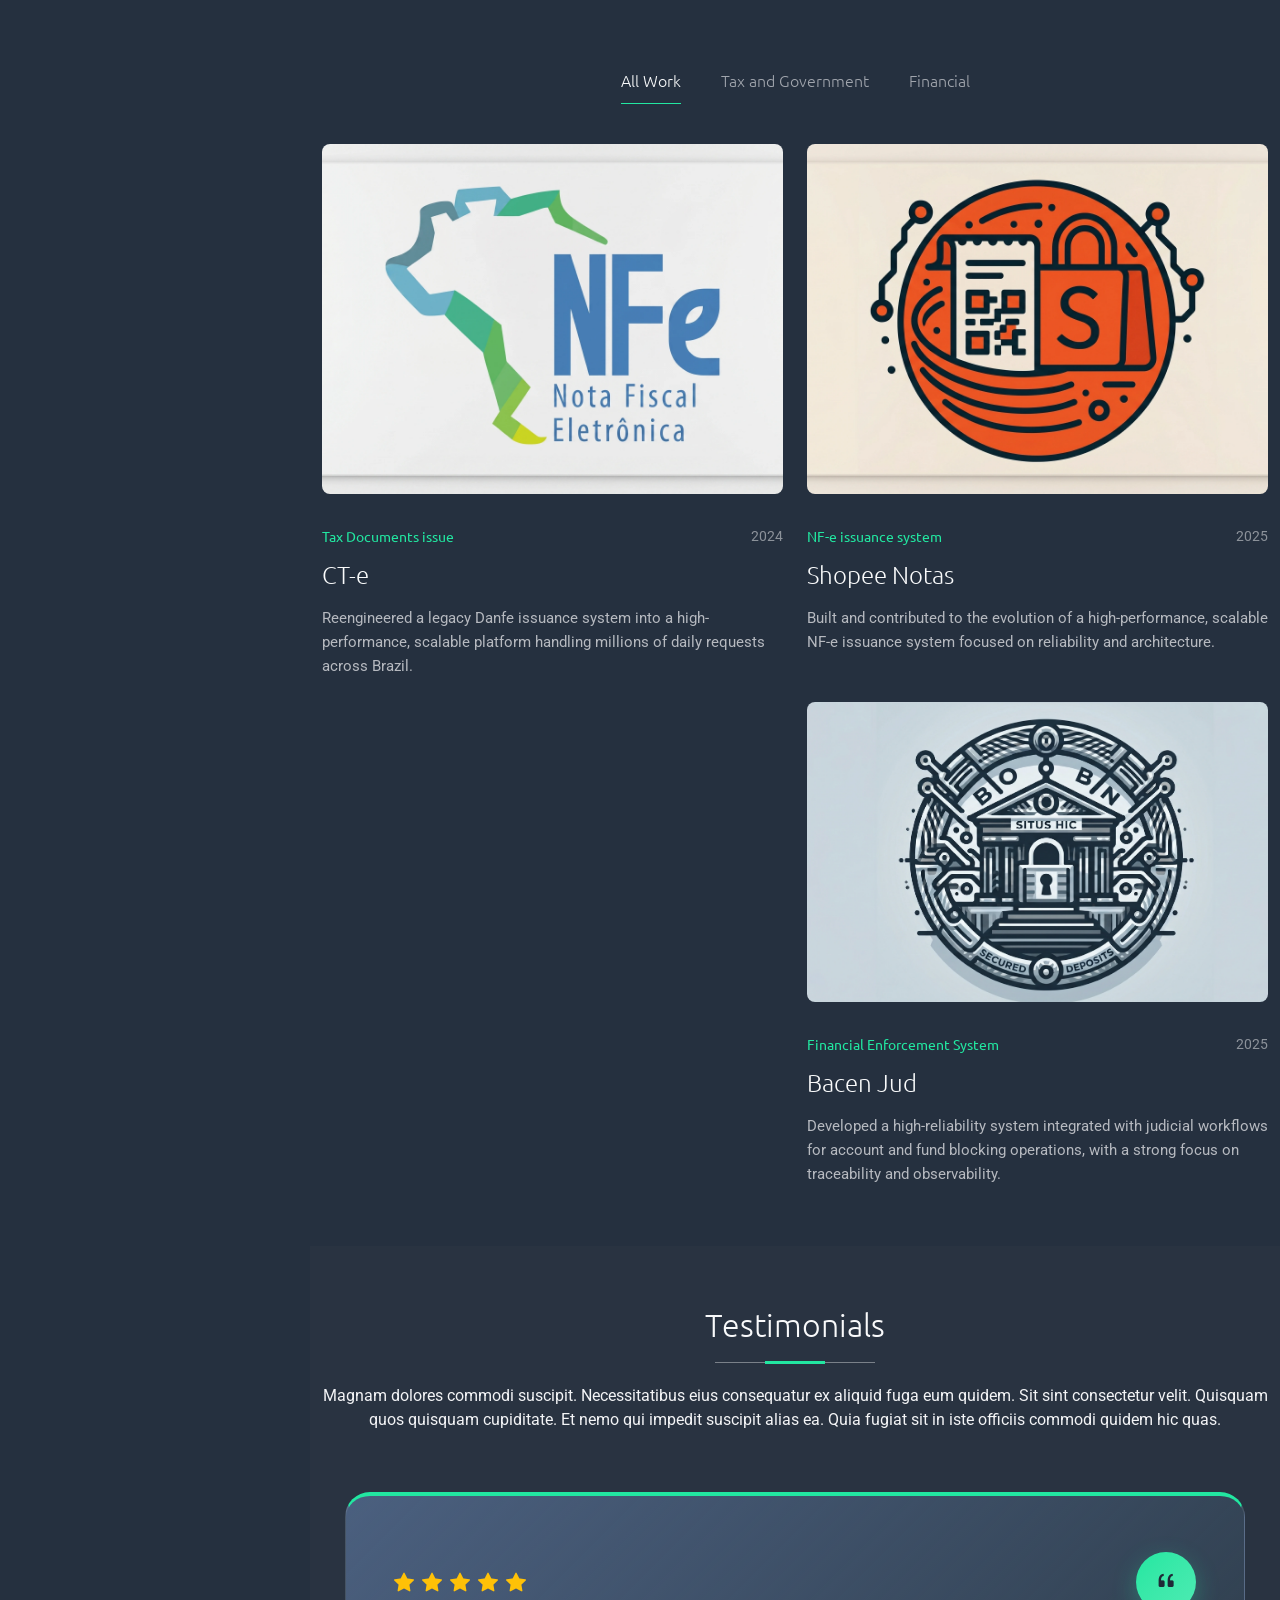
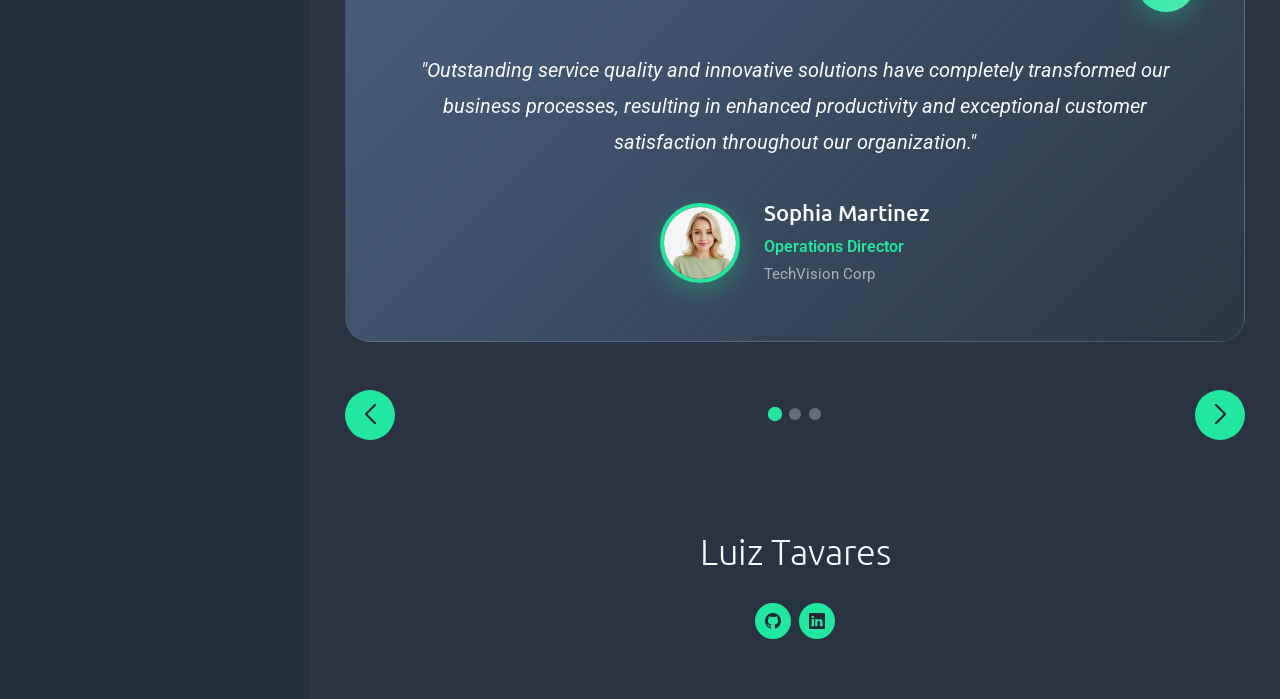
==== commit 72b7bd5a: "wip" ====
--- a/index.html
+++ b/index.html
@@ -573,7 +573,7 @@
                       <i class="bi bi-laptop"></i>
                     </div>
                     <div class="degree-info">
-                      <h3>bachelor of information systems</h3>
+                      <h3>Bachelor of Information Systems</h3>
                       <p class="institution">USP</p>
                       <span class="graduation-year">2023-2027</span>
                     </div>
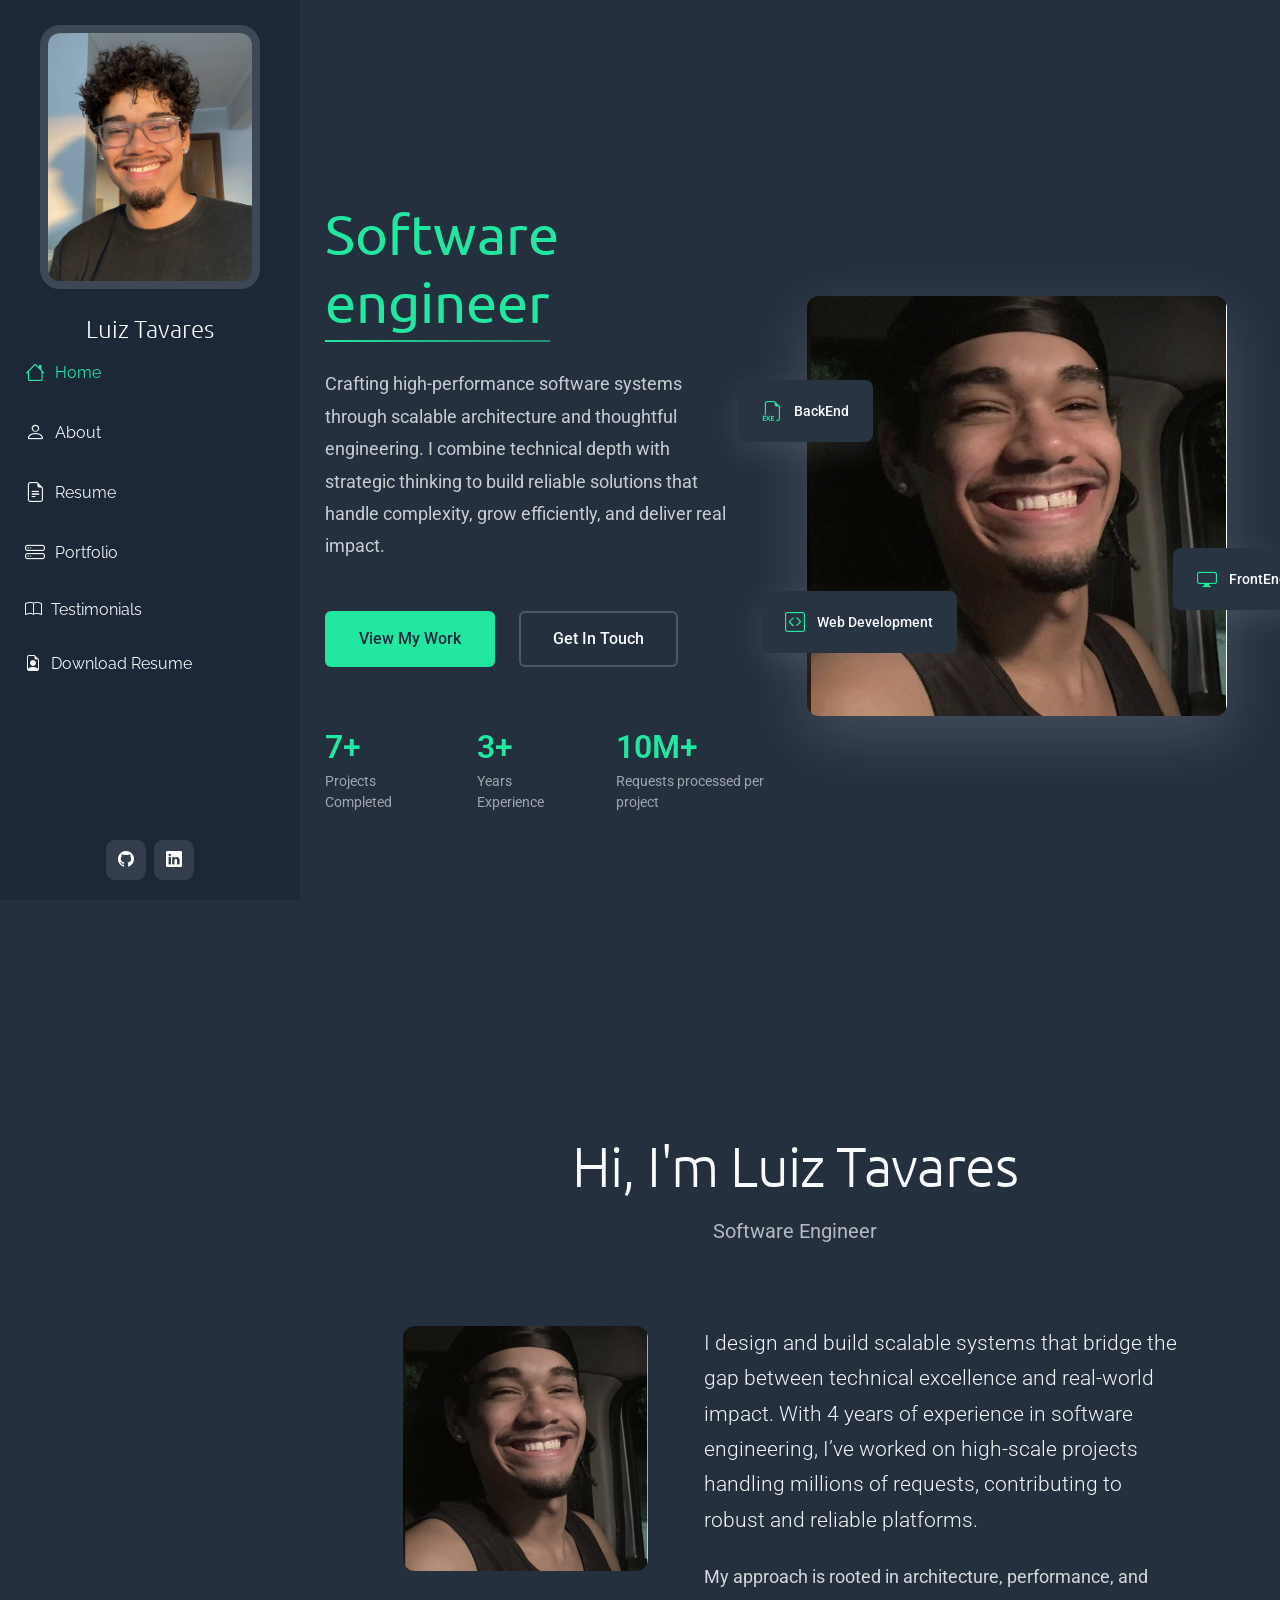
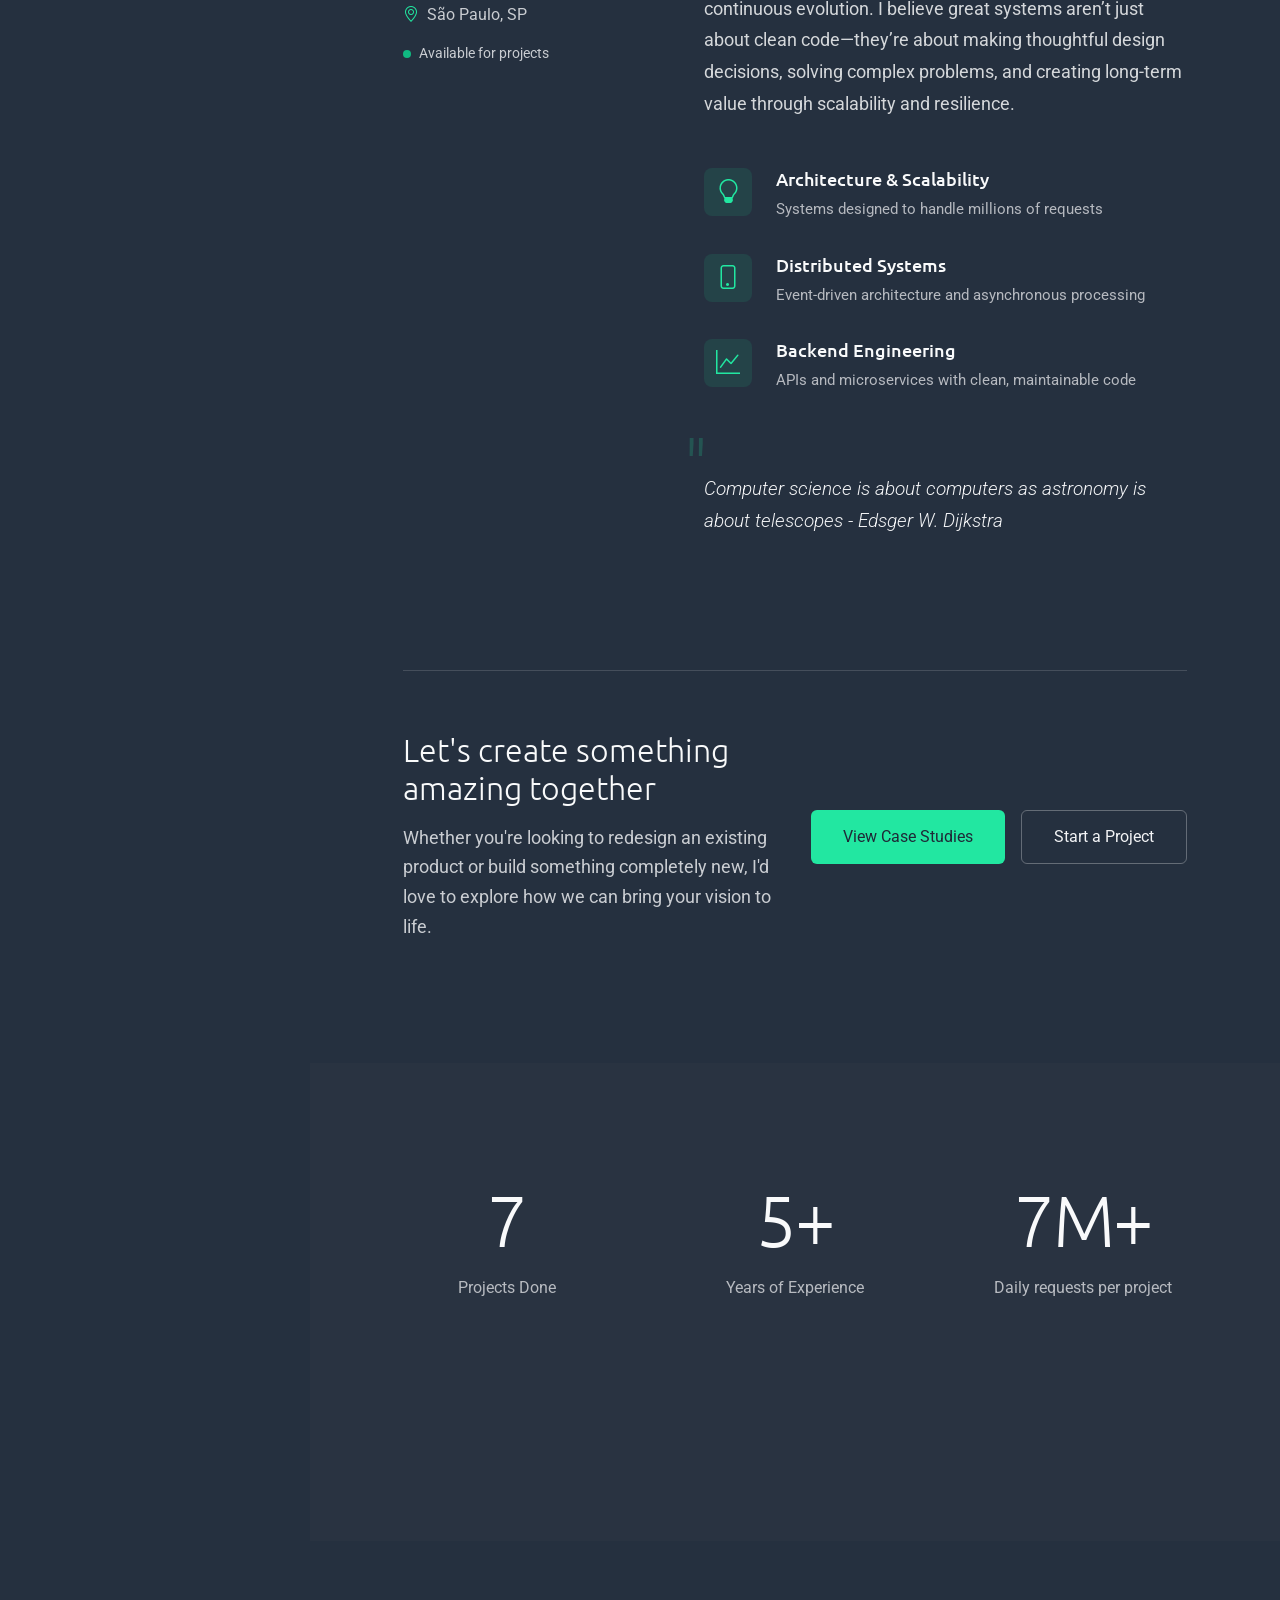
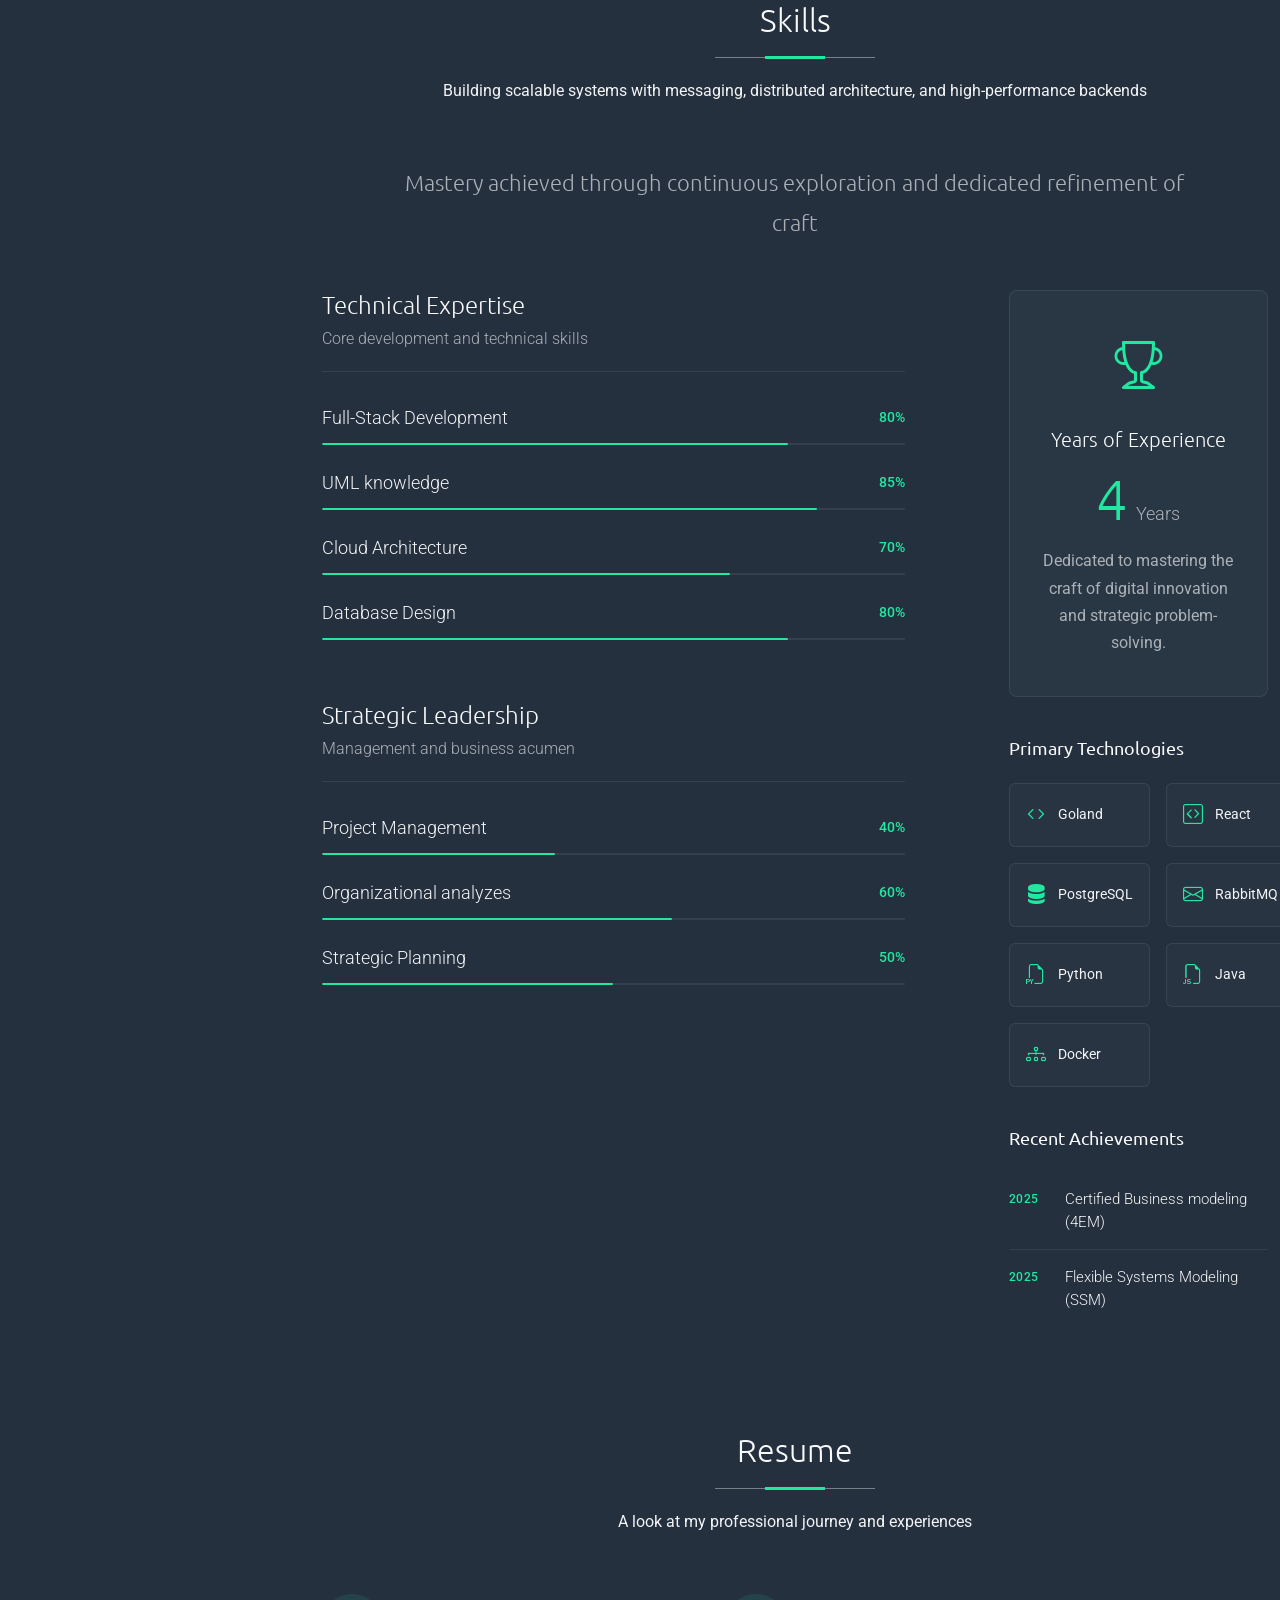
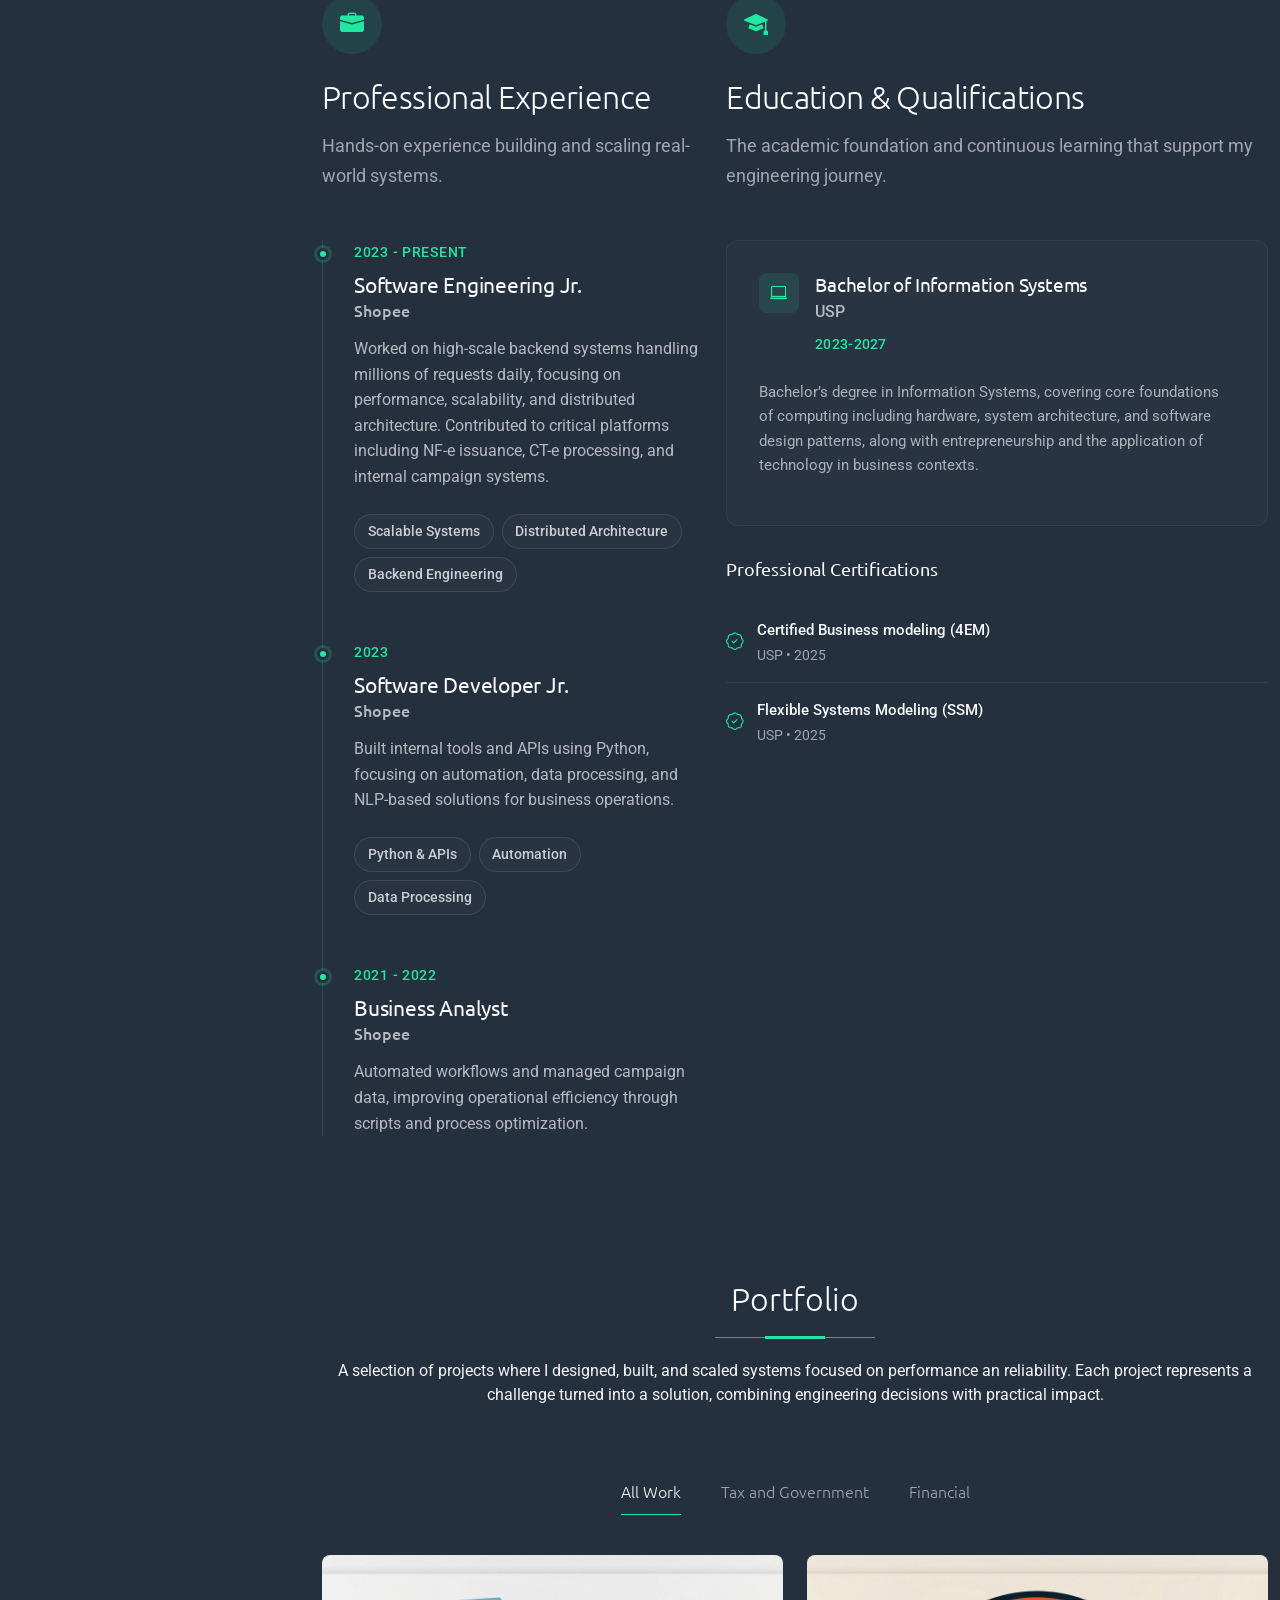
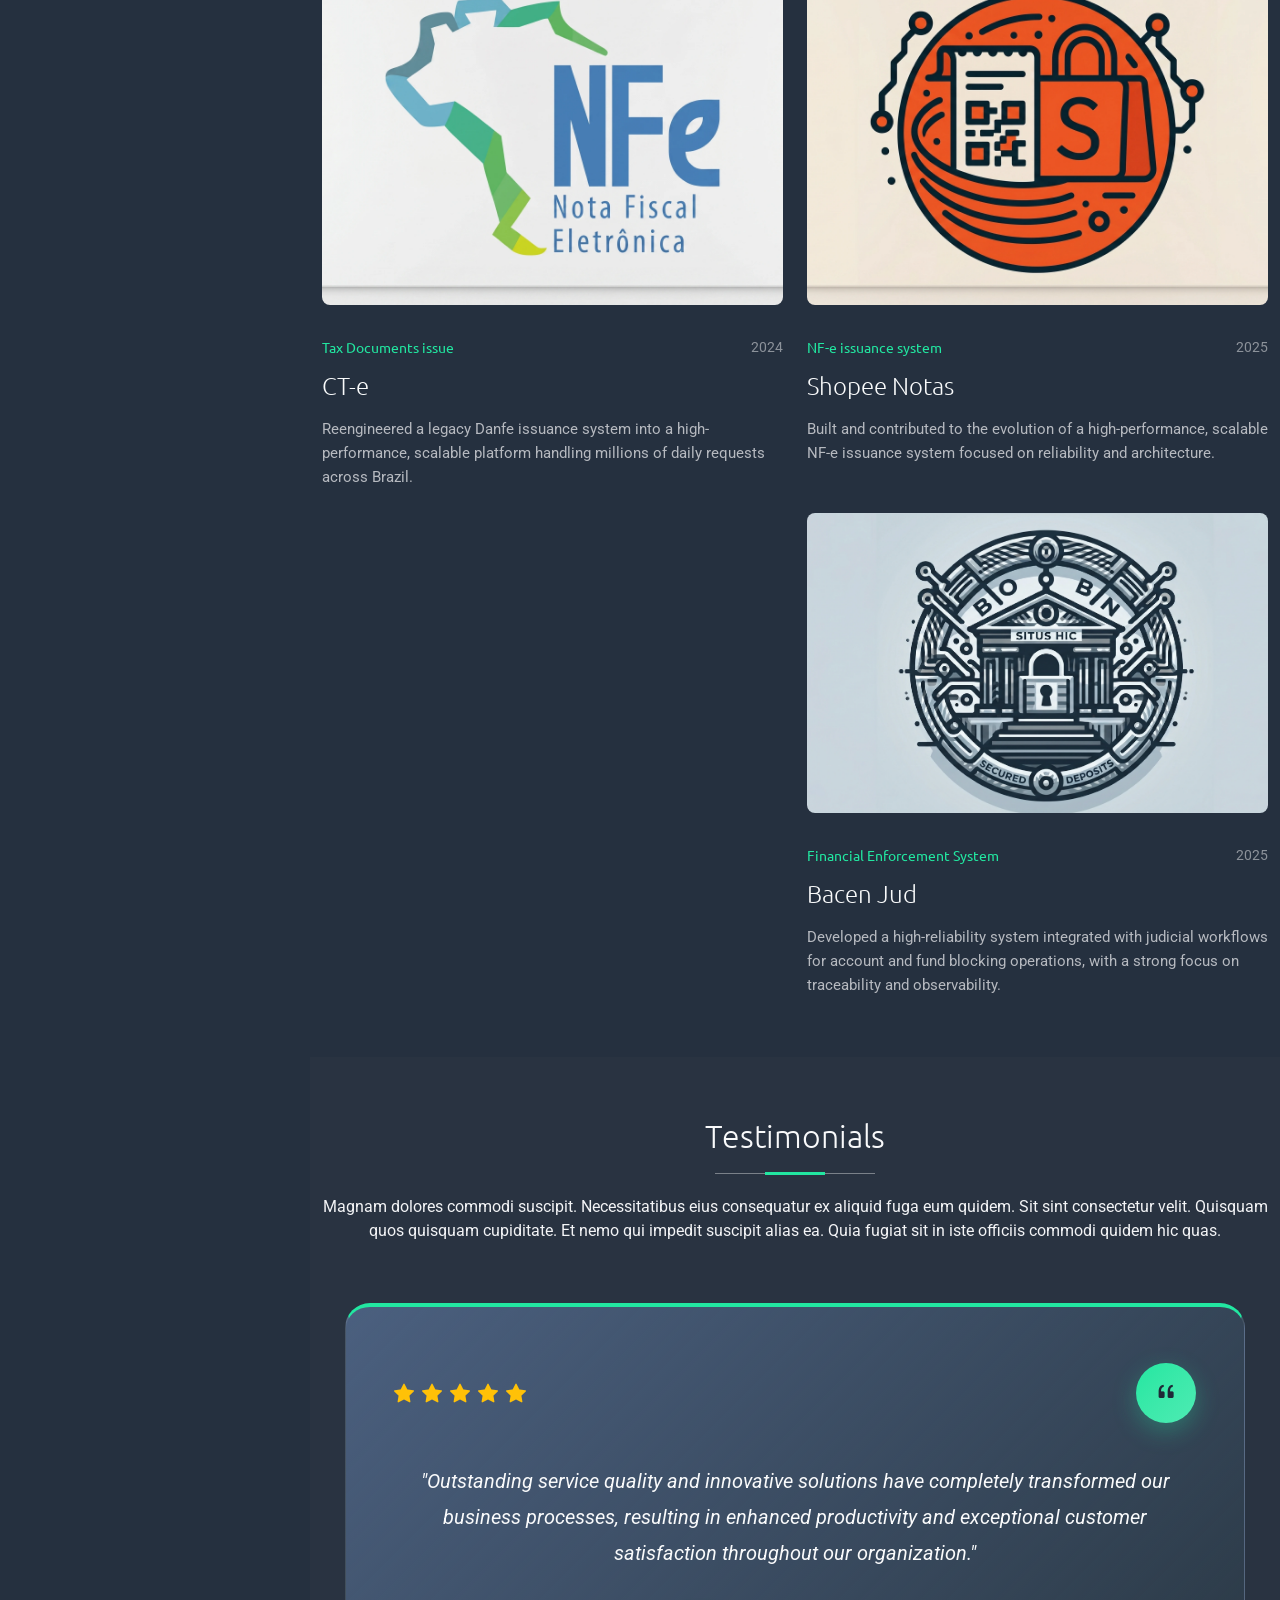
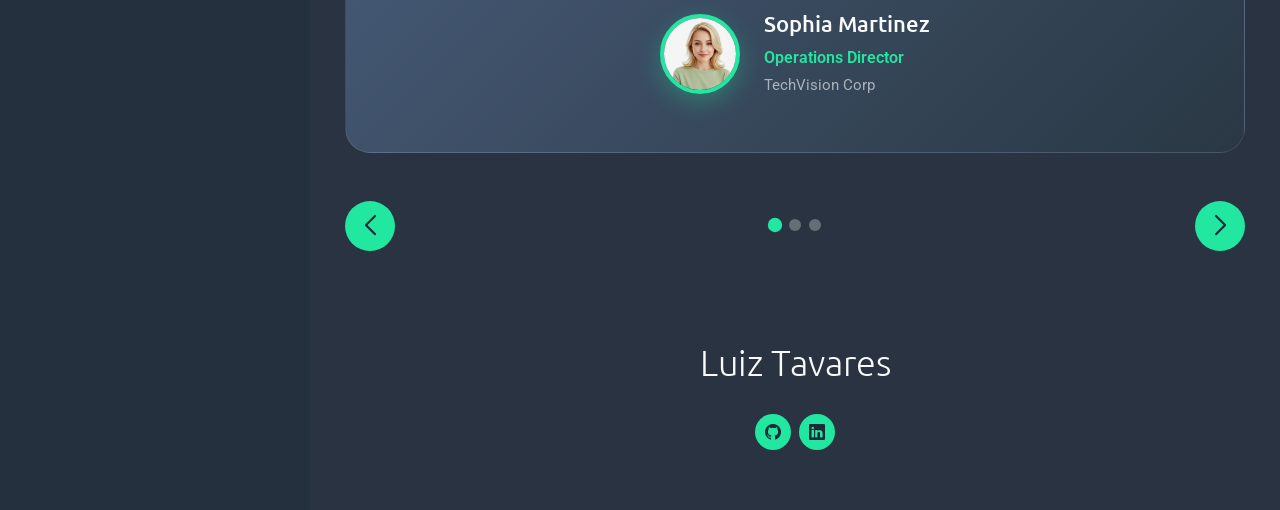
==== commit ca4a332a: "wip" ====
--- a/index.html
+++ b/index.html
@@ -61,6 +61,12 @@
         <li><a href="#resume"><i class="bi bi-file-earmark-text navicon"></i> Resume</a></li>
         <li><a href="#portfolio"><i style="margin-right: 10px;" class="bi bi-hdd-stack navicon"></i> Portfolio</a></li>
         <li><a href="#testimonials"><i style="margin-right: 10px;" class="bi bi-book"></i>Testimonials</a></li>
+        <li>
+          <a href="assets/resume.pdf" download>
+            <i style="margin-right: 10px;" class="bi bi-file-earmark-person"></i>
+            Download Resume
+          </a>
+        </li>
       </ul>
     </nav>
 
@@ -248,7 +254,6 @@
 
         <div class="row justify-content-center">
           <div class="col-lg-10">
-
             <div class="stats-grid">
               <div class="stat-item" data-aos="fade-up" data-aos-delay="200">
                 <div class="stat-number">
@@ -256,47 +261,19 @@
                 </div>
                 <p class="stat-label">Projects Done</p>
               </div>
-
               <div class="stat-item" data-aos="fade-up" data-aos-delay="300">
                 <div class="stat-number">
                   <span data-purecounter-start="0" data-purecounter-end="5" data-purecounter-duration="1" class="purecounter"></span>+
                 </div>
                 <p class="stat-label">Years of Experience</p>
               </div>
-            </div>
-
-            <div class="achievements-row" data-aos="fade-up" data-aos-delay="500">
-              <div class="achievement">
-                <div class="achievement-icon">
-                  <i class="bi bi-trophy"></i>
-                </div>
-                <div class="achievement-content">
-                  <h4>Excellence Award</h4>
-                  <p>Ut enim ad minima veniam quis</p>
-                </div>
-              </div>
-
-              <div class="achievement">
-                <div class="achievement-icon">
-                  <i class="bi bi-star"></i>
-                </div>
-                <div class="achievement-content">
-                  <h4>Recognition</h4>
-                  <p>Sed do eiusmod tempor incididunt</p>
-                </div>
-              </div>
-
-              <div class="achievement">
-                <div class="achievement-icon">
-                  <i class="bi bi-gem"></i>
-                </div>
-                <div class="achievement-content">
-                  <h4>Innovation</h4>
-                  <p>Lorem ipsum dolor sit amet consectetur</p>
-                </div>
-              </div>
-            </div>
-
+              <div class="stat-item" data-aos="fade-up" data-aos-delay="300">
+                <div class="stat-number">
+                  <span data-purecounter-start="0" data-purecounter-end="7" data-purecounter-duration="1" class="purecounter"></span>M+
+                </div>
+                <p class="stat-label">Daily requests per project</p>
+              </div>
+            </div>
           </div>
         </div>
 
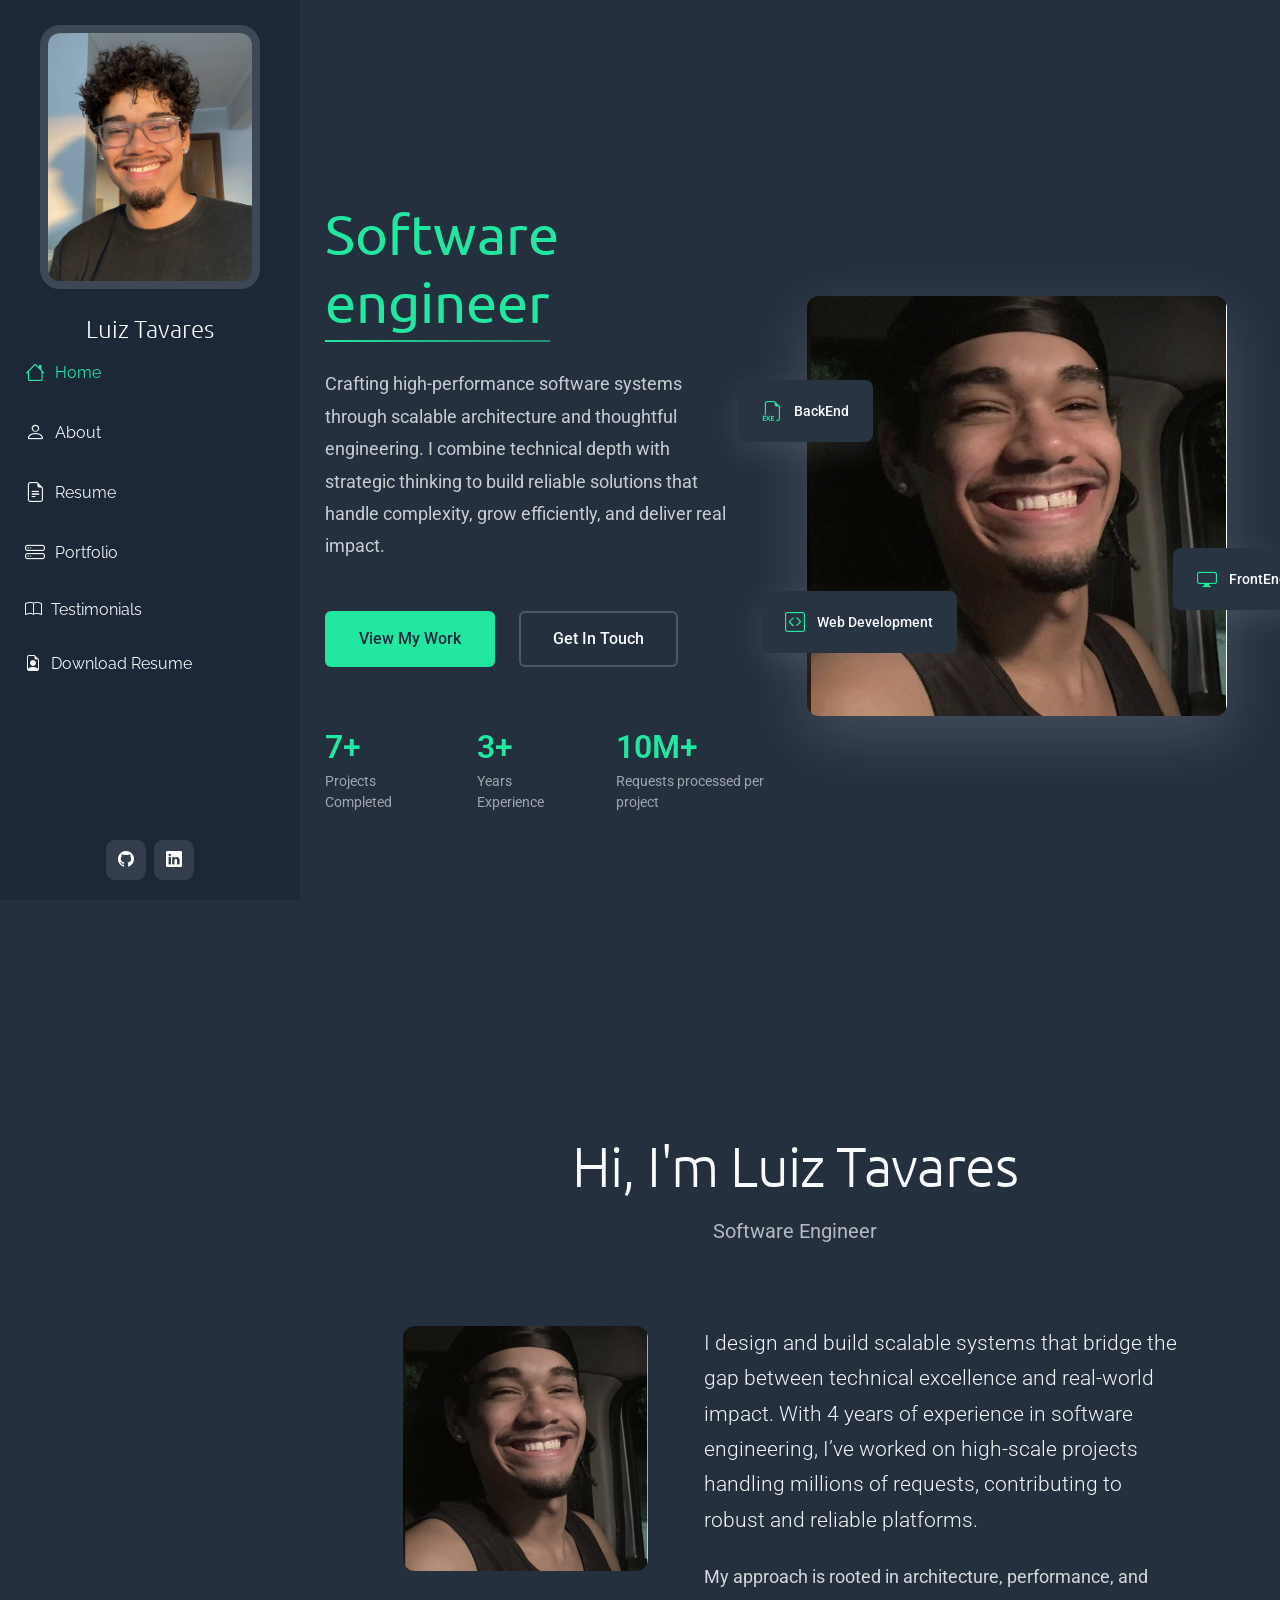
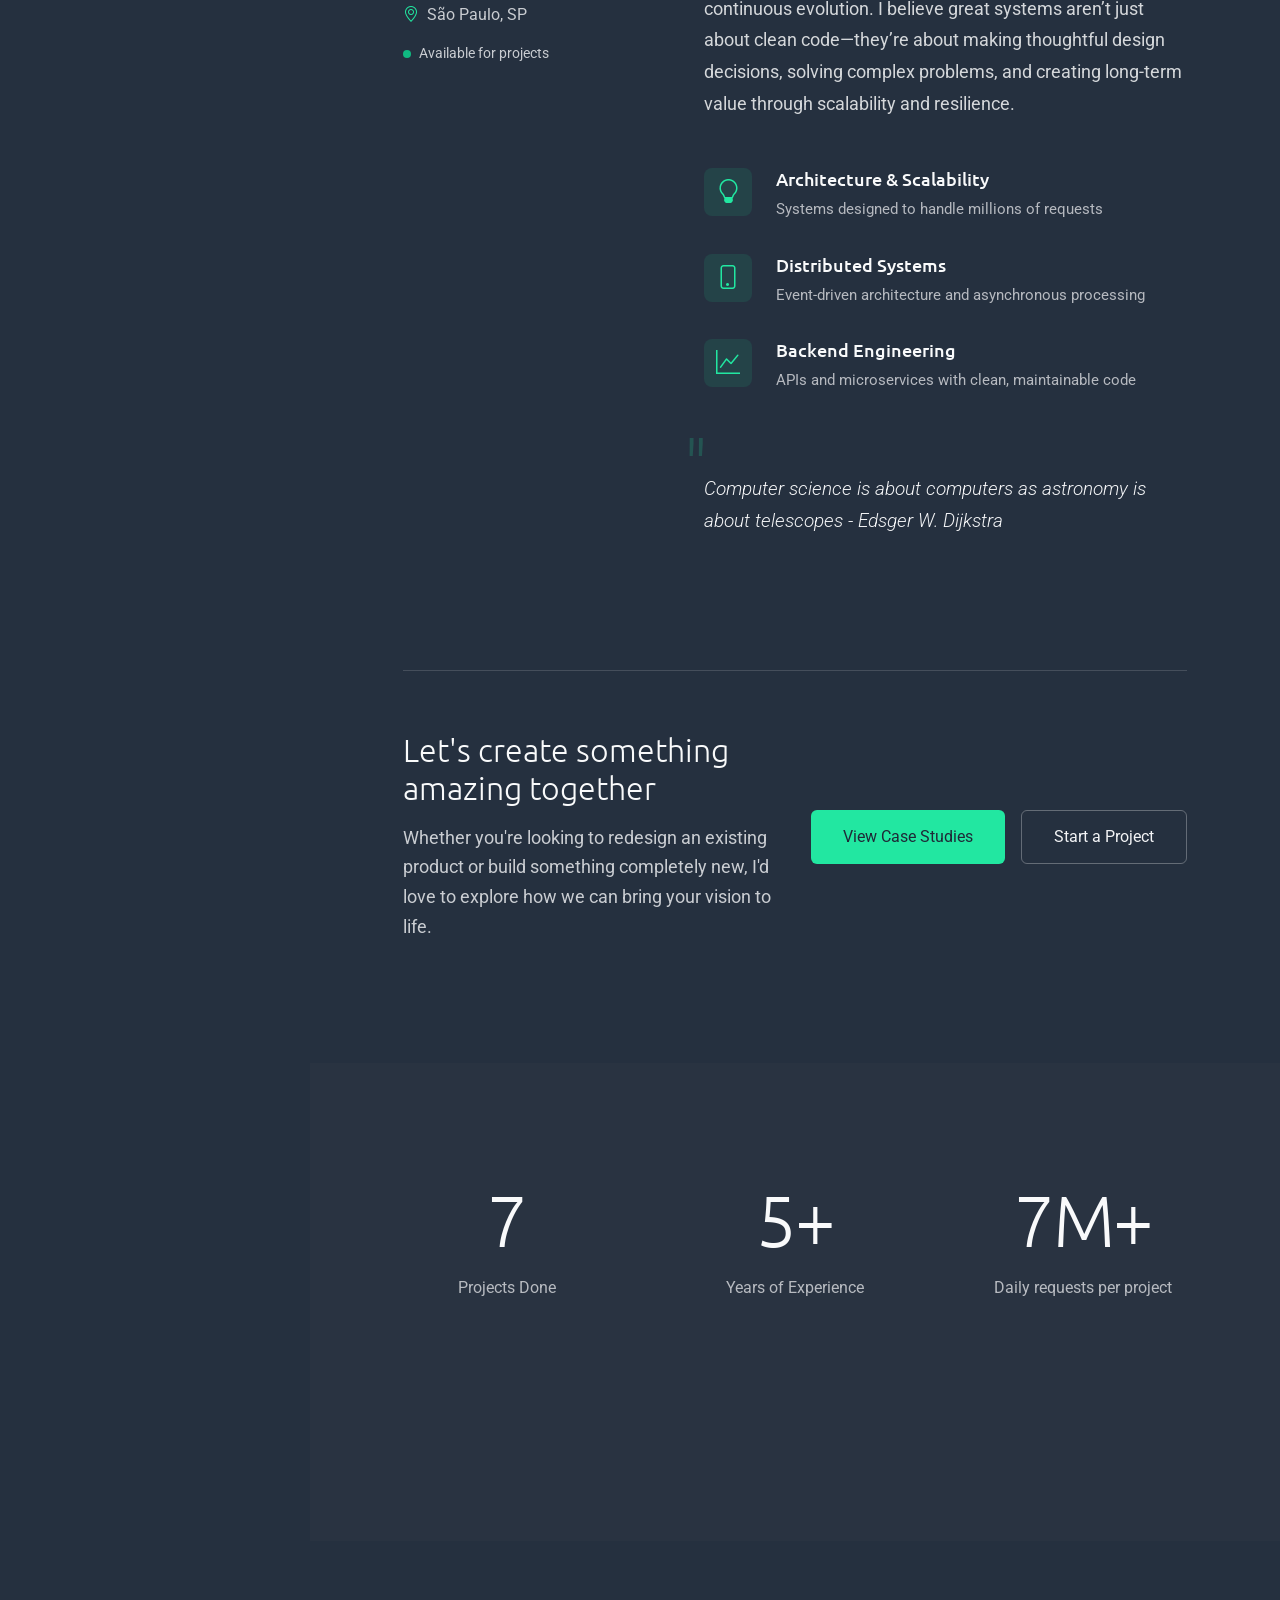
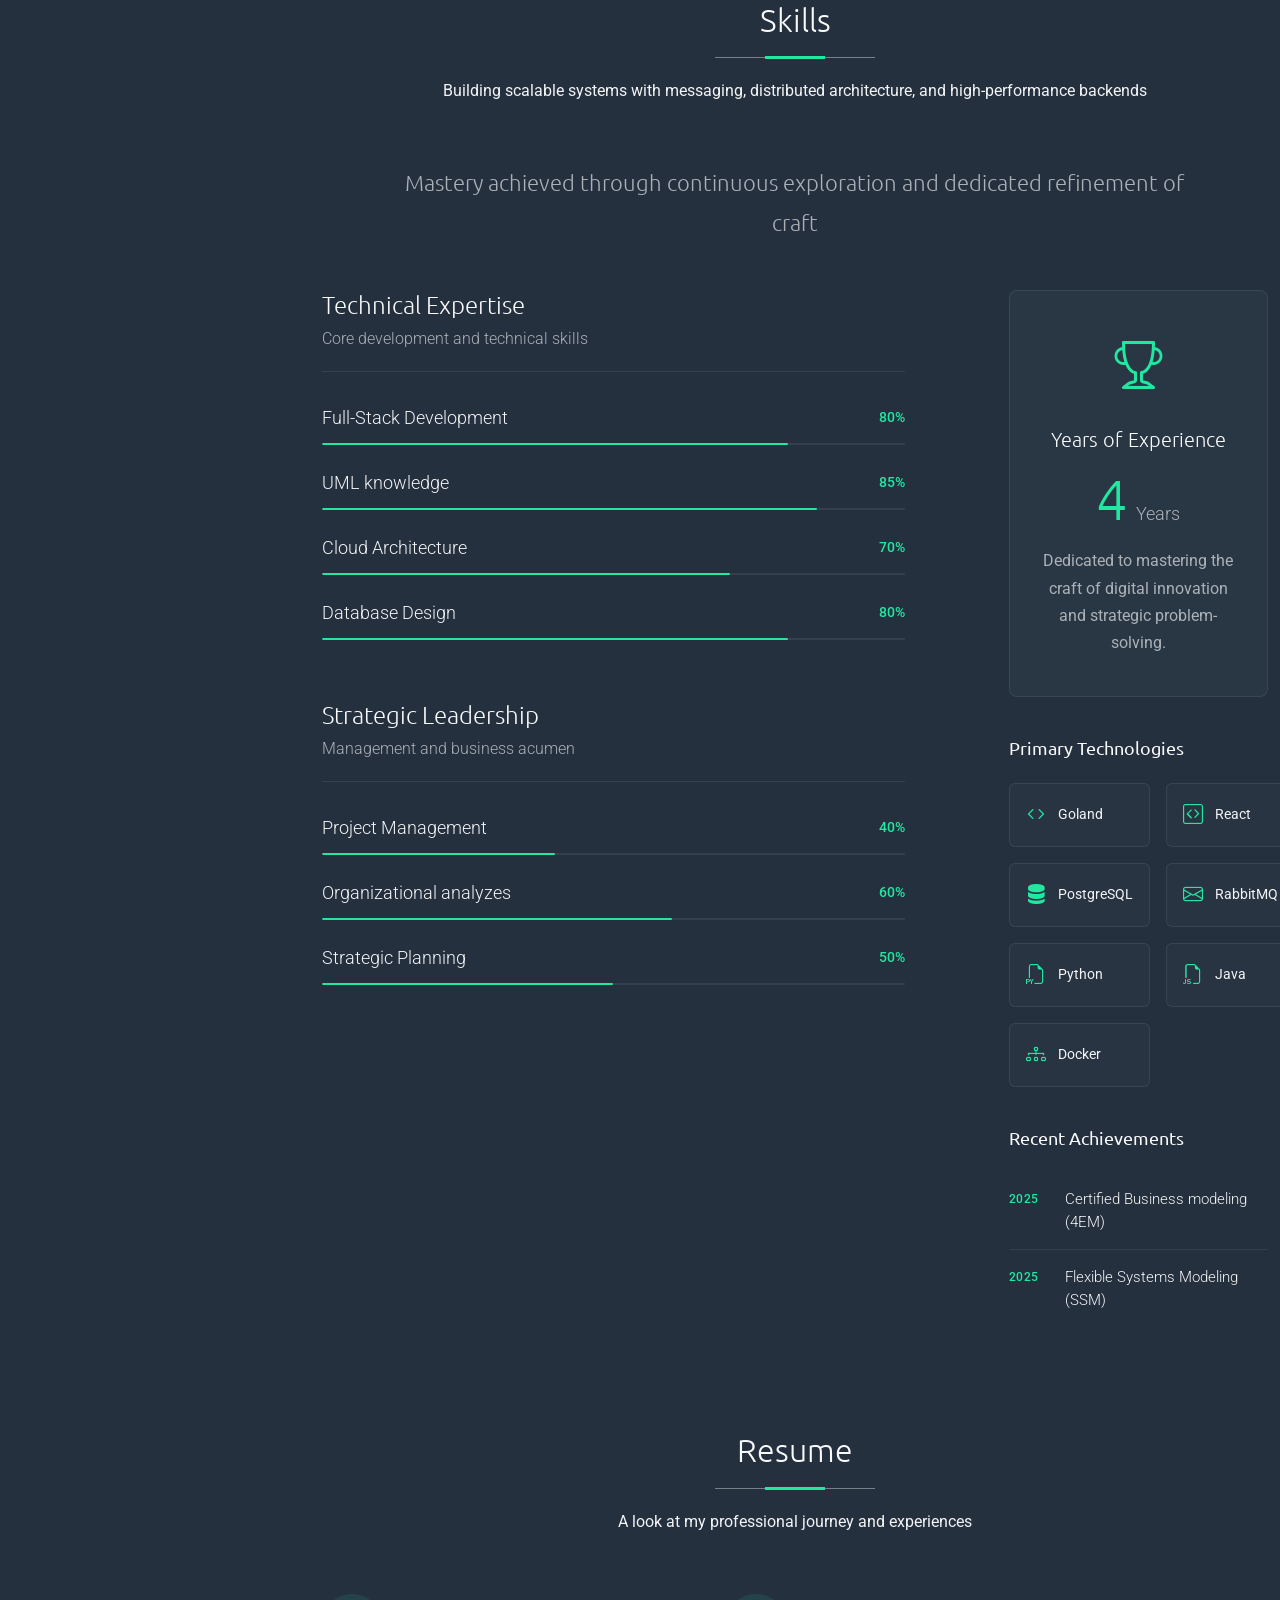
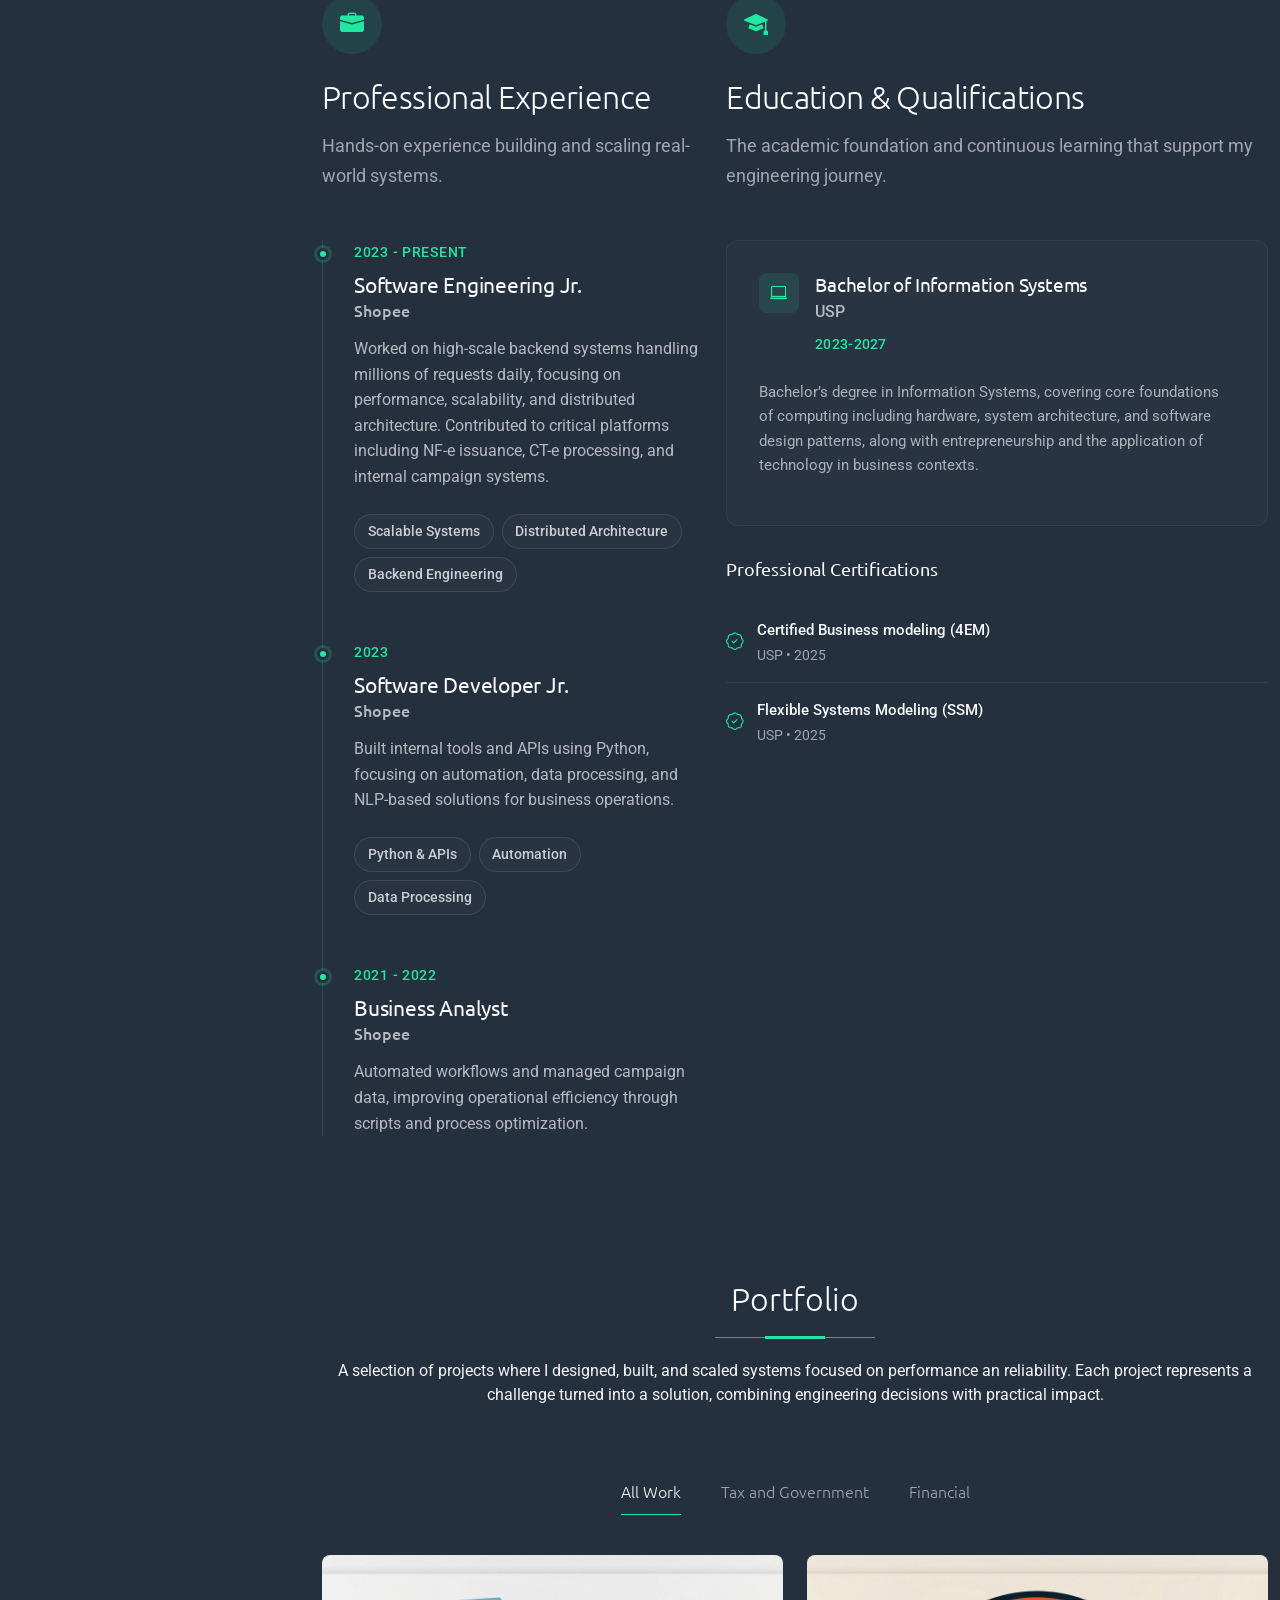
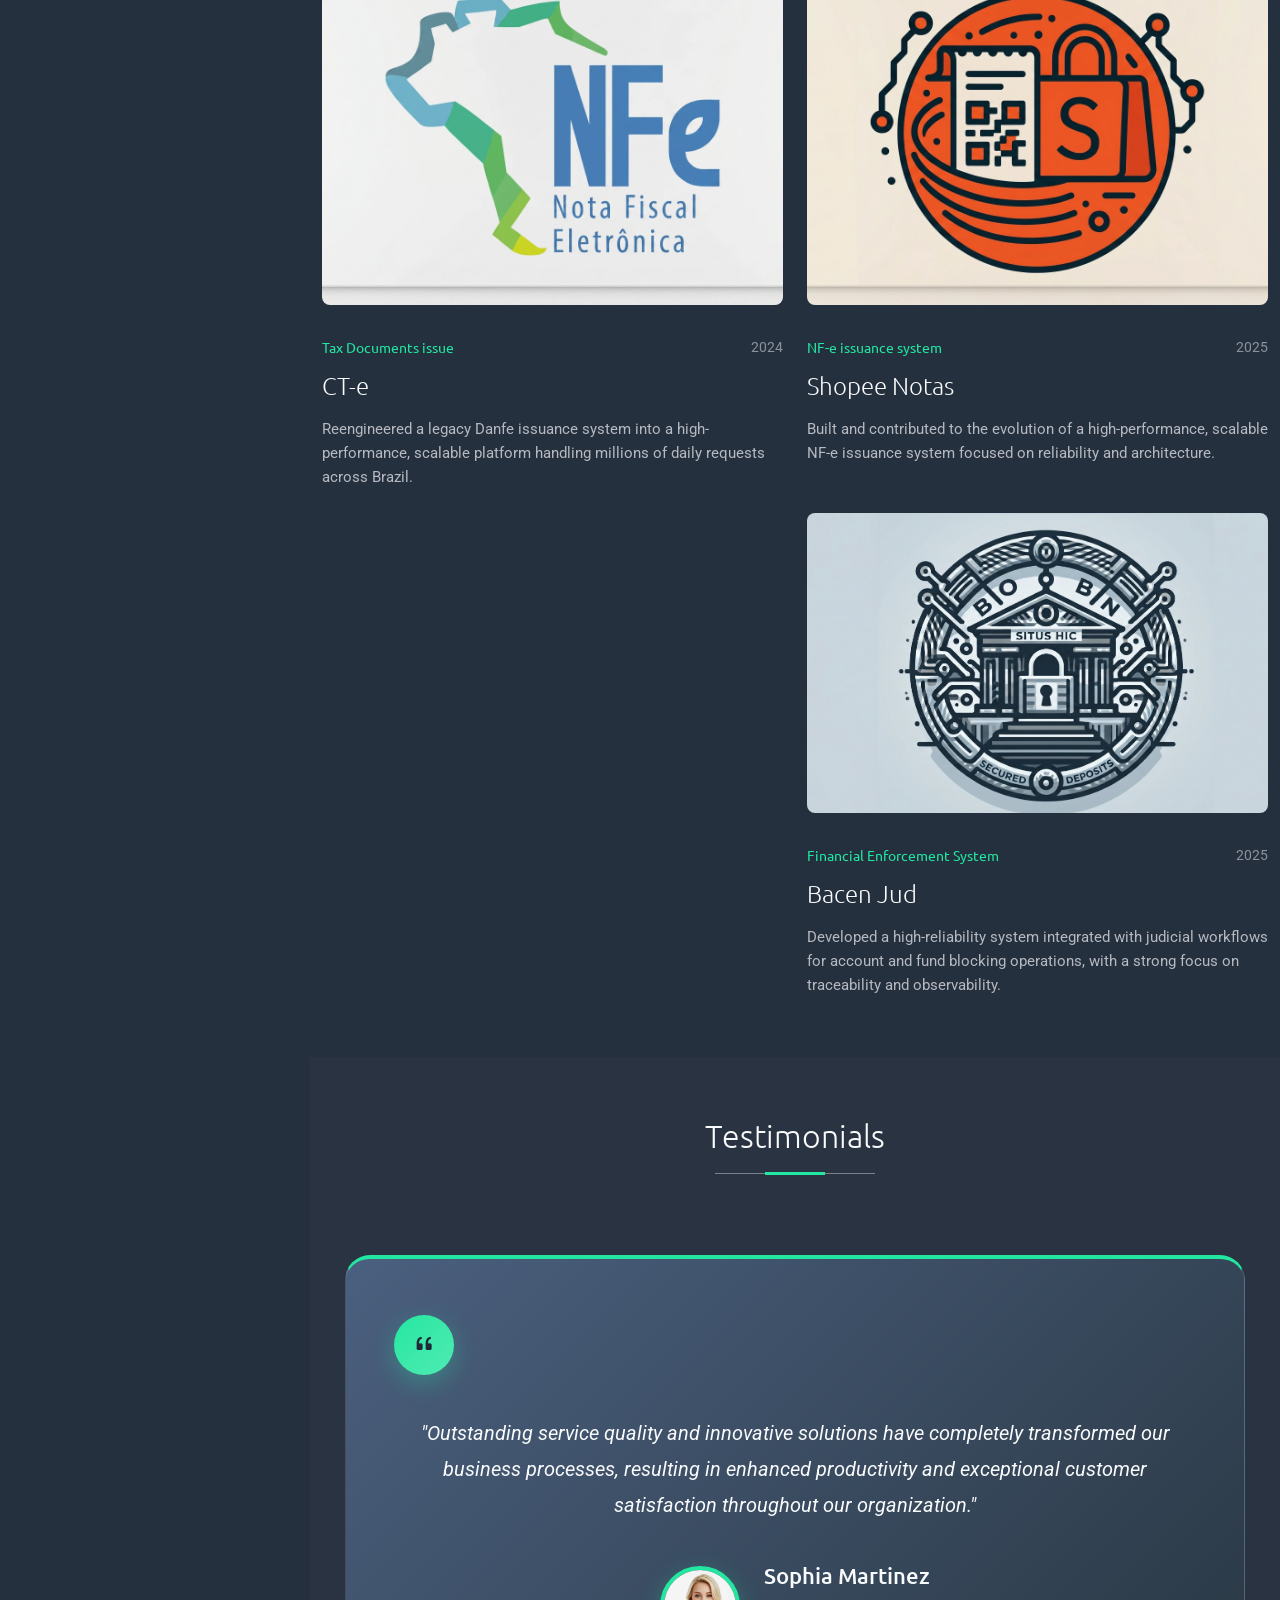
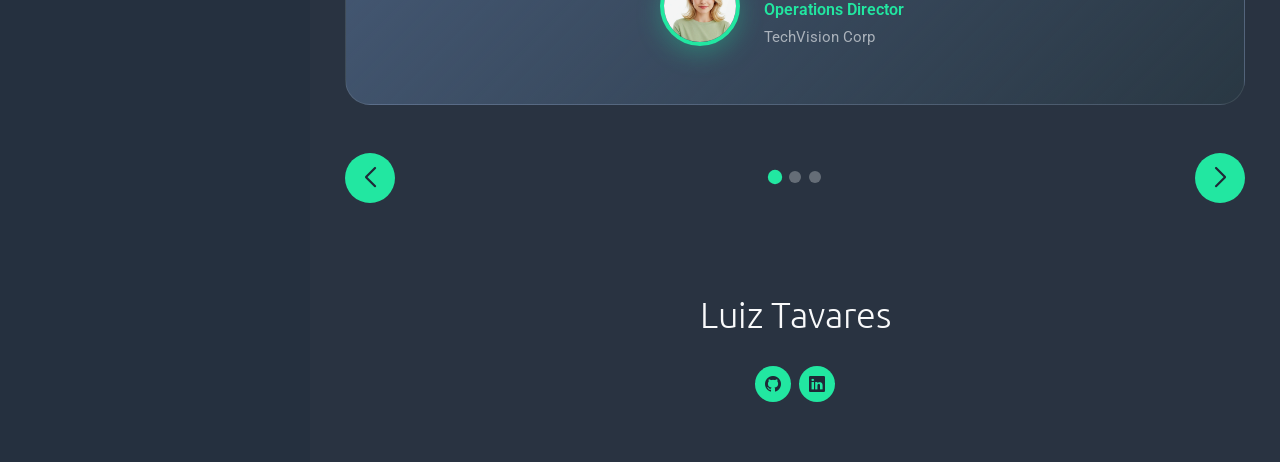
==== commit 8cf2c77d: "wip" ====
--- a/index.html
+++ b/index.html
@@ -616,7 +616,6 @@
                   <img src="assets/img/portfolio/portfolio-cte.webp" class="img-fluid" alt="Tax Documents issue" loading="lazy"  style="max-width: 100%;">
                   <div class="portfolio-overlay">
                     <div class="portfolio-actions">
-                      <a href="assets/img/portfolio/portfolio-cte.webp" class="glightbox action-btn preview-btn" title="NF-e Sefaz Logo"><i class="bi bi-eye"></i></a>
                       <a href="portfolio-details-cte.html" class="action-btn details-btn" title="View Project"><i class="bi bi-arrow-up-right"></i></a>
                     </div>
                   </div>
@@ -638,7 +637,6 @@
                   <img src="assets/img/portfolio/portfolio-shopeenotas.webp" class="img-fluid" alt="Tax Documents issue" loading="lazy"  style="max-width: 100%;">
                   <div class="portfolio-overlay">
                     <div class="portfolio-actions">
-                      <a href="assets/img/portfolio/portfolio-shopeenotas.webp" class="glightbox action-btn preview-btn" title="Shopee Notas Logo"><i class="bi bi-eye"></i></a>
                       <a href="portfolio-details-shopee-notas.html" class="action-btn details-btn" title="View Project"><i class="bi bi-arrow-up-right"></i></a>
                     </div>
                   </div>
@@ -660,7 +658,6 @@
                   <img src="assets/img/portfolio/portfolio-bacenjud.webp" class="img-fluid" alt="Bacen Jud Logo" loading="lazy"  style="max-width: 100%;">
                   <div class="portfolio-overlay">
                     <div class="portfolio-actions">
-                      <a href="assets/img/portfolio/portfolio-bacenjud.webp" class="glightbox action-btn preview-btn" title="Bacen Jud Logo"><i class="bi bi-eye"></i></a>
                       <a href="portfolio-details-bacen-jud.html" class="action-btn details-btn" title="View Project"><i class="bi bi-arrow-up-right"></i></a>
                     </div>
                   </div>
@@ -690,7 +687,6 @@
       <!-- Section Title -->
       <div class="container section-title" data-aos="fade-up">
         <h2>Testimonials</h2>
-        <p>Magnam dolores commodi suscipit. Necessitatibus eius consequatur ex aliquid fuga eum quidem. Sit sint consectetur velit. Quisquam quos quisquam cupiditate. Et nemo qui impedit suscipit alias ea. Quia fugiat sit in iste officiis commodi quidem hic quas.</p>
       </div><!-- End Section Title -->
 
       <div class="container" data-aos="fade-up" data-aos-delay="100">
@@ -721,13 +717,6 @@
             <div class="swiper-slide">
               <div class="testimonial-slide" data-aos="fade-up" data-aos-delay="200">
                 <div class="testimonial-header">
-                  <div class="stars-rating">
-                    <i class="bi bi-star-fill"></i>
-                    <i class="bi bi-star-fill"></i>
-                    <i class="bi bi-star-fill"></i>
-                    <i class="bi bi-star-fill"></i>
-                    <i class="bi bi-star-fill"></i>
-                  </div>
                   <div class="quote-icon">
                     <i class="bi bi-quote"></i>
                   </div>
@@ -751,13 +740,6 @@
             <div class="swiper-slide">
               <div class="testimonial-slide" data-aos="fade-up" data-aos-delay="300">
                 <div class="testimonial-header">
-                  <div class="stars-rating">
-                    <i class="bi bi-star-fill"></i>
-                    <i class="bi bi-star-fill"></i>
-                    <i class="bi bi-star-fill"></i>
-                    <i class="bi bi-star-fill"></i>
-                    <i class="bi bi-star-fill"></i>
-                  </div>
                   <div class="quote-icon">
                     <i class="bi bi-quote"></i>
                   </div>
@@ -781,13 +763,6 @@
             <div class="swiper-slide">
               <div class="testimonial-slide" data-aos="fade-up" data-aos-delay="400">
                 <div class="testimonial-header">
-                  <div class="stars-rating">
-                    <i class="bi bi-star-fill"></i>
-                    <i class="bi bi-star-fill"></i>
-                    <i class="bi bi-star-fill"></i>
-                    <i class="bi bi-star-fill"></i>
-                    <i class="bi bi-star-fill"></i>
-                  </div>
                   <div class="quote-icon">
                     <i class="bi bi-quote"></i>
                   </div>
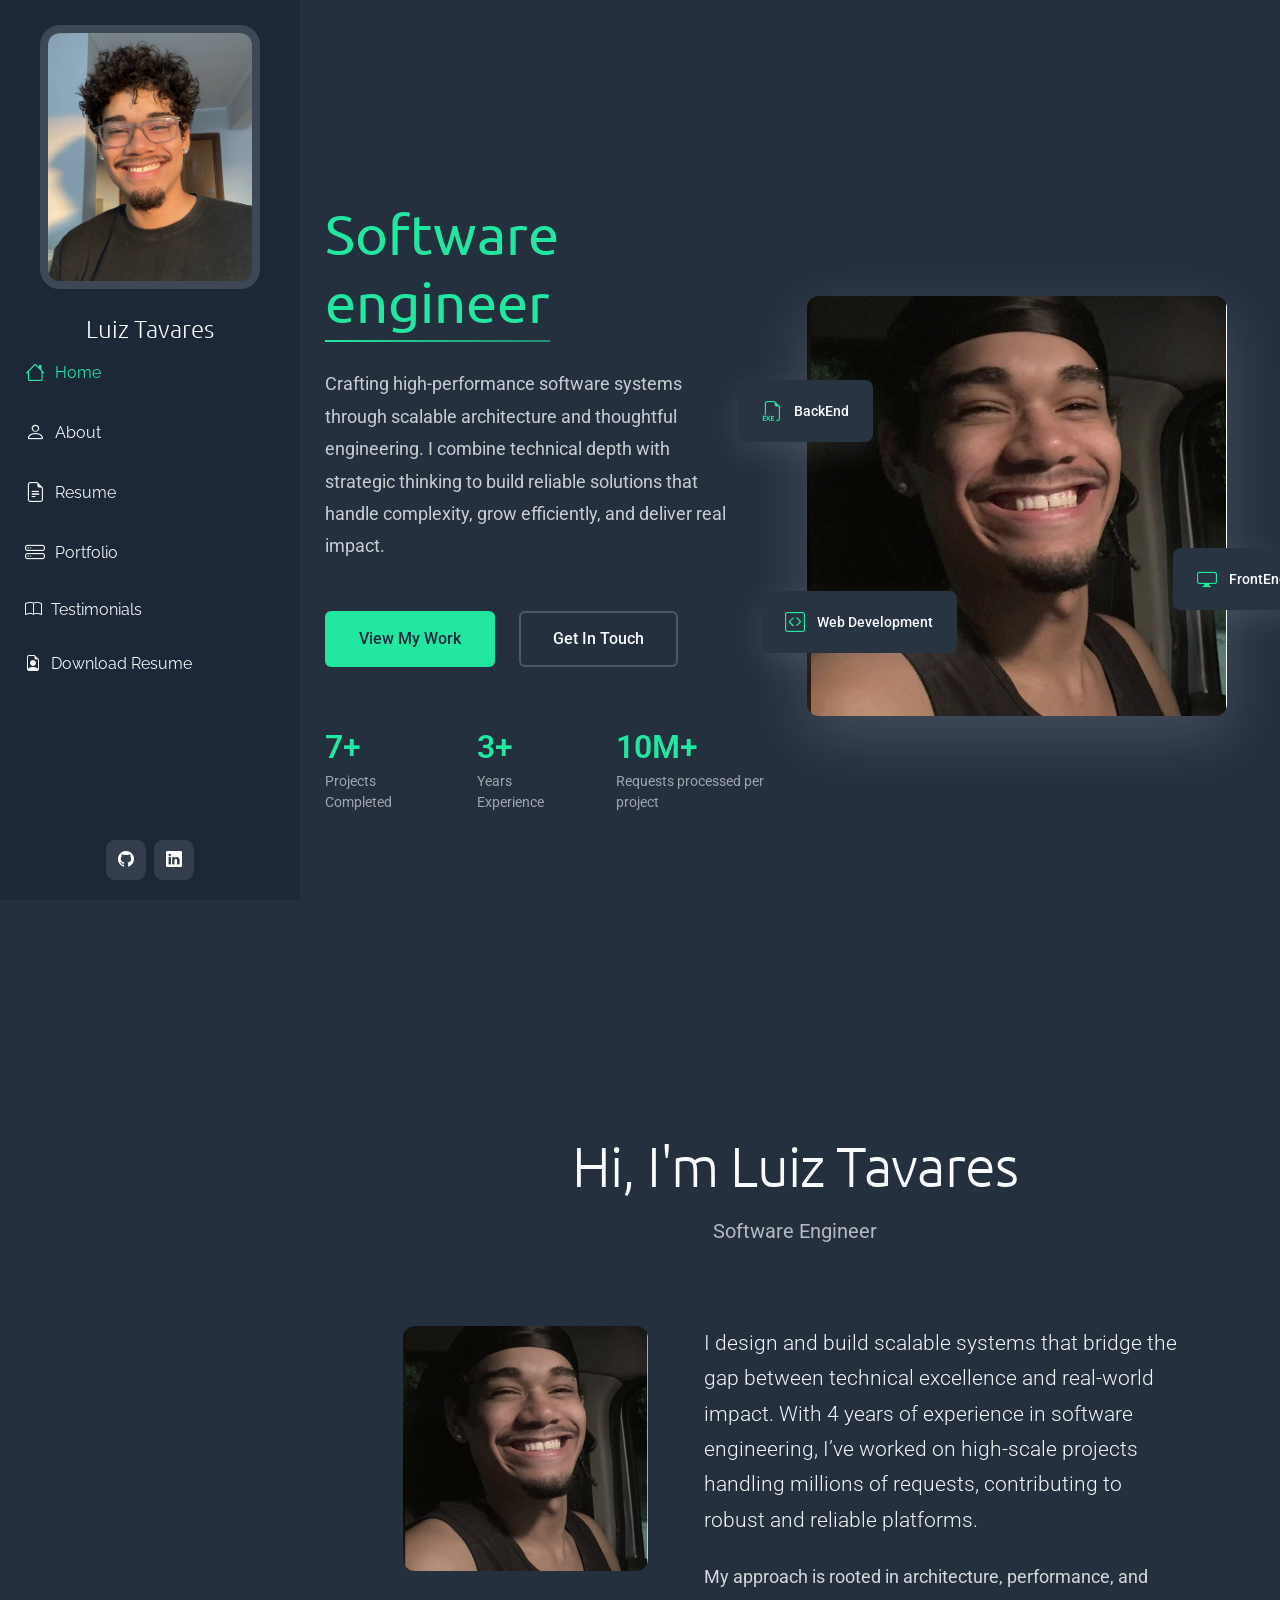
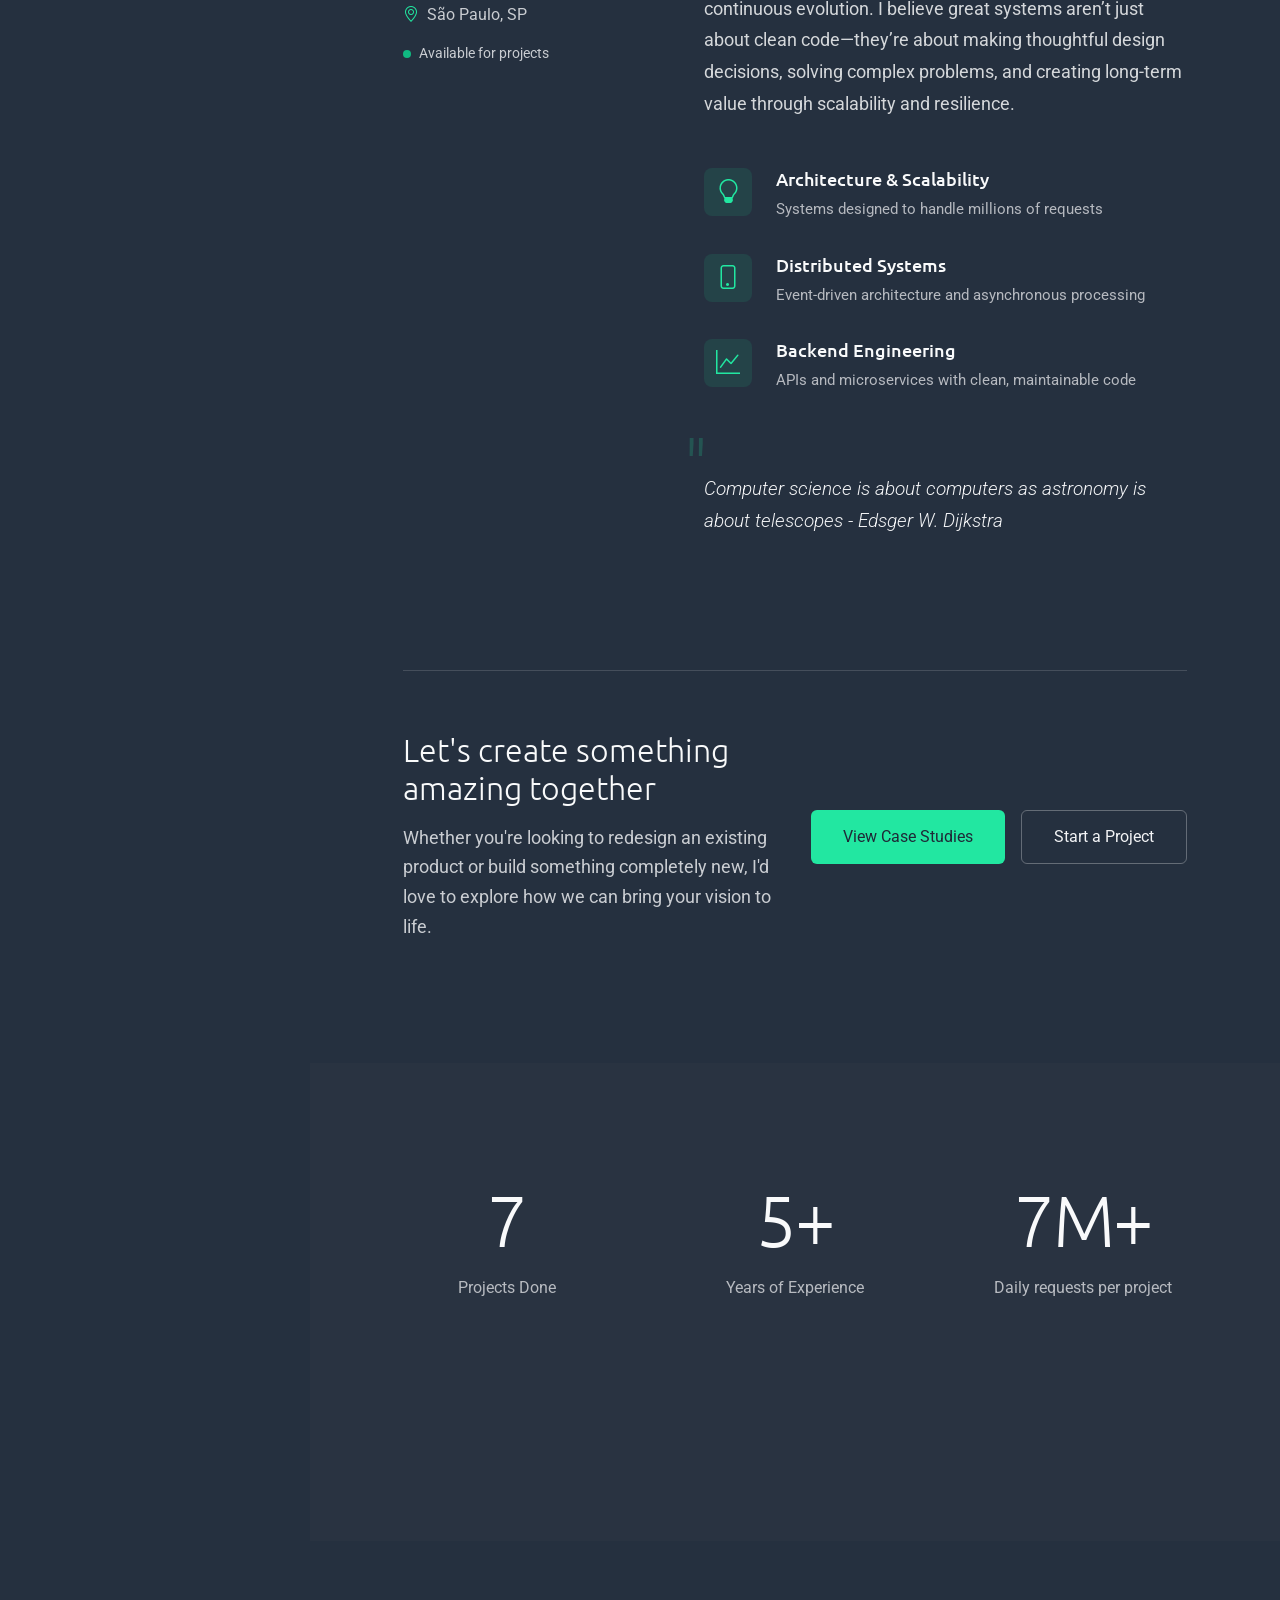
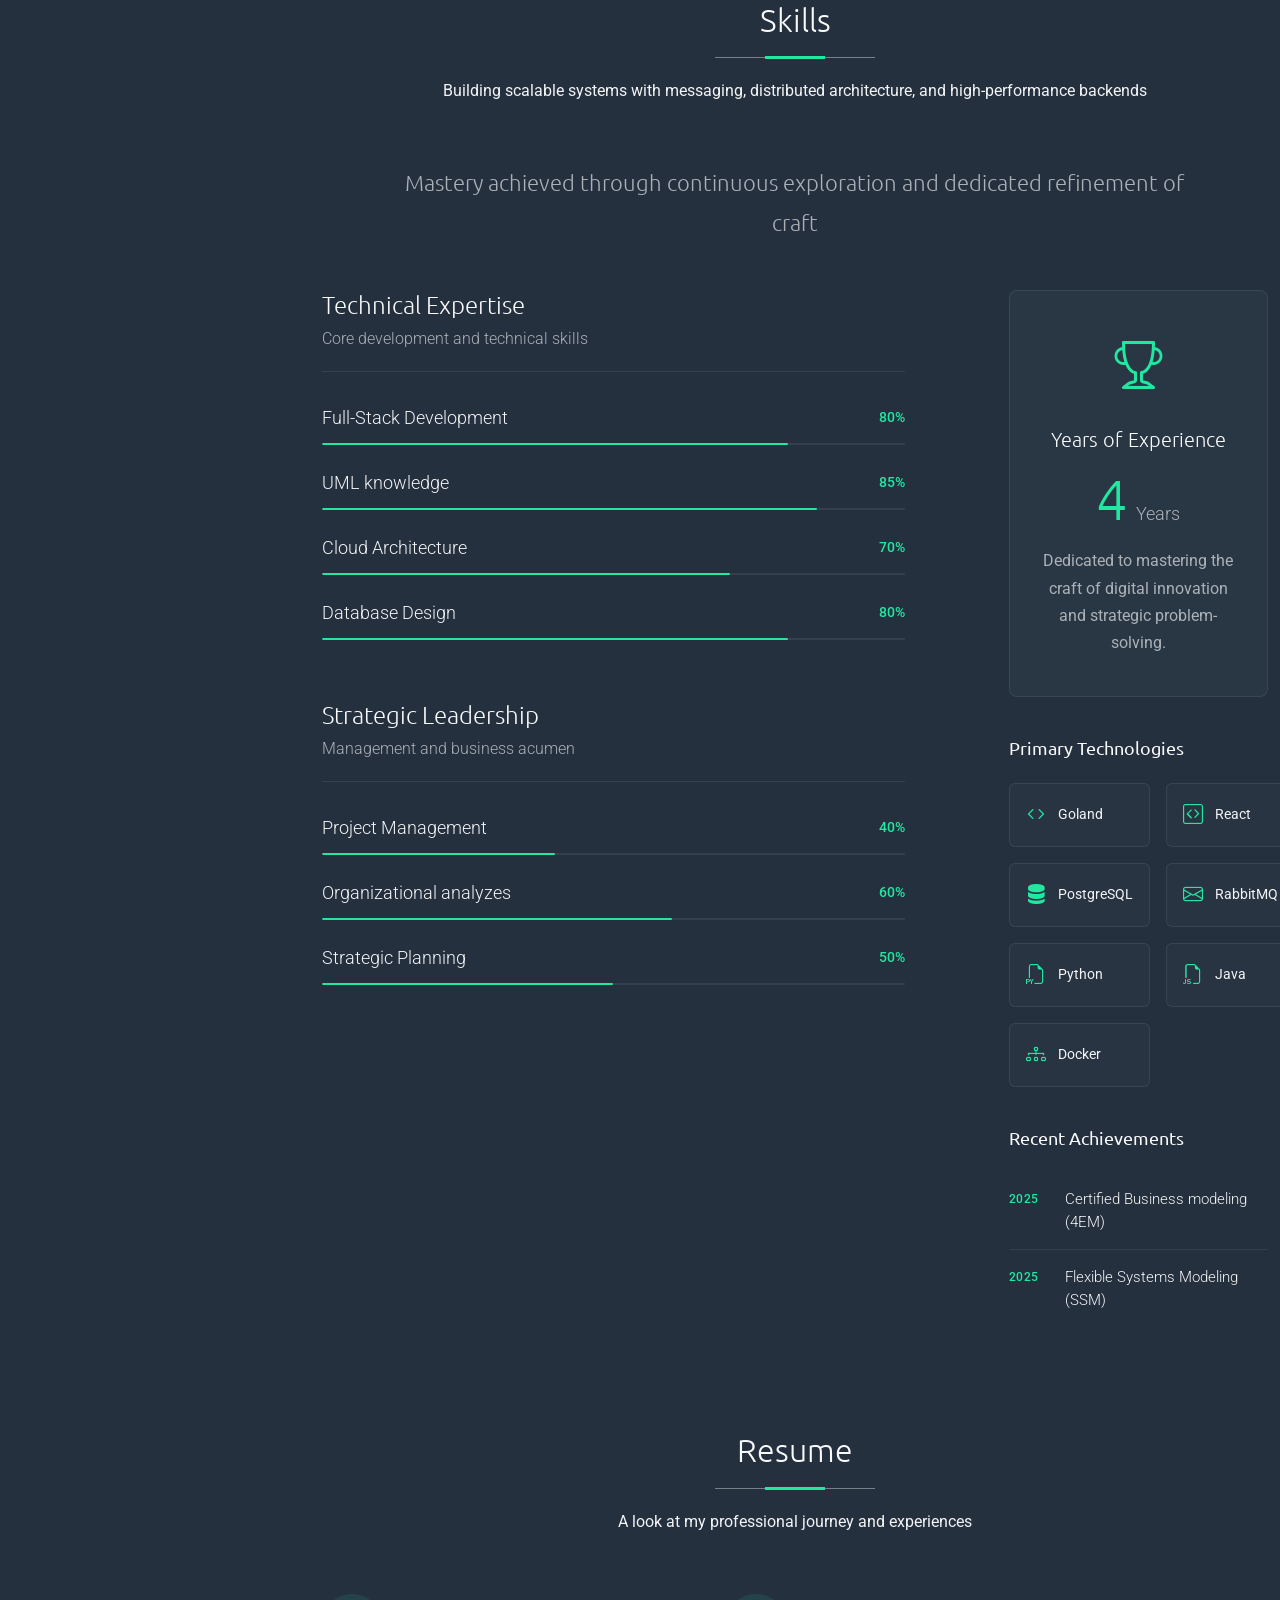
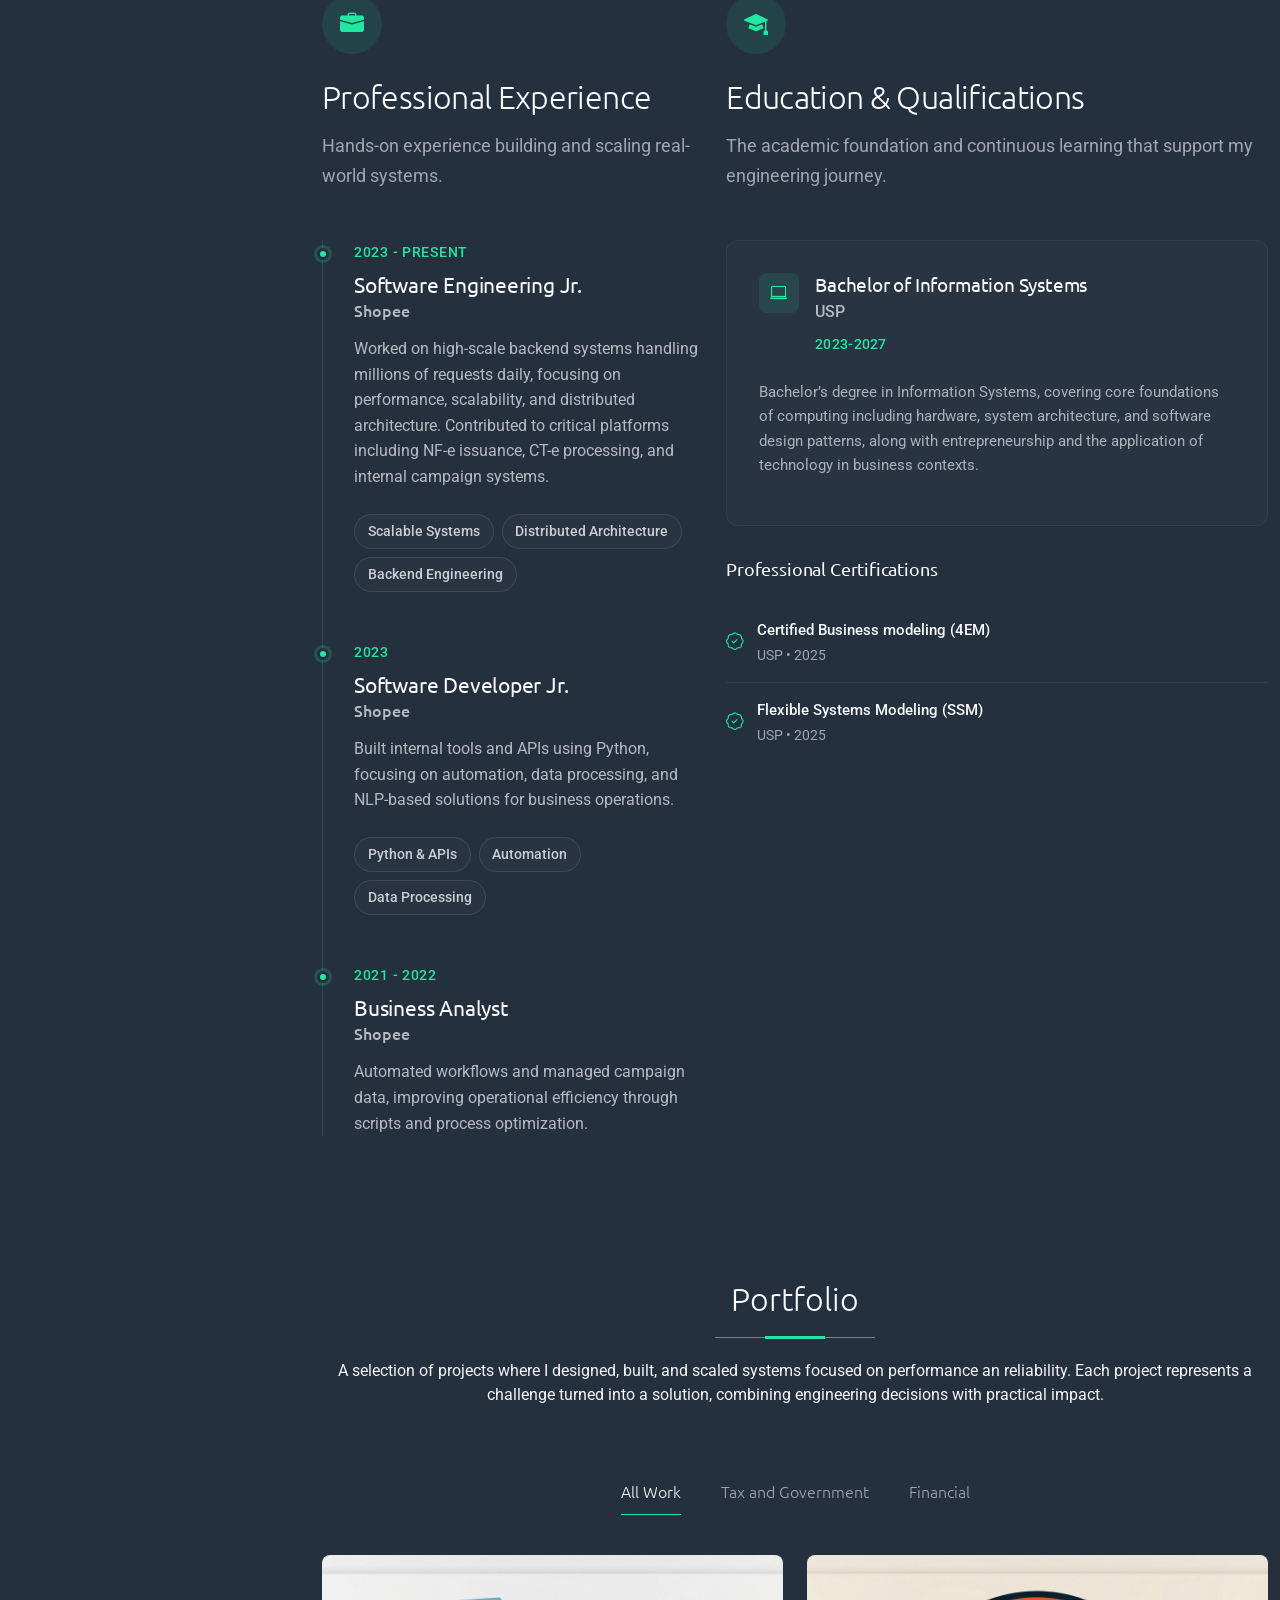
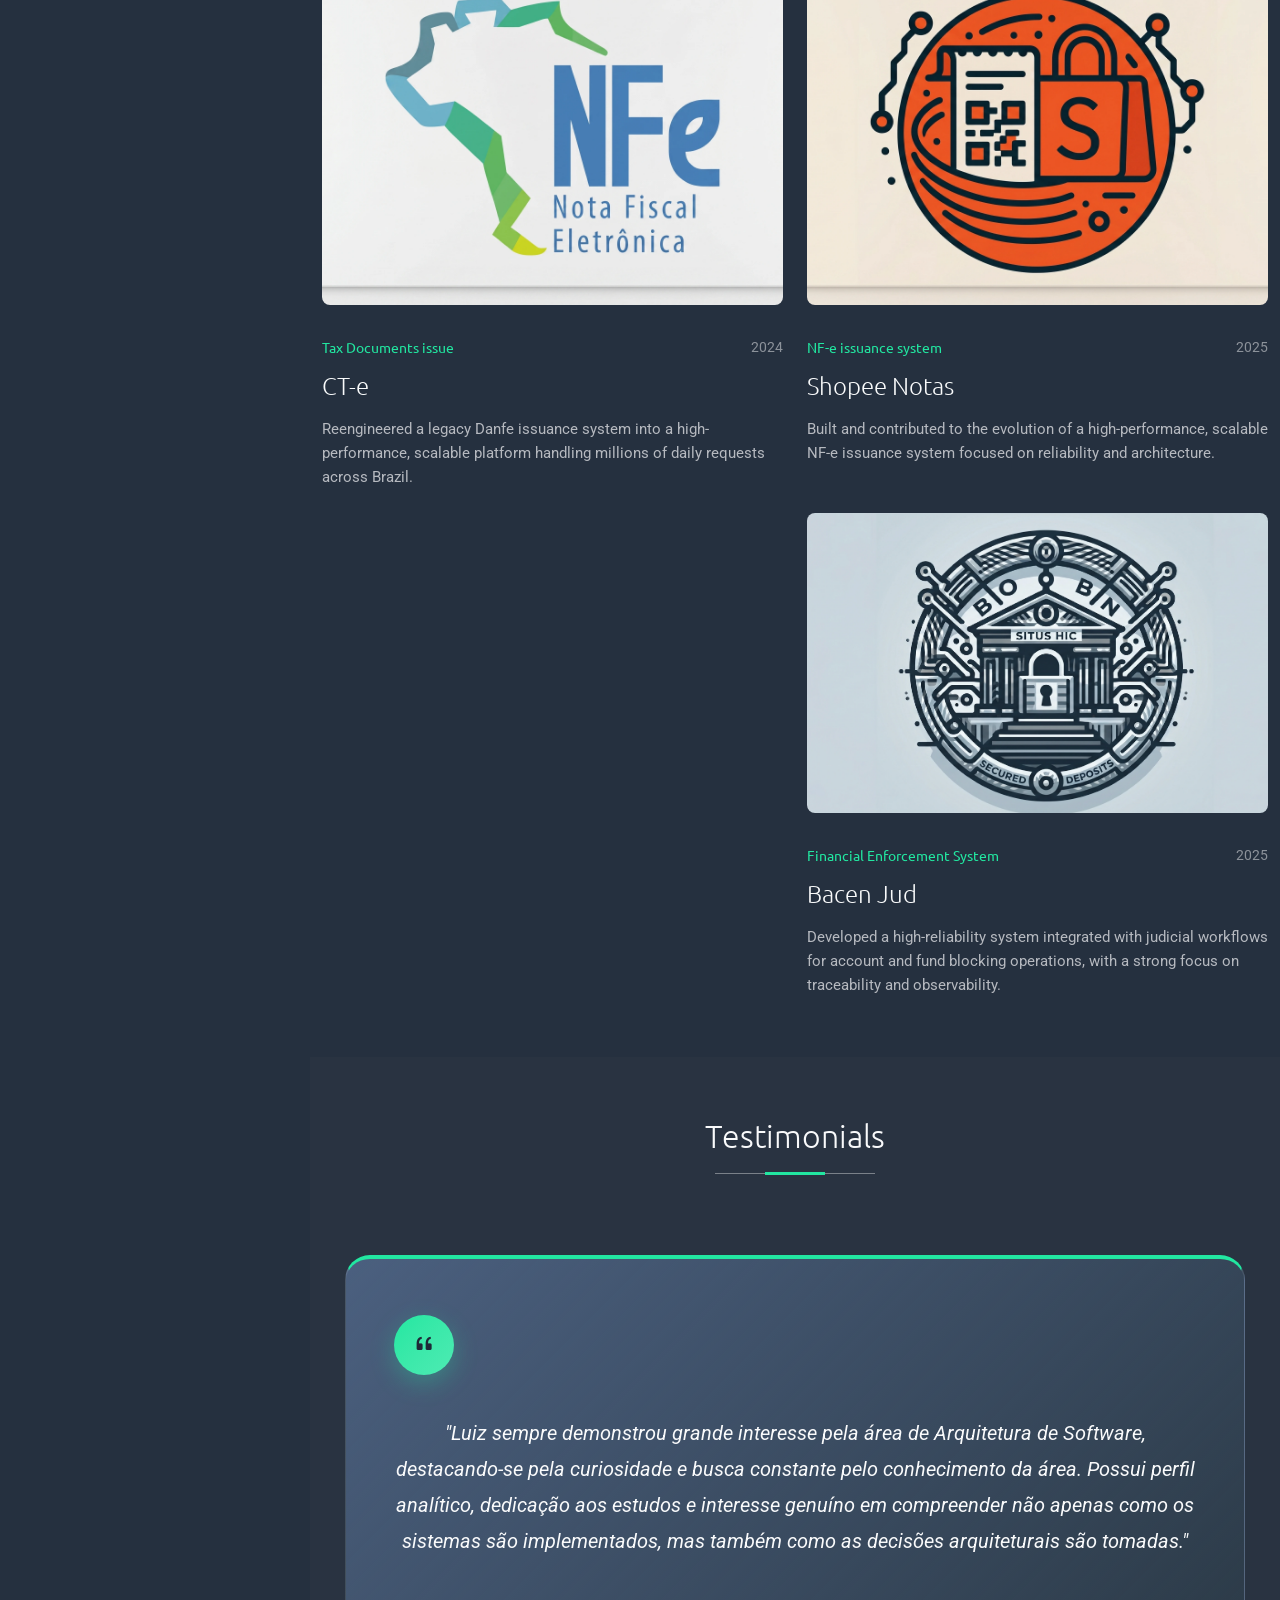
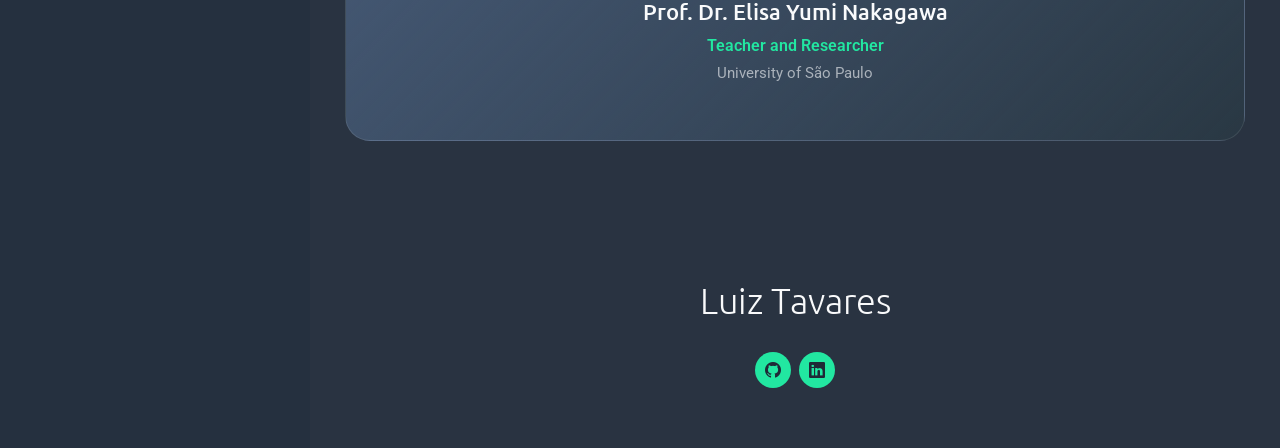
==== commit 2d91fc99: "wip" ====
--- a/index.html
+++ b/index.html
@@ -715,29 +715,6 @@
           <div class="swiper-wrapper">
 
             <div class="swiper-slide">
-              <div class="testimonial-slide" data-aos="fade-up" data-aos-delay="200">
-                <div class="testimonial-header">
-                  <div class="quote-icon">
-                    <i class="bi bi-quote"></i>
-                  </div>
-                </div>
-                <div class="testimonial-body">
-                  <p>"Outstanding service quality and innovative solutions have completely transformed our business processes, resulting in enhanced productivity and exceptional customer satisfaction throughout our organization."</p>
-                </div>
-                <div class="testimonial-footer">
-                  <div class="author-info">
-                    <img src="assets/img/person/person-f-12.webp" alt="Author" class="author-avatar">
-                    <div class="author-details">
-                      <h4>Sophia Martinez</h4>
-                      <span class="role">Operations Director</span>
-                      <span class="company">TechVision Corp</span>
-                    </div>
-                  </div>
-                </div>
-              </div>
-            </div>
-
-            <div class="swiper-slide">
               <div class="testimonial-slide" data-aos="fade-up" data-aos-delay="300">
                 <div class="testimonial-header">
                   <div class="quote-icon">
@@ -745,38 +722,14 @@
                   </div>
                 </div>
                 <div class="testimonial-body">
-                  <p>"Professional expertise and dedicated support have significantly improved our project delivery timelines while maintaining exceptional quality standards across all our initiatives."</p>
+                  <p>"Luiz sempre demonstrou grande interesse pela área de Arquitetura de Software, destacando-se pela curiosidade e busca constante pelo conhecimento da área. Possui perfil analítico, dedicação aos estudos e interesse genuíno em compreender não apenas como os sistemas são implementados, mas também como as decisões arquiteturais são tomadas."</p>
                 </div>
                 <div class="testimonial-footer">
                   <div class="author-info">
-                    <img src="assets/img/person/person-m-14.webp" alt="Author" class="author-avatar">
                     <div class="author-details">
-                      <h4>Michael Anderson</h4>
-                      <span class="role">Project Manager</span>
-                      <span class="company">InnovateTech Ltd</span>
-                    </div>
-                  </div>
-                </div>
-              </div>
-            </div>
-
-            <div class="swiper-slide">
-              <div class="testimonial-slide" data-aos="fade-up" data-aos-delay="400">
-                <div class="testimonial-header">
-                  <div class="quote-icon">
-                    <i class="bi bi-quote"></i>
-                  </div>
-                </div>
-                <div class="testimonial-body">
-                  <p>"Strategic collaboration and innovative thinking have enabled remarkable digital transformation, leading to increased efficiency and measurable business growth results."</p>
-                </div>
-                <div class="testimonial-footer">
-                  <div class="author-info">
-                    <img src="assets/img/person/person-f-11.webp" alt="Author" class="author-avatar">
-                    <div class="author-details">
-                      <h4>Jennifer Wilson</h4>
-                      <span class="role">Digital Strategy Lead</span>
-                      <span class="company">FutureScope Inc</span>
+                      <h4>Prof. Dr. Elisa Yumi Nakagawa</h4>
+                      <span class="role">Teacher and Researcher</span>
+                      <span class="company">University of São Paulo</span>
                     </div>
                   </div>
                 </div>
--- a/assets/css/main.css
+++ b/assets/css/main.css
@@ -2468,7 +2468,7 @@
 }
 
 .testimonials .author-details {
-  text-align: left;
+  text-align: center;
 }
 
 .testimonials .author-details h4 {
